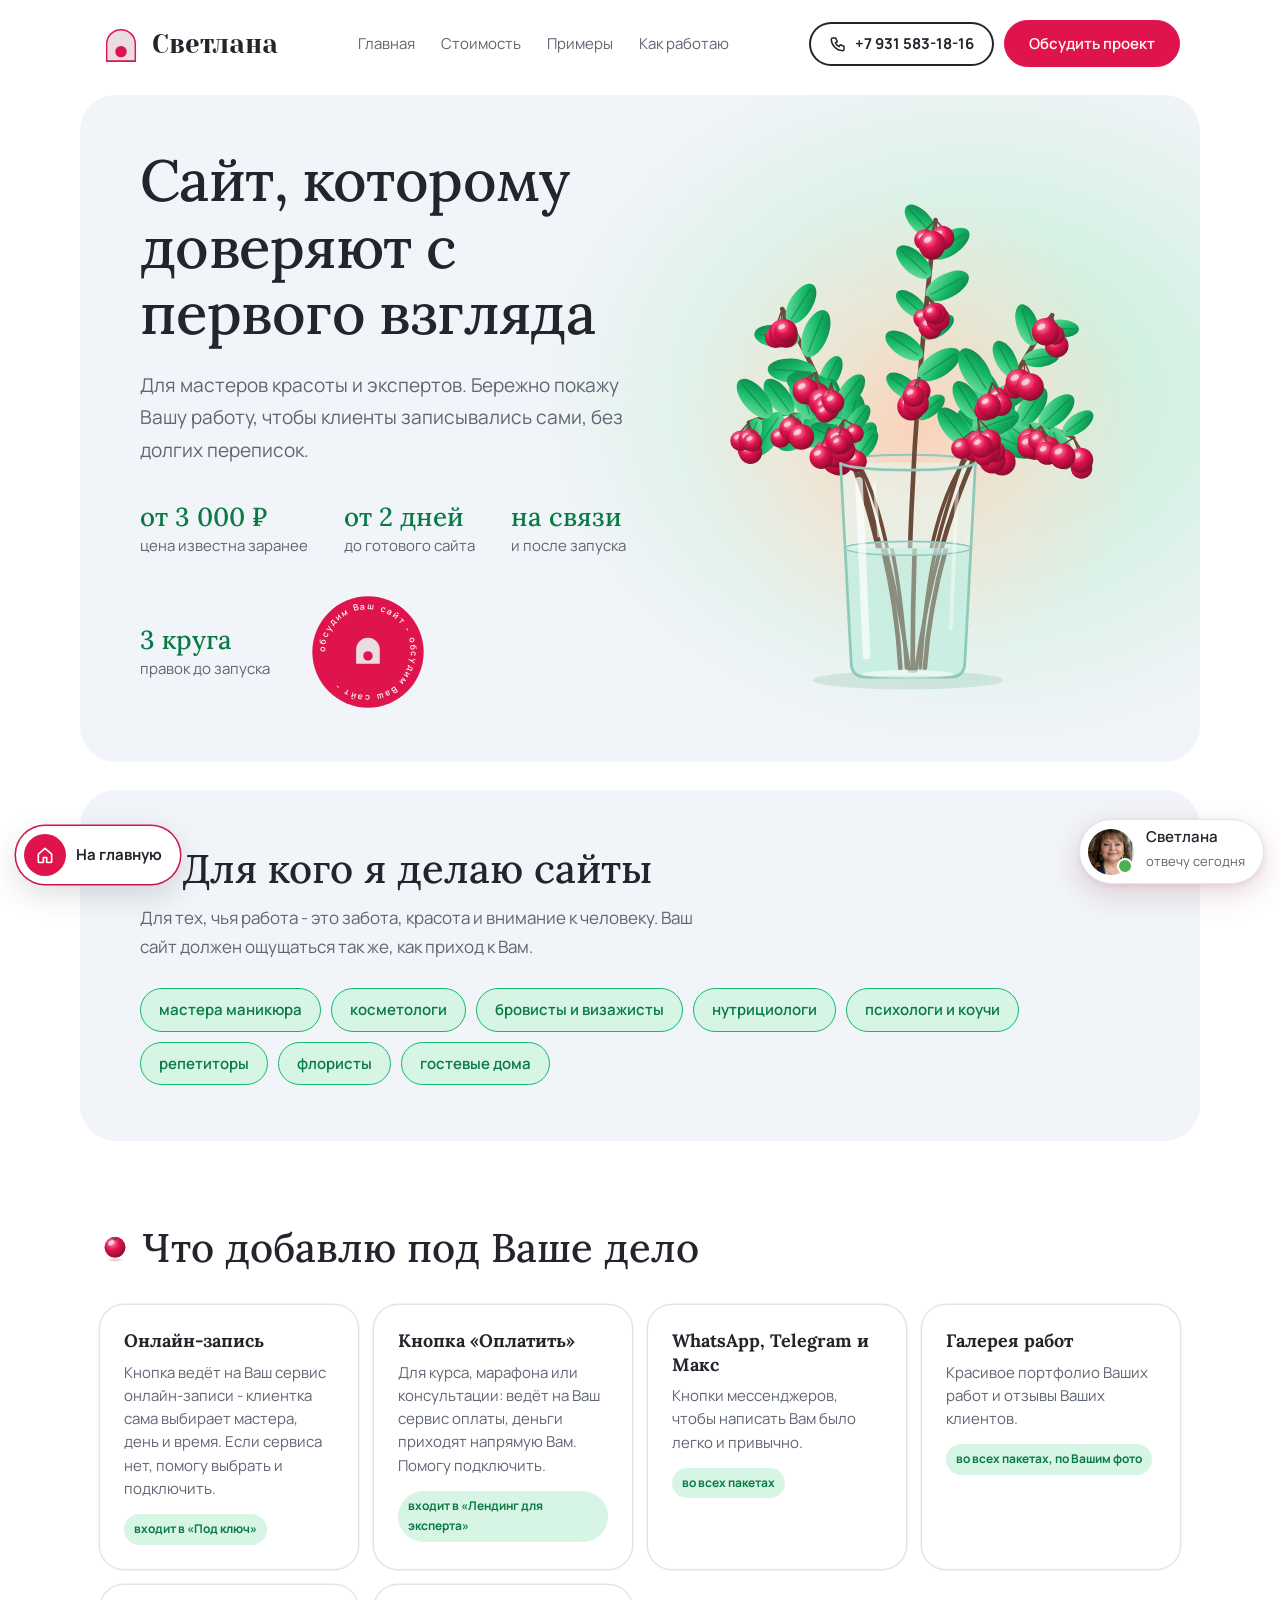
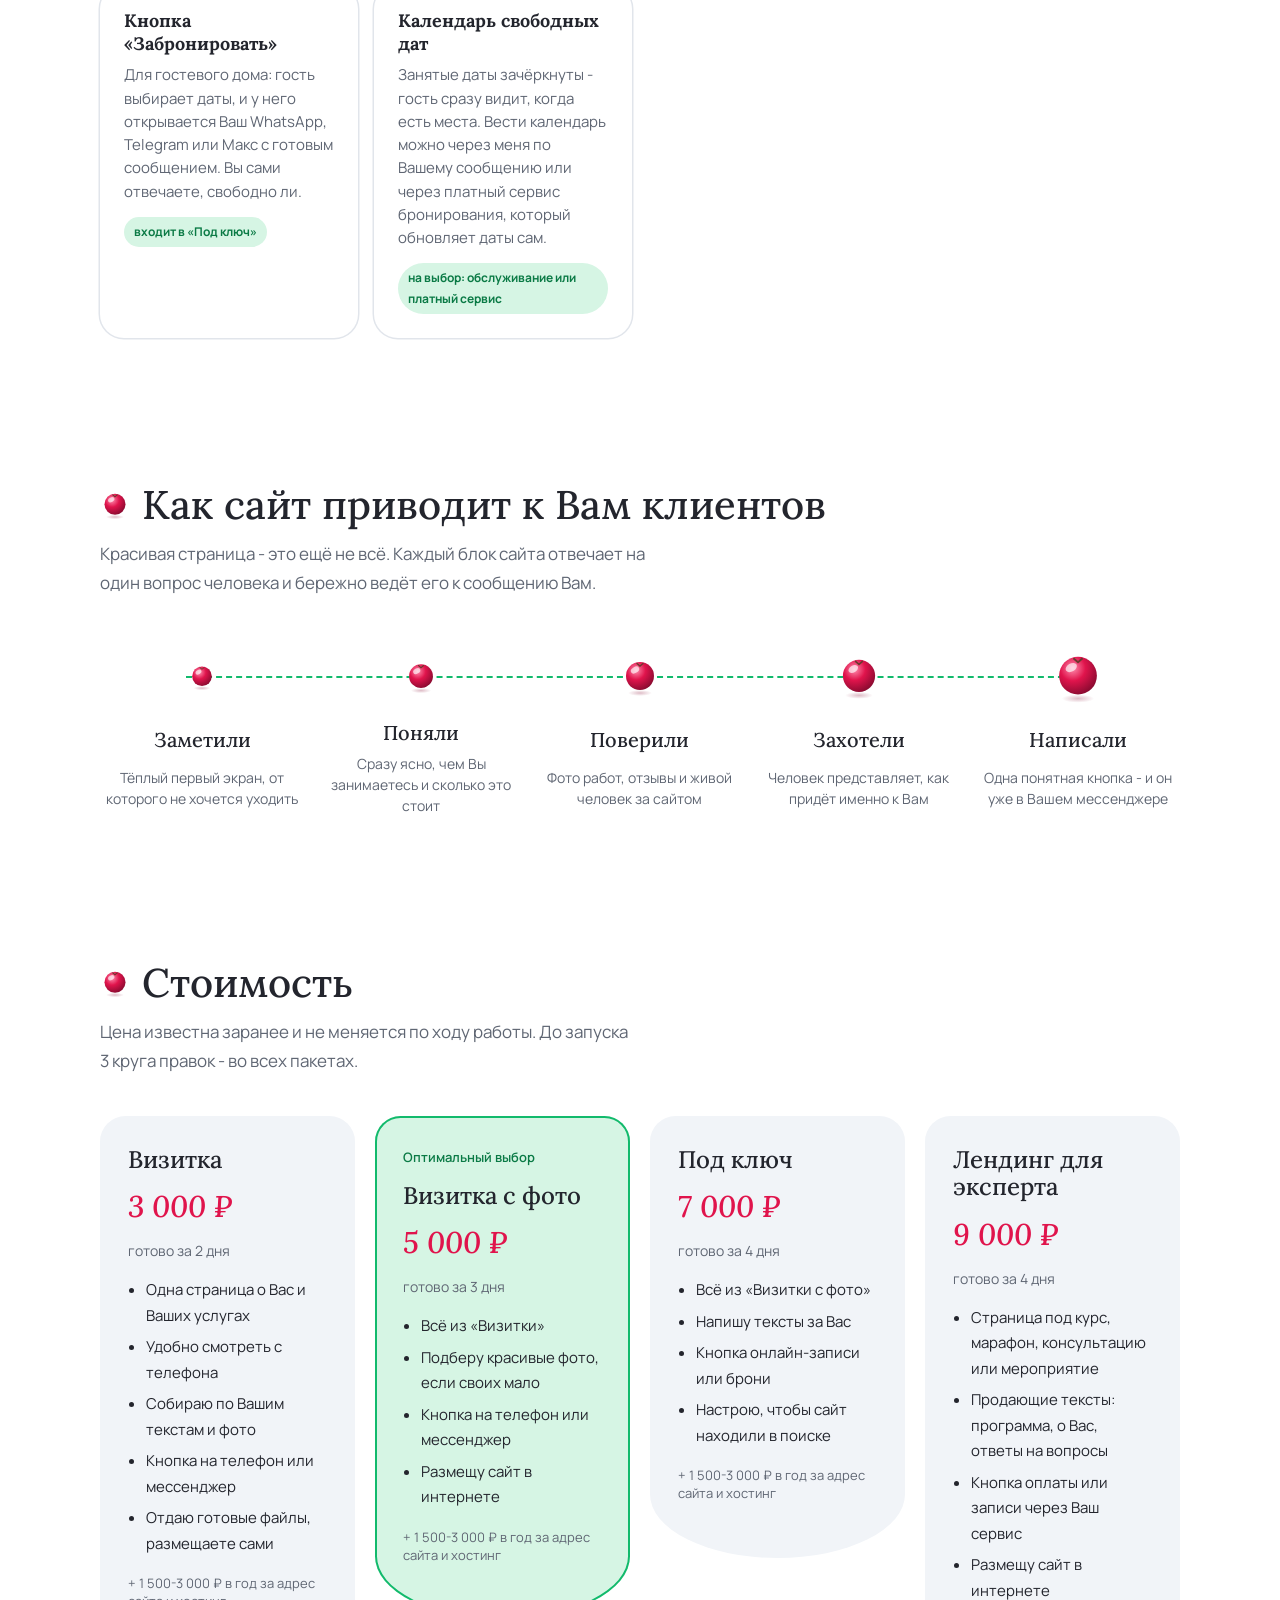
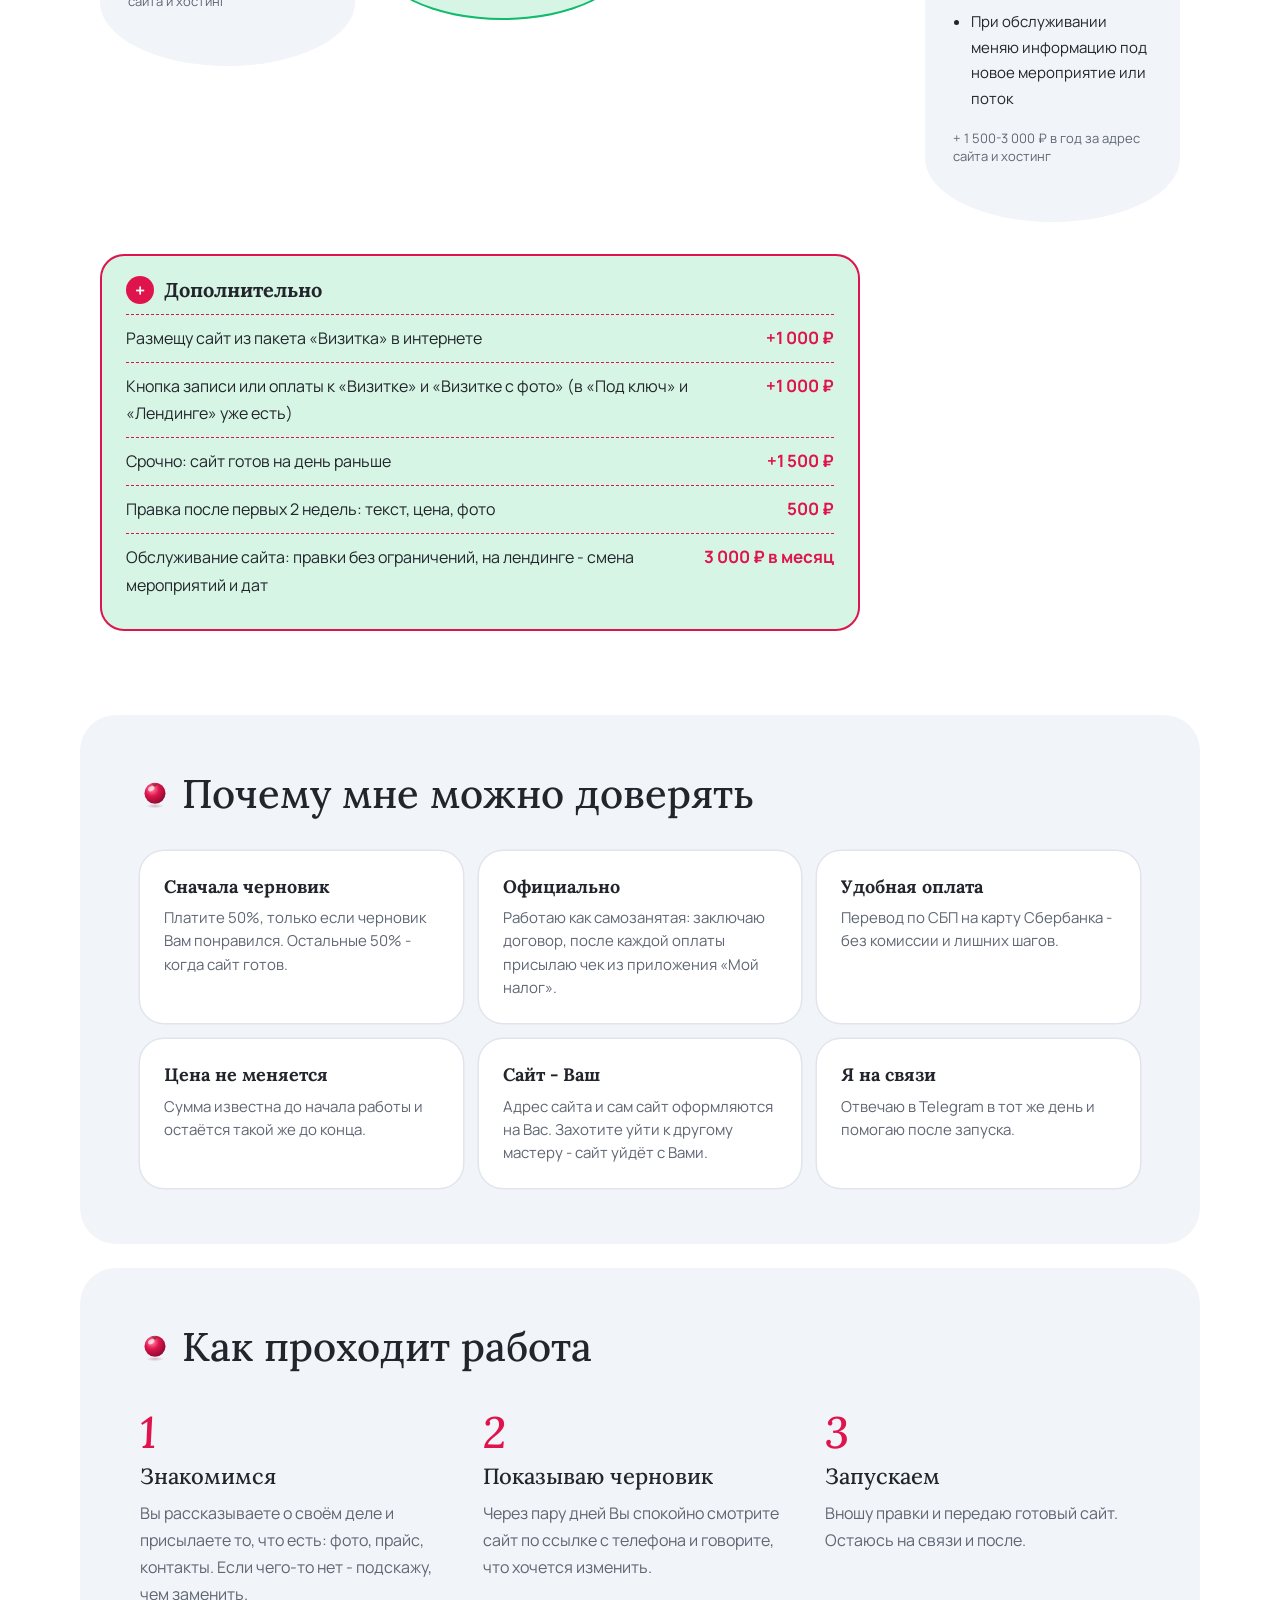
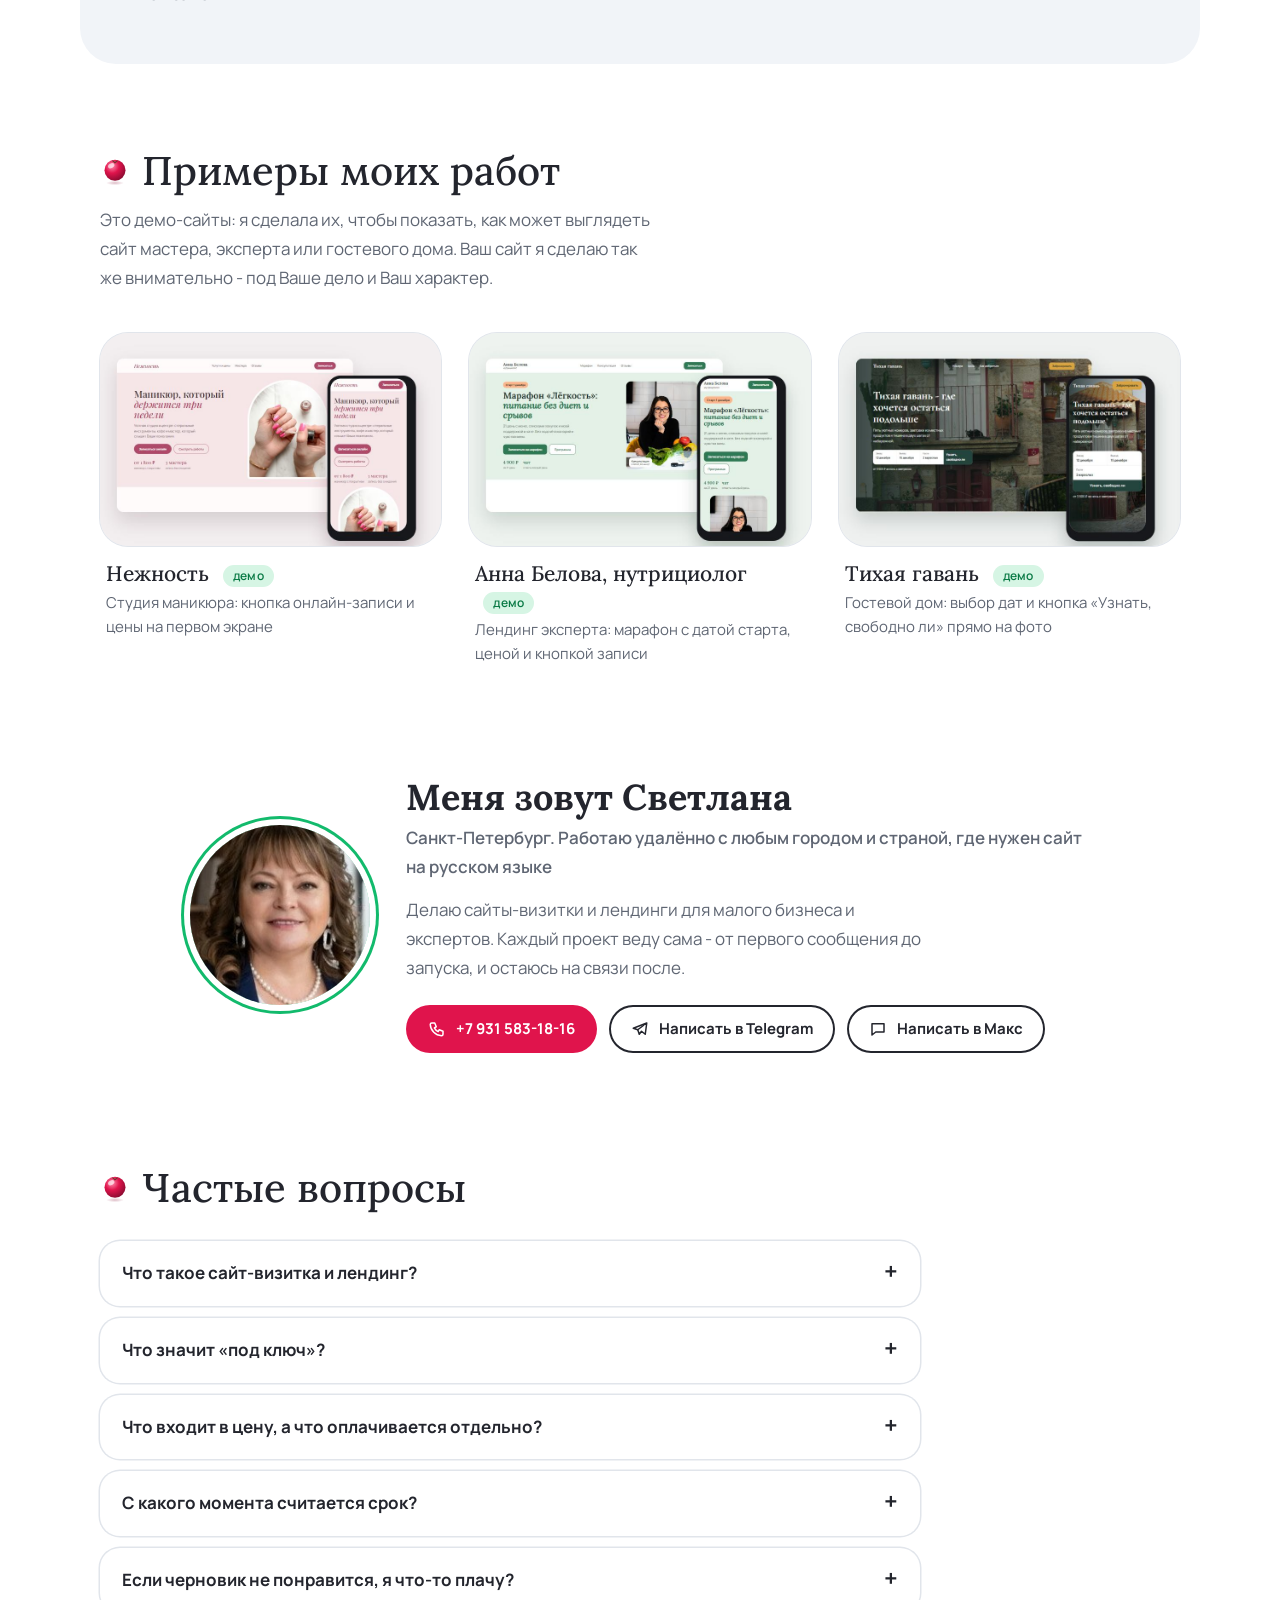
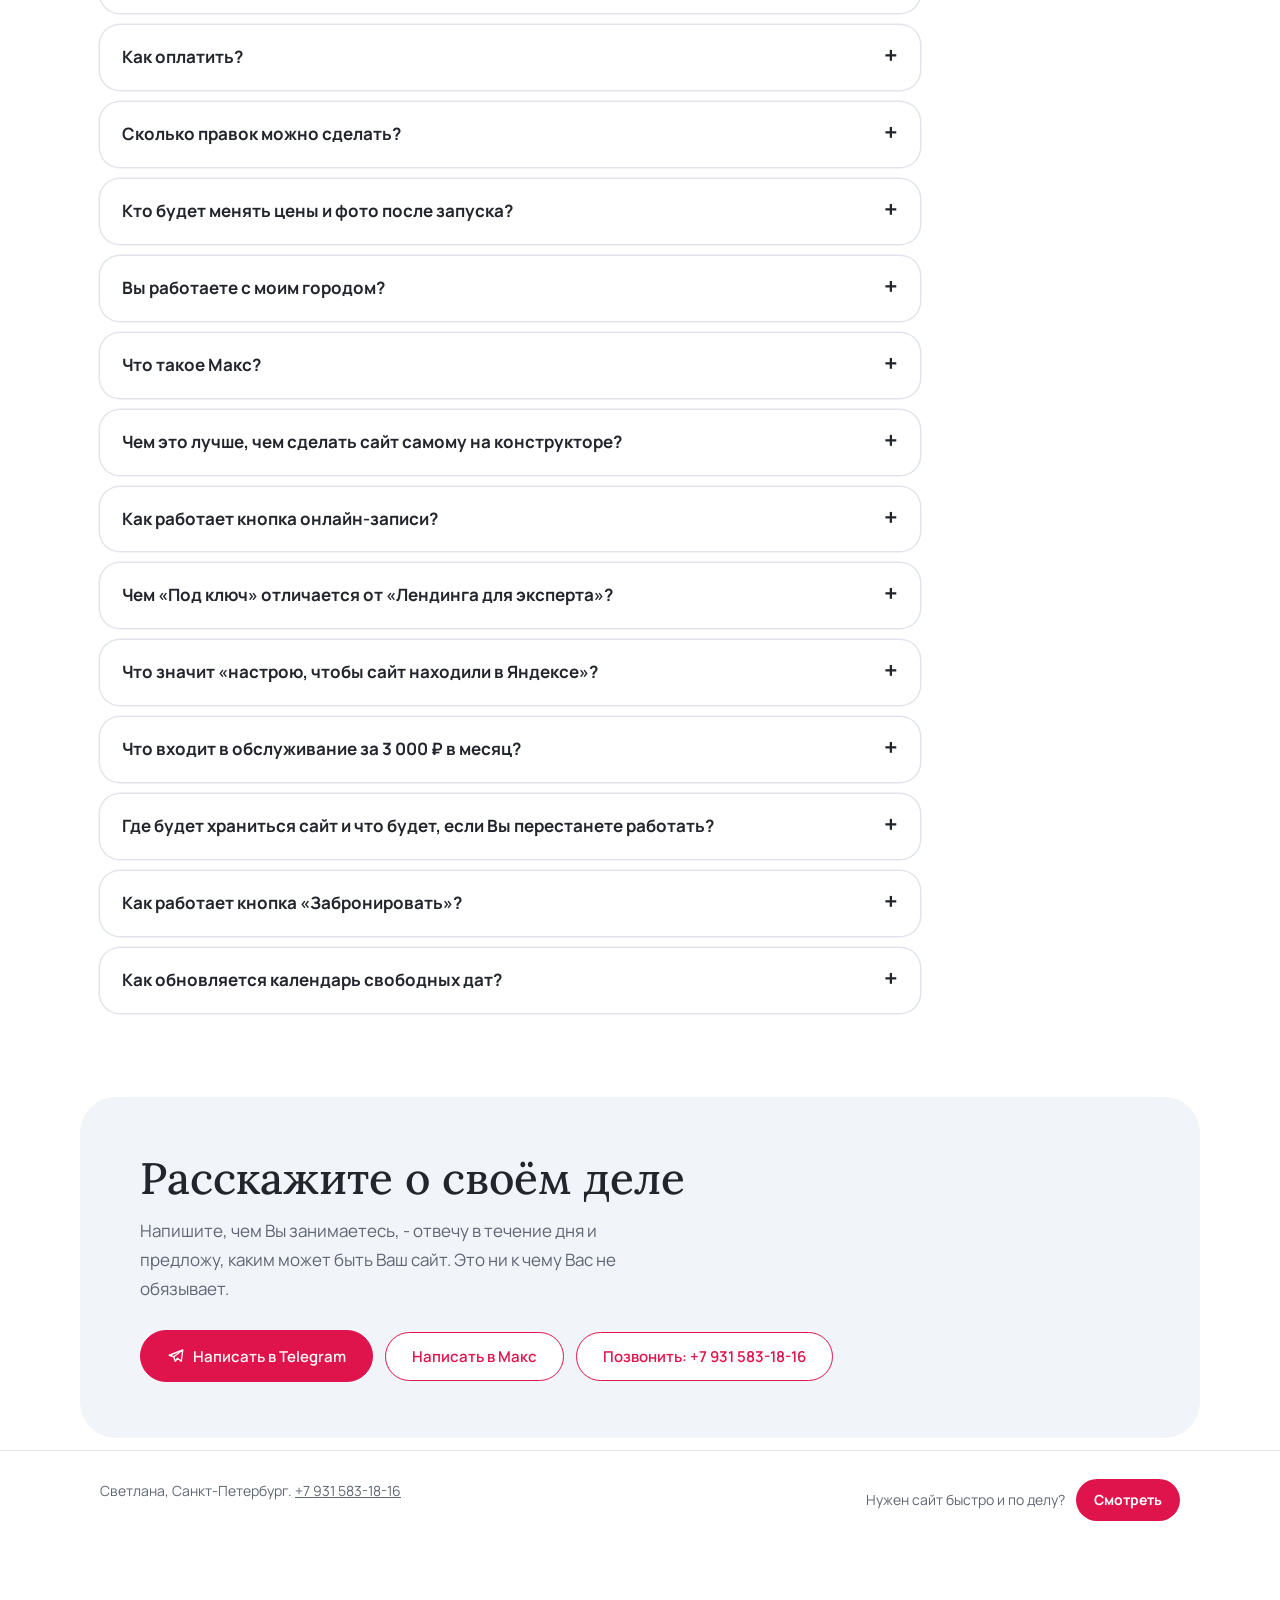
==== brusnika.html @ 9ddebfd7 "Заменить безлимитные правки на 3 круга Co-Authored-By: Claude Opus 5.5 <noreply@anthropic.com>" ====
<!doctype html>
<html lang="ru">
<meta charset="utf-8">
<meta name="viewport" content="width=device-width, initial-scale=1, viewport-fit=cover">
<title>Светлана - сайты для малого бизнеса и экспертов</title>
<meta name="claude:viewport-fit-sides" content="cover">
<link rel="preconnect" href="https://fonts.googleapis.com">
<link rel="preconnect" href="https://fonts.gstatic.com" crossorigin>
<link rel="stylesheet" href="https://fonts.googleapis.com/css2?family=Lora:ital,wght@0,400;0,500;1,400;1,500&family=Manrope:wght@400;500;600;700&family=Yeseva+One&display=swap">
<style>
/* Макет: страница для мастеров и экспертов - светлые панели, брусника с мятой, букет брусники в стакане на первом экране */
:root{
  --accent:#E0144C; --accent-dark:#B80E3D; --soft:#EBDCE2; --rose:#EBDCE2; --panel:#F1F4F8; --ink:#23252D; --muted:#5F6673; --bg:#FFFFFF; --line:#E1E5EB; --flower:#FF8FA3; --leaf:#6FAE5A; --lav:#B48CE8;
  --third:#12BA6C; --third-deep:#0A7A45; --tint:#D6F5E4; --glow:#BDEFD3;
  --f-head:"Lora", Georgia, serif; --f-text:"Manrope", "Segoe UI", system-ui, sans-serif; --f-name:"Yeseva One", Georgia, serif;
}

*{box-sizing:border-box}
body{margin:0;background:#E9E6E7;font:400 17px/1.7 var(--f-text);color:#2E2A2F}
h1,h2,h3{text-wrap:balance;margin:0;font-family:var(--f-head);font-weight:500;line-height:1.15}
p{margin:0}
a{color:inherit}
:focus-visible{outline:2px solid var(--accent);outline-offset:3px}


/* страница */
.site{background:var(--bg);color:var(--ink);transition:background .35s,color .35s}
.in{max-width:1120px;margin:0 auto;padding-left:max(20px, env(safe-area-inset-left, 0px));padding-right:max(20px, env(safe-area-inset-right, 0px))}
section{padding-block:72px}
.sec-title{font-size:clamp(28px,3.6vw,40px);margin-bottom:12px}
.sec-lead{color:var(--muted);max-width:56ch}
.soft{background:var(--soft)}

header.top{padding-block:20px}
.top .in{display:flex;align-items:center;justify-content:space-between;gap:16px;flex-wrap:wrap}
.logo{display:flex;align-items:center;gap:10px;text-decoration:none}
.logo span{font:400 26px var(--f-name);color:var(--ink)}
nav.menu{display:flex;gap:26px;font-size:15px;color:var(--muted);flex-wrap:wrap}
nav.menu a{text-decoration:none}
nav.menu a:hover{color:var(--accent)}

.btn{display:inline-flex;align-items:center;justify-content:center;gap:8px;font:600 15px/1 var(--f-text);padding:16px 26px;border-radius:999px;text-decoration:none;border:1px solid var(--accent);transition:background .2s,color .2s}
.btn.main{background:var(--accent);color:#FFF9F7}
.btn.main:hover{background:var(--accent-dark)}
.btn.ghost{background:transparent;color:var(--accent)}
.btn.ghost:hover{background:var(--soft)}
.btn svg{width:18px;height:18px}
.row{display:flex;gap:12px;flex-wrap:wrap;align-items:center}

/* первый экран */
.hero{padding-block:32px 80px;background:radial-gradient(ellipse 70% 80% at 85% 30%, var(--glow), transparent 70%)}
.soft{background:linear-gradient(180deg, var(--soft), color-mix(in srgb, var(--soft) 70%, var(--bg)))}
.hero .in{display:grid;grid-template-columns:1.05fr 1fr;gap:48px;align-items:center}
.hero h1{font-size:clamp(36px,5vw,58px);letter-spacing:-.01em}
.hero .lead{font-size:19px;color:var(--muted);max-width:44ch;margin:22px 0 30px}
.hero .facts{display:flex;gap:28px;margin-top:34px;flex-wrap:wrap;font-size:15px;color:var(--muted)}
.hero .facts b{display:block;font:500 26px var(--f-head);color:var(--ink)}

.arches{display:flex;gap:14px;align-items:flex-end;justify-content:center}
.arch{flex:1;max-width:170px;aspect-ratio:3/5;border-radius:999px 999px 14px 14px;background:var(--soft);padding:16px 12px 12px;display:flex;flex-direction:column;gap:7px;border:1px solid var(--line);overflow:hidden}
.arch:nth-child(2){aspect-ratio:3/5.8;background:var(--third)}
.arch .ph{background:var(--bg);border-radius:8px;flex:1;display:flex;flex-direction:column;gap:6px;padding:10px 8px;margin-top:24px}
.ph .img{height:38%;border-radius:6px;background:var(--flower);opacity:.75;position:relative}
.ph .img::after{content:"";position:absolute;width:30%;aspect-ratio:1;border-radius:50%;background:var(--leaf);right:12%;bottom:-12%}
.ph i{display:block;height:6px;border-radius:3px;background:var(--line)}
.ph i.s{width:60%}
.ph .b{margin-top:auto;height:16px;border-radius:999px;background:var(--accent)}
.arch-cap{font-size:13px;color:var(--muted);text-align:center;margin-top:10px}

.window{width:100%;max-width:440px;justify-self:center;display:block}

/* для кого */
.chips{display:flex;flex-wrap:wrap;gap:10px;margin-top:26px}
.chips span{border:1px solid var(--accent);color:var(--accent);border-radius:999px;padding:8px 18px;font-size:15px;background:var(--bg)}

/* пакеты */
.plans{display:grid;grid-template-columns:repeat(auto-fit,minmax(min(100%,280px),1fr));gap:20px;margin-top:40px;align-items:start}
.plan{background:var(--bg);border:1px solid var(--line);border-radius:6px 6px 140px 140px / 6px 6px 70px 70px;padding:30px 28px 56px;display:grid;gap:14px}
.plan.pick{border-color:var(--accent);box-shadow:0 0 0 1px var(--accent)}
.plan h3{font-size:24px}
.plan .price{font:italic 500 30px var(--f-head);color:var(--accent)}
.plan .when{font-size:14px;color:var(--muted)}
.plan ul{margin:0;padding-left:18px;display:grid;gap:6px;font-size:15px}
.plan .note{font-size:13px;color:var(--accent);font-weight:600}
.plans-foot{margin-top:24px;color:var(--muted);font-size:15px}

/* шаги */
.steps{display:grid;grid-template-columns:repeat(auto-fit,minmax(min(100%,250px),1fr));gap:28px;margin-top:40px;counter-reset:s}
.step{display:grid;gap:10px;align-content:start}
.step::before{counter-increment:s;content:counter(s);font:italic 500 44px/1 var(--f-head);color:var(--accent)}
.step h3{font-size:22px}
.step p{color:var(--muted);font-size:16px}

/* портфолио */
.works{display:grid;grid-template-columns:repeat(auto-fit,minmax(min(100%,220px),1fr));gap:24px;margin-top:40px}
.work{display:grid;gap:12px}
.frame{aspect-ratio:4/5;border-radius:999px 999px 10px 10px;background:var(--soft);border:1px solid var(--line);display:grid;place-items:center;text-align:center;padding:24px;color:var(--muted);font-size:14px;position:relative}
.frame::after{content:"";position:absolute;inset:10px;border-radius:999px 999px 6px 6px;border:1px solid var(--line)}
.work b{font:500 19px var(--f-head)}
.work span{color:var(--muted);font-size:14px}

/* отзыв */
.review{max-width:760px;margin:40px auto 0;text-align:center;display:grid;gap:16px;justify-items:center}
.review blockquote{margin:0;font:italic 400 clamp(22px,2.6vw,28px)/1.45 var(--f-head)}
.review span{color:var(--muted);font-size:15px}

/* финал */
.final .in{display:grid;grid-template-columns:auto 1fr;gap:48px;align-items:center}
.seal{width:200px;height:200px;display:block}
.seal .ring{transform-origin:100px 100px;animation:spin 22s linear infinite}
@keyframes spin{to{transform:rotate(360deg)}}
.final h2{font-size:clamp(30px,4vw,44px);margin-bottom:14px}
.final p{color:var(--muted);max-width:48ch;margin-bottom:26px}

footer{border-top:1px solid var(--line);padding-block:28px;font-size:14px;color:var(--muted)}
footer .in{display:flex;justify-content:space-between;gap:12px;flex-wrap:wrap}
footer .in a[href^="tel:"]{white-space:nowrap}
@media (max-width:600px){footer .in a[href^="tel:"]{display:block}}

/* изюминка: объёмная брусника */
.sprig{width:100%;max-width:460px;justify-self:center;display:block;overflow:visible}
.sprig .float{animation:float 6s ease-in-out infinite alternate;transform-origin:150px 200px}
@keyframes float{from{transform:translateY(0) rotate(0)}to{transform:translateY(-10px) rotate(-2deg)}}
.sec-title{display:flex;align-items:center;gap:12px}
.sec-title .bd{width:30px;height:30px;flex:none}

/* как сайт приводит клиента */
.path{display:grid;grid-template-columns:repeat(5,minmax(0,1fr));gap:14px;margin-top:44px;position:relative}
.path::before{content:"";position:absolute;left:8%;right:8%;top:34px;border-top:2px dashed var(--line)}
.path div{display:grid;justify-items:center;text-align:center;gap:8px;position:relative}
.path svg{display:block}
.path b{font:500 20px var(--f-head)}
.path span{color:var(--muted);font-size:14px;line-height:1.5;max-width:22ch}

/* живая плашка */
.chat{position:fixed;z-index:15;right:max(16px, calc(env(safe-area-inset-right, 0px) + 16px));bottom:max(16px, calc(env(safe-area-inset-bottom, 0px) + 16px));
  display:flex;align-items:center;gap:12px;background:#FFFFFF;color:var(--ink);text-decoration:none;border-radius:999px;padding:8px 18px 8px 8px;
  box-shadow:0 10px 30px rgba(140,40,60,.18),0 2px 6px rgba(140,40,60,.10);border:1px solid var(--line)}
.chat .av{width:46px;height:46px;border-radius:50%;background:var(--soft);display:grid;place-items:center;position:relative}
.chat .av::after{content:"";position:absolute;right:1px;bottom:1px;width:12px;height:12px;border-radius:50%;background:#4CAF50;border:2px solid #fff}
.chat b{display:block;font:600 15px/1.2 var(--f-text)}
.chat small{color:var(--muted);font-size:13px}
.chat:hover{border-color:var(--accent)}

.mark{background:#FFF3C4;color:#5A4500;font-size:12px;padding:2px 8px;border-radius:6px;font-weight:600}

/* простое оформление в духе Альтеры: белый фон, холодно-серые панели с большими скруглениями, один сочный цвет */
.site{background:var(--bg)}
.hero{padding:8px max(16px, env(safe-area-inset-right, 0px)) 16px max(16px, env(safe-area-inset-left, 0px));background:none}
.hero .in{background:radial-gradient(ellipse 55% 75% at 80% 45%, var(--glow), transparent 70%), var(--panel);border-radius:36px;padding:52px clamp(20px,5vw,60px)}
.soft{background:none;padding:12px max(16px, env(safe-area-inset-right, 0px)) 12px max(16px, env(safe-area-inset-left, 0px))}
.soft > .in{background:var(--panel);border-radius:36px;padding:56px clamp(20px,5vw,60px)}
.soft.rose > .in{background:var(--rose)}
.chips span{border-color:var(--third);color:var(--third-deep);background:var(--tint);font-weight:600}
.plan{background:var(--panel);border:0;border-radius:28px 28px 140px 140px / 28px 28px 70px 70px}
.plan.pick{background:var(--tint);box-shadow:inset 0 0 0 2px var(--third)}
.plan .note{color:var(--third-deep)}
.path::before{border-color:var(--third)}
.frame{background:var(--tint);border-color:var(--third)}
.frame::after{border-color:var(--third)}
.chat .av{background:var(--tint)}
.btn.ghost{background:#FFFFFF}
.btn.ghost:hover{background:var(--tint)}
.hero .facts b{color:var(--third-deep)}
.hero .facts{gap:36px}
.hero .lead{margin-bottom:8px}
.works-link{display:inline-block;margin-top:26px;font-size:15px;font-weight:600;color:var(--muted);text-underline-offset:5px;text-decoration-color:var(--third)}
.works-link:hover{color:var(--accent)}

/* шапка как у Альтеры: имя слева, кнопка справа */
.top-actions{display:flex;align-items:center;gap:10px}
.icon-btn{width:50px;height:50px;border-radius:50%;background:var(--panel);display:grid;place-items:center;color:var(--ink)}
.icon-btn:hover{background:var(--tint)}
.icon-btn svg{width:22px;height:22px}
.top-btn{padding:15px 24px}

/* букет и печать на первом экране */
.visual{position:relative;justify-self:center;width:100%;max-width:460px}
.sprig .sway{transform-box:view-box;animation:sway 2.8s ease-in-out infinite alternate;cursor:pointer}
@keyframes sway{from{transform:rotate(-16deg)}to{transform:rotate(16deg)}}
.visual:hover .sway,.visual:active .sway{animation:shake .7s ease-in-out infinite alternate}
@keyframes shake{from{transform:rotate(-26deg)}to{transform:rotate(26deg)}}
@media (prefers-reduced-motion:reduce){.sprig .sway{animation:none}}
.hero .facts{align-items:center}
.seal-link{border-radius:50%;display:block;flex:none;margin-left:4px;transition:transform .2s}
.seal-link:hover{transform:scale(1.05)}
.seal-link .seal{width:116px;height:116px}
.final .in{grid-template-columns:1fr}
/* мои работы: настоящие скриншоты */
.works{grid-template-columns:repeat(auto-fit,minmax(min(100%,300px),1fr));gap:28px}
.work{margin:0;display:grid;gap:14px;align-content:start}
.shot{border-radius:28px;overflow:hidden;background:var(--panel);box-shadow:0 0 0 1px var(--line)}
.shot img{display:block;width:100%;height:auto;aspect-ratio:16/10;object-fit:cover;transition:transform .5s ease}
.work:hover .shot img{transform:scale(1.04)}
.work figcaption{display:grid;gap:4px;padding-inline:6px}
.work figcaption b{font:500 21px var(--f-head)}
.work figcaption span{color:var(--muted);font-size:15px;line-height:1.55}
.work figcaption b .demo{display:inline-block;vertical-align:middle;margin-left:8px;font:600 12px/1 var(--f-text);color:var(--third-deep);background:var(--tint);padding:5px 10px;border-radius:999px;letter-spacing:.02em}
@media (prefers-reduced-motion:reduce){.shot img{transition:none}}
@media (max-width:480px){.top-btn{padding:12px 16px;font-size:14px}.icon-btn{width:44px;height:44px}.seal-link .seal{width:104px;height:104px}}
@media (max-width:820px){
  .hero .in,.final .in{grid-template-columns:1fr}
  .seal{width:160px;height:160px}
  nav.menu{display:none}
  section{padding-block:56px}
  .path{grid-template-columns:1fr;gap:22px}
  .path::before{left:34px;right:auto;top:20px;bottom:20px;border-top:0;border-left:2px dashed var(--line)}
  .path div{grid-template-columns:70px 1fr;justify-items:start;text-align:left;column-gap:14px}
  .path div svg{grid-row:span 2}
  .chat{padding-right:8px}
  .chat .txt{display:none}
}
@media (prefers-reduced-motion:reduce){.seal .ring,.sprig .float{animation:none}.site,.btn{transition:none}}
.cross{font-weight:700;color:inherit;text-decoration-thickness:2px;text-underline-offset:4px}
footer{padding-bottom:96px}
/* блоки после прожарки: что умею, доверие, частые вопросы */
.cards4{display:grid;grid-template-columns:repeat(auto-fit,minmax(min(100%,240px),1fr));gap:16px;margin-top:34px}
.card4{background:#FFFFFF;border-radius:24px;padding:24px;display:grid;gap:8px;align-content:start;box-shadow:0 0 0 1.5px var(--line, #E1E5EB)}
.card4 b{font:700 18px/1.3 var(--f-head)}
.card4 span{color:var(--muted);font-size:15px;line-height:1.55}
.faq{margin-top:30px;display:grid;gap:12px;max-width:820px}
.faq details{background:#FFFFFF;border-radius:20px;padding:18px 22px;box-shadow:0 0 0 1.5px var(--line, #E1E5EB)}
.faq summary{cursor:pointer;font-weight:700;font-size:17px;list-style:none;display:flex;justify-content:space-between;gap:16px}
.faq summary::-webkit-details-marker{display:none}
.faq summary::after{content:"+";font-size:24px;line-height:1;transition:transform .2s}
.faq details[open] summary::after{transform:rotate(45deg)}
.faq p{margin-top:10px;color:var(--muted);font-size:16px;line-height:1.6}
/* обо мне и телефон */
.me-sec{padding-block:40px}
.me{display:grid;grid-template-columns:auto 1fr;gap:36px;align-items:center;max-width:900px;margin:0 auto}
.me img{width:180px;height:180px;border-radius:50%;object-fit:cover;display:block;box-shadow:0 0 0 6px #FFFFFF,0 0 0 9px var(--me-ring, #12BA6C)}
.me h2{font:700 clamp(26px,3vw,36px)/1.15 var(--f-head);margin:0}
.me .city{margin-top:6px;font-weight:600;color:var(--muted)}
.me .txt{margin-top:14px;max-width:52ch;color:var(--muted)}
.me-actions{display:flex;flex-wrap:wrap;gap:12px;margin-top:22px}
.call-btn,.tg-btn{display:inline-flex;align-items:center;gap:10px;font:700 15px/1 var(--f-text);padding:15px 22px;border-radius:999px;text-decoration:none}
.call-btn{background:var(--me-call, var(--accent));color:#FFFFFF}
.tg-btn{background:#FFFFFF;color:inherit;box-shadow:inset 0 0 0 2px currentColor}
.call-btn svg,.tg-btn svg{width:18px;height:18px}
.chat .av img{width:100%;height:100%;border-radius:50%;object-fit:cover}
@media (max-width:640px){.me{grid-template-columns:1fr;justify-items:center;text-align:center}.me-actions{justify-content:center}.me img{width:150px;height:150px}}
.plans{grid-template-columns:repeat(auto-fit,minmax(min(100%,235px),1fr))}
.nw{white-space:nowrap}
.plans-foot + .plans-foot{margin-top:6px}
.extras{--ex-bg:var(--tint);--ex-line:var(--accent);--ex-price:var(--accent);margin-top:32px;max-width:760px;border-radius:24px;padding:22px 26px;background:var(--ex-bg);box-shadow:inset 0 0 0 2px var(--ex-line)}
.extras-t{font:700 20px/1.2 var(--f-head);margin:0 0 10px;display:flex;align-items:center;gap:10px}
.extras-t::before{content:"+";display:grid;place-items:center;width:28px;height:28px;border-radius:50%;background:var(--ex-line);color:#FFFFFF;font:700 18px/1 var(--f-text)}
.ex{display:flex;justify-content:space-between;align-items:baseline;gap:18px;padding:10px 0;border-top:1px dashed var(--ex-line)}
.ex span{color:var(--ink);font-size:16px}
.ex b{font:700 17px var(--f-text);color:var(--ex-price);text-align:right}
@media (max-width:560px){.ex{flex-direction:column;gap:2px}.ex b{text-align:left}}
/* переход на соседнюю страницу и кнопка «На главную» */
.cross-btn,.home-btn{--home-bg:var(--accent);--home-fg:#FFFFFF}
.cross-btn{display:inline-flex;align-items:center;margin-left:8px;padding:9px 18px;border-radius:999px;background:var(--home-bg);color:var(--home-fg);font-weight:700;text-decoration:none}
.cross-btn:hover{filter:brightness(1.08)}
.home-btn{position:fixed;z-index:15;left:max(16px, calc(env(safe-area-inset-left, 0px) + 16px));bottom:max(16px, calc(env(safe-area-inset-bottom, 0px) + 16px));
  display:flex;align-items:center;gap:10px;background:#FFFFFF;color:var(--ink);text-decoration:none;border-radius:999px;padding:8px 18px 8px 8px;font-weight:700;font-size:15px;
  box-shadow:0 10px 30px rgba(27,42,65,.16),0 0 0 1.5px var(--home-bg)}
.home-btn i{width:42px;height:42px;border-radius:50%;background:var(--home-bg);display:grid;place-items:center}
.home-btn svg{width:20px;height:20px;color:var(--home-fg)}
@media (max-width:820px){.home-btn{padding-right:8px}.home-btn span{display:none}}
.phone-top{display:inline-flex;align-items:center;gap:8px;font-weight:700;font-size:15px;line-height:1;text-decoration:none;white-space:nowrap;color:inherit;padding:13px 20px;border-radius:999px;box-shadow:inset 0 0 0 2px currentColor;background:#FFFFFF}
.phone-top svg{width:18px;height:18px;flex:none}
.phone-top:hover{background:#F1F4F8}
@media (max-width:700px){.phone-top span{display:none}.phone-top{padding:12px}}
@media (max-width:480px){header .in{flex-wrap:nowrap;gap:10px}.logo span{font-size:21px}.logo svg{width:34px;height:34px}.top-actions{gap:8px}.top-actions .top-btn{padding:11px 13px;font-size:13px}.phone-top{padding:11px}}
.card4 .inc{--inc-bg:var(--tint);--inc-fg:var(--third-deep);justify-self:start;margin-top:6px;font-style:normal;font-size:12px;font-weight:700;padding:5px 10px;border-radius:999px;background:var(--inc-bg);color:var(--inc-fg)}
.plan .host{margin:4px 0 0;font-size:13px;line-height:1.4;color:var(--muted)}
</style>


<svg width="0" height="0" style="position:absolute" aria-hidden="true">
  <defs>
    <radialGradient id="gBerry" cx="36%" cy="30%" r="75%"><stop offset="0" stop-color="#FF8DAE"/><stop offset=".45" stop-color="#E0144C"/><stop offset="1" stop-color="#860A2F"/></radialGradient>
    <radialGradient id="gBerryB" cx="36%" cy="30%" r="75%"><stop offset="0" stop-color="#FFB3C2"/><stop offset=".5" stop-color="#E8607F"/><stop offset="1" stop-color="#A3304F"/></radialGradient>
    <linearGradient id="gLeaf" x1="0" y1="0" x2="1" y2="1"><stop offset="0" stop-color="#7EE6AE"/><stop offset=".55" stop-color="#16B866"/><stop offset="1" stop-color="#0B7A45"/></linearGradient>
    <radialGradient id="gGlow" cx="50%" cy="50%" r="50%"><stop offset="0" stop-color="#FFD0B8" stop-opacity=".95"/><stop offset=".6" stop-color="#FFE1D2" stop-opacity=".5"/><stop offset="1" stop-color="#FFE1D2" stop-opacity="0"/></radialGradient>
    <radialGradient id="gShadow" cx="50%" cy="50%" r="50%"><stop offset="0" stop-color="#8A1236" stop-opacity=".28"/><stop offset="1" stop-color="#8A1236" stop-opacity="0"/></radialGradient>
  </defs>
  <symbol id="berry3d" viewBox="0 0 40 40"><ellipse cx="20" cy="36" rx="12" ry="3" fill="url(#gShadow)"/><circle cx="20" cy="19" r="14" fill="url(#gBerry)"/><ellipse cx="15" cy="13" rx="4.5" ry="3" fill="#FFFFFF" opacity=".65" transform="rotate(-30 15 13)"/><path d="M17 6.5l3 2.5 3-2.5" fill="none" stroke="#6B3A2E" stroke-width="1.4" stroke-linecap="round"/></symbol>
  <symbol id="arch" viewBox="0 0 44 44"><path d="M7 40V22a15 15 0 0 1 30 0v18z" fill="var(--soft)" stroke="var(--accent)" stroke-width="1.5"/><circle cx="22" cy="30" r="6" fill="var(--accent)"/><path d="M7 40h30" stroke="var(--accent)" stroke-width="1.5"/></symbol>
  <symbol id="tg" viewBox="0 0 24 24"><path d="M21 4 3 11l6 2 2 6 3-4 5 4z" fill="none" stroke="currentColor" stroke-width="1.8" stroke-linejoin="round"/><path d="m9 13 8-6" stroke="currentColor" stroke-width="1.8" stroke-linecap="round"/></symbol>
  <symbol id="chat" viewBox="0 0 24 24"><path d="M4 19l1.3-3.9A8 8 0 1 1 8.6 18z" fill="none" stroke="currentColor" stroke-width="1.8" stroke-linejoin="round"/></symbol>
</svg>

<main class="site" id="site" data-v="a">

  <header class="top">
    <div class="in">
      <a class="logo" href="index.html"><svg width="42" height="42" aria-hidden="true"><use href="#arch"/></svg><span>Светлана</span></a>
      <nav class="menu" aria-label="Разделы">
        <a href="index.html">Главная</a><a href="#plans">Стоимость</a><a href="#works">Примеры</a><a href="#steps">Как работаю</a>
      </nav>
      <div class="top-actions">
        <a class="phone-top" href="tel:+79315831816" aria-label="Позвонить: +7 931 583-18-16"><svg viewBox="0 0 24 24" aria-hidden="true"><path d="M5 4h4l2 5-2.5 1.5a11 11 0 0 0 5 5L15 13l5 2v4a2 2 0 0 1-2 2A16 16 0 0 1 3 6a2 2 0 0 1 2-2" fill="none" stroke="currentColor" stroke-width="2" stroke-linejoin="round"/></svg><span>+7 931 583-18-16</span></a>
        <a class="btn main top-btn" href="https://t.me/Website_bystro" target="_blank" rel="noopener">Обсудить проект</a>
      </div>
    </div>
  </header>

  <section class="hero">
    <div class="in">
      <div>
        <h1>Сайт, которому доверяют с первого взгляда</h1>
        <p class="lead">Для мастеров красоты и экспертов. Бережно покажу Вашу работу, чтобы клиенты записывались сами, без долгих переписок.</p>
        <div class="facts">
          <div><b>от 3&nbsp;000&nbsp;₽</b>цена известна заранее</div>
          <div><b>от 2 дней</b>до готового сайта</div>
          <div><b>на связи</b>и после запуска</div>
          <div><b>3&nbsp;круга</b>правок до запуска</div>
      <a class="seal-link" href="https://t.me/Website_bystro" target="_blank" rel="noopener" aria-label="Обсудить Ваш сайт в Telegram">
      <svg class="seal" viewBox="0 0 200 200" aria-hidden="true">
        <defs><path id="circ" d="M100 100m-74 0a74 74 0 1 1 148 0a74 74 0 1 1-148 0"/></defs>
        <circle cx="100" cy="100" r="96" fill="var(--accent)"/>
        <g class="ring"><text font-family="Manrope, sans-serif" font-size="15" font-weight="600" letter-spacing="3.2" fill="#FFF9F7"><textPath href="#circ">обсудим Ваш сайт - обсудим Ваш сайт -</textPath></text></g>
        <g transform="translate(70 66) scale(1.36)"><path d="M7 40V22a15 15 0 0 1 30 0v18z" fill="var(--soft)"/><circle cx="22" cy="30" r="6" fill="var(--accent)"/></g>
      </svg>
      </a>
        </div>
      </div>

      <div class="visual">
      <svg class="sprig" viewBox="0 0 300 340" role="img" aria-label="Пышный букетик брусники в стакане с водой">
        <defs><clipPath id="cAbove"><rect x="0" y="0" width="300" height="248"/></clipPath><clipPath id="cBelow"><path d="M109 248L113 324Q114 331 122 331H178Q186 331 187 324L191 248Z"/></clipPath></defs>
        <circle cx="155" cy="170" r="155" fill="url(#gGlow)"/>
        <ellipse cx="150" cy="334" rx="62" ry="6" fill="#0B7A45" opacity=".12"/>
        <path d="M106 192L113 324Q114 332 122 332H178Q186 332 187 324L194 192Z" fill="#EAF8F3" fill-opacity=".55"/>
        <path d="M106 192A44 5 0 0 1 194 192" fill="none" stroke="#8FC9BA" stroke-width="1.4"/>
        <path d="M109 248L113 324Q114 331 122 331H178Q186 331 187 324L191 248Z" fill="#BFEBDD" fill-opacity=".45"/>
        <g clip-path="url(#cAbove)"><path d="M142 326Q136 214 68 92" fill="none" stroke="#6B4A3A" stroke-width="3" stroke-linecap="round"/><path d="M150 328Q150 180 168 34" fill="none" stroke="#6B4A3A" stroke-width="3" stroke-linecap="round"/><path d="M158 326Q166 214 244 96" fill="none" stroke="#6B4A3A" stroke-width="3" stroke-linecap="round"/><path d="M146 326Q134 130 46 166" fill="none" stroke="#6B4A3A" stroke-width="2.4" stroke-linecap="round"/><path d="M155 326Q168 130 258 176" fill="none" stroke="#6B4A3A" stroke-width="2.4" stroke-linecap="round"/><path d="M152 328Q166 232 205 140" fill="none" stroke="#6B4A3A" stroke-width="2.4" stroke-linecap="round"/><path d="M148 328Q134 236 100 140" fill="none" stroke="#6B4A3A" stroke-width="2.4" stroke-linecap="round"/></g>
        <g clip-path="url(#cBelow)"><g transform="translate(3 0)" opacity=".75"><path d="M142 326Q136 214 68 92" fill="none" stroke="#6B4A3A" stroke-width="3" stroke-linecap="round"/><path d="M150 328Q150 180 168 34" fill="none" stroke="#6B4A3A" stroke-width="3" stroke-linecap="round"/><path d="M158 326Q166 214 244 96" fill="none" stroke="#6B4A3A" stroke-width="3" stroke-linecap="round"/><path d="M146 326Q134 130 46 166" fill="none" stroke="#6B4A3A" stroke-width="2.4" stroke-linecap="round"/><path d="M155 326Q168 130 258 176" fill="none" stroke="#6B4A3A" stroke-width="2.4" stroke-linecap="round"/><path d="M152 328Q166 232 205 140" fill="none" stroke="#6B4A3A" stroke-width="2.4" stroke-linecap="round"/><path d="M148 328Q134 236 100 140" fill="none" stroke="#6B4A3A" stroke-width="2.4" stroke-linecap="round"/></g></g>
        <g transform="translate(119.9 177.0) rotate(-51.2)"><ellipse rx="13.3" ry="6.6" fill="url(#gLeaf)"/><path d="M-10.6 0H10.6" stroke="#0B7A45" stroke-width=".9" opacity=".55"/></g><g transform="translate(97.8 172.7) rotate(-161.4)"><ellipse rx="11.3" ry="5.7" fill="url(#gLeaf)"/><path d="M-9.1 0H9.1" stroke="#0B7A45" stroke-width=".9" opacity=".55"/></g><g transform="translate(109.2 154.1) rotate(-64.3)"><ellipse rx="13.3" ry="6.7" fill="url(#gLeaf)"/><path d="M-10.7 0H10.7" stroke="#0B7A45" stroke-width=".9" opacity=".55"/></g><g transform="translate(88.4 151.5) rotate(-163.2)"><ellipse rx="11.8" ry="5.9" fill="url(#gLeaf)"/><path d="M-9.4 0H9.4" stroke="#0B7A45" stroke-width=".9" opacity=".55"/></g><g transform="translate(99.6 133.8) rotate(-62.8)"><ellipse rx="12.1" ry="6.1" fill="url(#gLeaf)"/><path d="M-9.7 0H9.7" stroke="#0B7A45" stroke-width=".9" opacity=".55"/></g><g transform="translate(74.3 132.2) rotate(-176.1)"><ellipse rx="15.8" ry="7.9" fill="url(#gLeaf)"/><path d="M-12.7 0H12.7" stroke="#0B7A45" stroke-width=".9" opacity=".55"/></g><g transform="translate(89.8 108.0) rotate(-68.0)"><ellipse rx="16.2" ry="8.1" fill="url(#gLeaf)"/><path d="M-13.0 0H13.0" stroke="#0B7A45" stroke-width=".9" opacity=".55"/></g><g transform="translate(64.5 109.8) rotate(-173.2)"><ellipse rx="14.8" ry="7.4" fill="url(#gLeaf)"/><path d="M-11.9 0H11.9" stroke="#0B7A45" stroke-width=".9" opacity=".55"/></g><g transform="translate(80.2 88.6) rotate(-57.9)"><ellipse rx="14.8" ry="7.4" fill="url(#gLeaf)"/><path d="M-11.9 0H11.9" stroke="#0B7A45" stroke-width=".9" opacity=".55"/></g><g transform="translate(164.3 156.1) rotate(-38.0)"><ellipse rx="11.5" ry="5.8" fill="url(#gLeaf)"/><path d="M-9.2 0H9.2" stroke="#0B7A45" stroke-width=".9" opacity=".55"/></g><g transform="translate(146.8 142.5) rotate(-143.9)"><ellipse rx="12.7" ry="6.4" fill="url(#gLeaf)"/><path d="M-10.2 0H10.2" stroke="#0B7A45" stroke-width=".9" opacity=".55"/></g><g transform="translate(170.2 128.2) rotate(-33.2)"><ellipse rx="15.9" ry="7.9" fill="url(#gLeaf)"/><path d="M-12.7 0H12.7" stroke="#0B7A45" stroke-width=".9" opacity=".55"/></g><g transform="translate(147.6 115.8) rotate(-146.1)"><ellipse rx="14.1" ry="7.1" fill="url(#gLeaf)"/><path d="M-11.3 0H11.3" stroke="#0B7A45" stroke-width=".9" opacity=".55"/></g><g transform="translate(169.4 103.7) rotate(-33.9)"><ellipse rx="12.1" ry="6.0" fill="url(#gLeaf)"/><path d="M-9.7 0H9.7" stroke="#0B7A45" stroke-width=".9" opacity=".55"/></g><g transform="translate(152.3 89.0) rotate(-138.3)"><ellipse rx="12.4" ry="6.2" fill="url(#gLeaf)"/><path d="M-9.9 0H9.9" stroke="#0B7A45" stroke-width=".9" opacity=".55"/></g><g transform="translate(175.5 76.9) rotate(-27.7)"><ellipse rx="15.5" ry="7.8" fill="url(#gLeaf)"/><path d="M-12.4 0H12.4" stroke="#0B7A45" stroke-width=".9" opacity=".55"/></g><g transform="translate(153.8 61.4) rotate(-137.3)"><ellipse rx="14.2" ry="7.1" fill="url(#gLeaf)"/><path d="M-11.4 0H11.4" stroke="#0B7A45" stroke-width=".9" opacity=".55"/></g><g transform="translate(177.0 49.4) rotate(-34.2)"><ellipse rx="15.0" ry="7.5" fill="url(#gLeaf)"/><path d="M-12.0 0H12.0" stroke="#0B7A45" stroke-width=".9" opacity=".55"/></g><g transform="translate(158.2 34.8) rotate(-132.3)"><ellipse rx="13.4" ry="6.7" fill="url(#gLeaf)"/><path d="M-10.7 0H10.7" stroke="#0B7A45" stroke-width=".9" opacity=".55"/></g><g transform="translate(206.3 184.3) rotate(-17.1)"><ellipse rx="14.4" ry="7.2" fill="url(#gLeaf)"/><path d="M-11.5 0H11.5" stroke="#0B7A45" stroke-width=".9" opacity=".55"/></g><g transform="translate(191.1 168.1) rotate(-125.2)"><ellipse rx="12.6" ry="6.3" fill="url(#gLeaf)"/><path d="M-10.0 0H10.0" stroke="#0B7A45" stroke-width=".9" opacity=".55"/></g><g transform="translate(216.4 166.3) rotate(-4.9)"><ellipse rx="14.2" ry="7.1" fill="url(#gLeaf)"/><path d="M-11.4 0H11.4" stroke="#0B7A45" stroke-width=".9" opacity=".55"/></g><g transform="translate(201.1 144.0) rotate(-118.7)"><ellipse rx="15.5" ry="7.8" fill="url(#gLeaf)"/><path d="M-12.4 0H12.4" stroke="#0B7A45" stroke-width=".9" opacity=".55"/></g><g transform="translate(225.4 144.4) rotate(-9.9)"><ellipse rx="12.5" ry="6.3" fill="url(#gLeaf)"/><path d="M-10.0 0H10.0" stroke="#0B7A45" stroke-width=".9" opacity=".55"/></g><g transform="translate(213.7 124.8) rotate(-117.7)"><ellipse rx="13.2" ry="6.6" fill="url(#gLeaf)"/><path d="M-10.6 0H10.6" stroke="#0B7A45" stroke-width=".9" opacity=".55"/></g><g transform="translate(236.8 123.7) rotate(-8.6)"><ellipse rx="11.9" ry="6.0" fill="url(#gLeaf)"/><path d="M-9.5 0H9.5" stroke="#0B7A45" stroke-width=".9" opacity=".55"/></g><g transform="translate(227.8 102.3) rotate(-108.3)"><ellipse rx="13.9" ry="6.9" fill="url(#gLeaf)"/><path d="M-11.1 0H11.1" stroke="#0B7A45" stroke-width=".9" opacity=".55"/></g><g transform="translate(249.8 104.7) rotate(2.4)"><ellipse rx="11.7" ry="5.9" fill="url(#gLeaf)"/><path d="M-9.4 0H9.4" stroke="#0B7A45" stroke-width=".9" opacity=".55"/></g><g transform="translate(112.8 163.7) rotate(-75.3)"><ellipse rx="16.9" ry="8.5" fill="url(#gLeaf)"/><path d="M-13.5 0H13.5" stroke="#0B7A45" stroke-width=".9" opacity=".55"/></g><g transform="translate(89.8 174.9) rotate(-184.7)"><ellipse rx="14.7" ry="7.3" fill="url(#gLeaf)"/><path d="M-11.8 0H11.8" stroke="#0B7A45" stroke-width=".9" opacity=".55"/></g><g transform="translate(98.7 153.6) rotate(-88.4)"><ellipse rx="16.5" ry="8.2" fill="url(#gLeaf)"/><path d="M-13.2 0H13.2" stroke="#0B7A45" stroke-width=".9" opacity=".55"/></g><g transform="translate(79.4 173.7) rotate(-211.6)"><ellipse rx="16.3" ry="8.1" fill="url(#gLeaf)"/><path d="M-13.0 0H13.0" stroke="#0B7A45" stroke-width=".9" opacity=".55"/></g><g transform="translate(81.8 148.0) rotate(-108.0)"><ellipse rx="16.6" ry="8.3" fill="url(#gLeaf)"/><path d="M-13.2 0H13.2" stroke="#0B7A45" stroke-width=".9" opacity=".55"/></g><g transform="translate(72.2 171.1) rotate(-230.3)"><ellipse rx="13.4" ry="6.7" fill="url(#gLeaf)"/><path d="M-10.8 0H10.8" stroke="#0B7A45" stroke-width=".9" opacity=".55"/></g><g transform="translate(65.9 149.6) rotate(-125.9)"><ellipse rx="14.1" ry="7.1" fill="url(#gLeaf)"/><path d="M-11.3 0H11.3" stroke="#0B7A45" stroke-width=".9" opacity=".55"/></g><g transform="translate(58.1 173.6) rotate(123.8)"><ellipse rx="16.5" ry="8.2" fill="url(#gLeaf)"/><path d="M-13.2 0H13.2" stroke="#0B7A45" stroke-width=".9" opacity=".55"/></g><g transform="translate(50.0 150.4) rotate(229.8)"><ellipse rx="15.6" ry="7.8" fill="url(#gLeaf)"/><path d="M-12.5 0H12.5" stroke="#0B7A45" stroke-width=".9" opacity=".55"/></g><g transform="translate(48.2 173.7) rotate(111.4)"><ellipse rx="11.3" ry="5.6" fill="url(#gLeaf)"/><path d="M-9.0 0H9.0" stroke="#0B7A45" stroke-width=".9" opacity=".55"/></g><g transform="translate(204.1 185.1) rotate(14.6)"><ellipse rx="11.3" ry="5.6" fill="url(#gLeaf)"/><path d="M-9.0 0H9.0" stroke="#0B7A45" stroke-width=".9" opacity=".55"/></g><g transform="translate(198.9 164.5) rotate(-90.0)"><ellipse rx="13.6" ry="6.8" fill="url(#gLeaf)"/><path d="M-10.9 0H10.9" stroke="#0B7A45" stroke-width=".9" opacity=".55"/></g><g transform="translate(218.9 179.6) rotate(23.0)"><ellipse rx="16.6" ry="8.3" fill="url(#gLeaf)"/><path d="M-13.3 0H13.3" stroke="#0B7A45" stroke-width=".9" opacity=".55"/></g><g transform="translate(212.8 158.3) rotate(-78.2)"><ellipse rx="13.1" ry="6.5" fill="url(#gLeaf)"/><path d="M-10.5 0H10.5" stroke="#0B7A45" stroke-width=".9" opacity=".55"/></g><g transform="translate(227.5 176.8) rotate(36.9)"><ellipse rx="14.6" ry="7.3" fill="url(#gLeaf)"/><path d="M-11.7 0H11.7" stroke="#0B7A45" stroke-width=".9" opacity=".55"/></g><g transform="translate(230.7 155.7) rotate(-56.1)"><ellipse rx="14.8" ry="7.4" fill="url(#gLeaf)"/><path d="M-11.9 0H11.9" stroke="#0B7A45" stroke-width=".9" opacity=".55"/></g><g transform="translate(238.6 178.7) rotate(51.6)"><ellipse rx="15.3" ry="7.6" fill="url(#gLeaf)"/><path d="M-12.2 0H12.2" stroke="#0B7A45" stroke-width=".9" opacity=".55"/></g><g transform="translate(246.8 158.8) rotate(-43.2)"><ellipse rx="14.6" ry="7.3" fill="url(#gLeaf)"/><path d="M-11.7 0H11.7" stroke="#0B7A45" stroke-width=".9" opacity=".55"/></g><g transform="translate(249.0 182.9) rotate(68.8)"><ellipse rx="14.4" ry="7.2" fill="url(#gLeaf)"/><path d="M-11.5 0H11.5" stroke="#0B7A45" stroke-width=".9" opacity=".55"/></g><g transform="translate(260.8 166.4) rotate(-36.5)"><ellipse rx="11.8" ry="5.9" fill="url(#gLeaf)"/><path d="M-9.4 0H9.4" stroke="#0B7A45" stroke-width=".9" opacity=".55"/></g><g transform="translate(197.2 183.7) rotate(-22.2)"><ellipse rx="12.3" ry="6.1" fill="url(#gLeaf)"/><path d="M-9.8 0H9.8" stroke="#0B7A45" stroke-width=".9" opacity=".55"/></g><g transform="translate(180.3 168.7) rotate(-129.5)"><ellipse rx="15.0" ry="7.5" fill="url(#gLeaf)"/><path d="M-12.0 0H12.0" stroke="#0B7A45" stroke-width=".9" opacity=".55"/></g><g transform="translate(206.9 166.2) rotate(-19.8)"><ellipse rx="16.2" ry="8.1" fill="url(#gLeaf)"/><path d="M-13.0 0H13.0" stroke="#0B7A45" stroke-width=".9" opacity=".55"/></g><g transform="translate(188.6 151.6) rotate(-121.8)"><ellipse rx="14.2" ry="7.1" fill="url(#gLeaf)"/><path d="M-11.3 0H11.3" stroke="#0B7A45" stroke-width=".9" opacity=".55"/></g><g transform="translate(212.8 149.9) rotate(-19.0)"><ellipse rx="15.5" ry="7.7" fill="url(#gLeaf)"/><path d="M-12.4 0H12.4" stroke="#0B7A45" stroke-width=".9" opacity=".55"/></g><g transform="translate(194.0 132.7) rotate(-121.3)"><ellipse rx="16.9" ry="8.5" fill="url(#gLeaf)"/><path d="M-13.5 0H13.5" stroke="#0B7A45" stroke-width=".9" opacity=".55"/></g><g transform="translate(122.5 180.7) rotate(-55.2)"><ellipse rx="11.5" ry="5.7" fill="url(#gLeaf)"/><path d="M-9.2 0H9.2" stroke="#0B7A45" stroke-width=".9" opacity=".55"/></g><g transform="translate(100.3 175.1) rotate(-155.9)"><ellipse rx="15.4" ry="7.7" fill="url(#gLeaf)"/><path d="M-12.4 0H12.4" stroke="#0B7A45" stroke-width=".9" opacity=".55"/></g><g transform="translate(117.4 164.0) rotate(-53.0)"><ellipse rx="11.2" ry="5.6" fill="url(#gLeaf)"/><path d="M-9.0 0H9.0" stroke="#0B7A45" stroke-width=".9" opacity=".55"/></g><g transform="translate(98.1 161.0) rotate(-164.0)"><ellipse rx="11.1" ry="5.5" fill="url(#gLeaf)"/><path d="M-8.9 0H8.9" stroke="#0B7A45" stroke-width=".9" opacity=".55"/></g><g transform="translate(112.7 145.5) rotate(-53.1)"><ellipse rx="12.9" ry="6.5" fill="url(#gLeaf)"/><path d="M-10.3 0H10.3" stroke="#0B7A45" stroke-width=".9" opacity=".55"/></g><g transform="translate(87.1 142.2) rotate(-163.4)"><ellipse rx="16.7" ry="8.4" fill="url(#gLeaf)"/><path d="M-13.4 0H13.4" stroke="#0B7A45" stroke-width=".9" opacity=".55"/></g>
        <g class="sway" style="transform-origin:108.0px 176.2px;animation-delay:-2.4s"><path d="M108.0 176.2L105.3 184.4" stroke="#6B4A3A" stroke-width="1"/><circle cx="105.3" cy="192.0" r="8.6" fill="url(#gBerry)"/><ellipse cx="102.6" cy="188.9" rx="2.8" ry="1.7" fill="#fff" opacity=".6" transform="rotate(-30 102.6 188.9)"/><path d="M108.0 176.2L103.3 183.7" stroke="#6B4A3A" stroke-width="1"/><circle cx="103.3" cy="191.0" r="8.3" fill="url(#gBerry)"/><ellipse cx="100.6" cy="188.0" rx="2.7" ry="1.7" fill="#fff" opacity=".6" transform="rotate(-30 100.6 188.0)"/><path d="M108.0 176.2L103.2 182.6" stroke="#6B4A3A" stroke-width="1"/><circle cx="103.2" cy="190.7" r="9.1" fill="url(#gBerry)"/><ellipse cx="100.3" cy="187.4" rx="2.9" ry="1.8" fill="#fff" opacity=".6" transform="rotate(-30 100.3 187.4)"/><path d="M108.0 176.2L102.2 180.7" stroke="#6B4A3A" stroke-width="1"/><circle cx="102.2" cy="187.6" r="7.9" fill="url(#gBerry)"/><ellipse cx="99.6" cy="184.8" rx="2.5" ry="1.6" fill="#fff" opacity=".6" transform="rotate(-30 99.6 184.8)"/></g><g class="sway" style="transform-origin:89.3px 133.2px;animation-delay:-0.2s"><path d="M89.3 133.2L90.4 140.7" stroke="#6B4A3A" stroke-width="1"/><circle cx="90.4" cy="148.3" r="8.6" fill="url(#gBerry)"/><ellipse cx="87.6" cy="145.2" rx="2.8" ry="1.7" fill="#fff" opacity=".6" transform="rotate(-30 87.6 145.2)"/><path d="M89.3 133.2L85.5 138.8" stroke="#6B4A3A" stroke-width="1"/><circle cx="85.5" cy="143.9" r="6.1" fill="url(#gBerry)"/><ellipse cx="83.5" cy="141.7" rx="1.9" ry="1.2" fill="#fff" opacity=".6" transform="rotate(-30 83.5 141.7)"/><path d="M89.3 133.2L83.3 137.9" stroke="#6B4A3A" stroke-width="1"/><circle cx="83.3" cy="145.5" r="8.6" fill="url(#gBerry)"/><ellipse cx="80.6" cy="142.4" rx="2.7" ry="1.7" fill="#fff" opacity=".6" transform="rotate(-30 80.6 142.4)"/><path d="M89.3 133.2L94.2 144.6" stroke="#6B4A3A" stroke-width="1"/><circle cx="94.2" cy="152.7" r="9.1" fill="url(#gBerry)"/><ellipse cx="91.3" cy="149.4" rx="2.9" ry="1.8" fill="#fff" opacity=".6" transform="rotate(-30 91.3 149.4)"/></g><g class="sway" style="transform-origin:68.0px 92.0px;animation-delay:-2.3s"><path d="M68.0 92.0L70.8 104.0" stroke="#6B4A3A" stroke-width="1"/><circle cx="70.8" cy="110.1" r="7.2" fill="url(#gBerry)"/><ellipse cx="68.5" cy="107.6" rx="2.3" ry="1.4" fill="#fff" opacity=".6" transform="rotate(-30 68.5 107.6)"/><path d="M68.0 92.0L63.5 104.8" stroke="#6B4A3A" stroke-width="1"/><circle cx="63.5" cy="110.6" r="6.8" fill="url(#gBerry)"/><ellipse cx="61.3" cy="108.2" rx="2.2" ry="1.4" fill="#fff" opacity=".6" transform="rotate(-30 61.3 108.2)"/><path d="M68.0 92.0L67.3 100.7" stroke="#6B4A3A" stroke-width="1"/><circle cx="67.3" cy="108.0" r="8.3" fill="url(#gBerry)"/><ellipse cx="64.6" cy="105.0" rx="2.7" ry="1.7" fill="#fff" opacity=".6" transform="rotate(-30 64.6 105.0)"/><path d="M68.0 92.0L68.9 99.4" stroke="#6B4A3A" stroke-width="1"/><circle cx="68.9" cy="107.5" r="9.1" fill="url(#gBerry)"/><ellipse cx="66.0" cy="104.2" rx="2.9" ry="1.8" fill="#fff" opacity=".6" transform="rotate(-30 66.0 104.2)"/><path d="M68.0 92.0L70.0 99.8" stroke="#6B4A3A" stroke-width="1"/><circle cx="70.0" cy="106.3" r="7.4" fill="url(#gBerry)"/><ellipse cx="67.6" cy="103.6" rx="2.4" ry="1.5" fill="#fff" opacity=".6" transform="rotate(-30 67.6 103.6)"/></g><g class="sway" style="transform-origin:157.6px 136.4px;animation-delay:-0.2s"><path d="M157.6 136.4L154.8 145.1" stroke="#6B4A3A" stroke-width="1"/><circle cx="154.8" cy="152.4" r="8.3" fill="url(#gBerry)"/><ellipse cx="152.2" cy="149.4" rx="2.7" ry="1.7" fill="#fff" opacity=".6" transform="rotate(-30 152.2 149.4)"/><path d="M157.6 136.4L156.6 138.4" stroke="#6B4A3A" stroke-width="1"/><circle cx="156.6" cy="145.5" r="8.1" fill="url(#gBerry)"/><ellipse cx="154.1" cy="142.6" rx="2.6" ry="1.6" fill="#fff" opacity=".6" transform="rotate(-30 154.1 142.6)"/><path d="M157.6 136.4L152.2 147.3" stroke="#6B4A3A" stroke-width="1"/><circle cx="152.2" cy="155.5" r="9.2" fill="url(#gBerry)"/><ellipse cx="149.2" cy="152.2" rx="2.9" ry="1.8" fill="#fff" opacity=".6" transform="rotate(-30 149.2 152.2)"/><path d="M157.6 136.4L155.5 146.9" stroke="#6B4A3A" stroke-width="1"/><circle cx="155.5" cy="153.9" r="8.1" fill="url(#gBerry)"/><ellipse cx="152.9" cy="151.0" rx="2.6" ry="1.6" fill="#fff" opacity=".6" transform="rotate(-30 152.9 151.0)"/><path d="M157.6 136.4L153.6 142.7" stroke="#6B4A3A" stroke-width="1"/><circle cx="153.6" cy="148.8" r="7.1" fill="url(#gBerry)"/><ellipse cx="151.4" cy="146.2" rx="2.3" ry="1.4" fill="#fff" opacity=".6" transform="rotate(-30 151.4 146.2)"/></g><g class="sway" style="transform-origin:162.4px 83.7px;animation-delay:-1.9s"><path d="M162.4 83.7L160.1 92.6" stroke="#6B4A3A" stroke-width="1"/><circle cx="160.1" cy="98.2" r="6.6" fill="url(#gBerry)"/><ellipse cx="158.0" cy="95.8" rx="2.1" ry="1.3" fill="#fff" opacity=".6" transform="rotate(-30 158.0 95.8)"/><path d="M162.4 83.7L164.7 96.6" stroke="#6B4A3A" stroke-width="1"/><circle cx="164.7" cy="103.6" r="7.9" fill="url(#gBerry)"/><ellipse cx="162.2" cy="100.7" rx="2.5" ry="1.6" fill="#fff" opacity=".6" transform="rotate(-30 162.2 100.7)"/><path d="M162.4 83.7L169.5 91.7" stroke="#6B4A3A" stroke-width="1"/><circle cx="169.5" cy="98.5" r="7.8" fill="url(#gBerry)"/><ellipse cx="167.0" cy="95.7" rx="2.5" ry="1.6" fill="#fff" opacity=".6" transform="rotate(-30 167.0 95.7)"/><path d="M162.4 83.7L168.0 88.9" stroke="#6B4A3A" stroke-width="1"/><circle cx="168.0" cy="95.1" r="7.2" fill="url(#gBerry)"/><ellipse cx="165.7" cy="92.5" rx="2.3" ry="1.4" fill="#fff" opacity=".6" transform="rotate(-30 165.7 92.5)"/><path d="M162.4 83.7L166.0 89.8" stroke="#6B4A3A" stroke-width="1"/><circle cx="166.0" cy="95.0" r="6.2" fill="url(#gBerry)"/><ellipse cx="164.1" cy="92.8" rx="2.0" ry="1.2" fill="#fff" opacity=".6" transform="rotate(-30 164.1 92.8)"/></g><g class="sway" style="transform-origin:168.0px 34.0px;animation-delay:-2.3s"><path d="M168.0 34.0L160.8 41.1" stroke="#6B4A3A" stroke-width="1"/><circle cx="160.8" cy="46.9" r="6.8" fill="url(#gBerry)"/><ellipse cx="158.7" cy="44.5" rx="2.2" ry="1.4" fill="#fff" opacity=".6" transform="rotate(-30 158.7 44.5)"/><path d="M168.0 34.0L165.7 45.2" stroke="#6B4A3A" stroke-width="1"/><circle cx="165.7" cy="52.0" r="7.8" fill="url(#gBerry)"/><ellipse cx="163.2" cy="49.2" rx="2.5" ry="1.6" fill="#fff" opacity=".6" transform="rotate(-30 163.2 49.2)"/><path d="M168.0 34.0L172.4 38.7" stroke="#6B4A3A" stroke-width="1"/><circle cx="172.4" cy="45.5" r="7.8" fill="url(#gBerry)"/><ellipse cx="169.9" cy="42.7" rx="2.5" ry="1.6" fill="#fff" opacity=".6" transform="rotate(-30 169.9 42.7)"/><path d="M168.0 34.0L165.7 42.1" stroke="#6B4A3A" stroke-width="1"/><circle cx="165.7" cy="49.9" r="8.9" fill="url(#gBerry)"/><ellipse cx="162.9" cy="46.7" rx="2.8" ry="1.8" fill="#fff" opacity=".6" transform="rotate(-30 162.9 46.7)"/></g><g class="sway" style="transform-origin:225.6px 125.4px;animation-delay:-2.1s"><path d="M225.6 125.4L226.2 134.8" stroke="#6B4A3A" stroke-width="1"/><circle cx="226.2" cy="141.8" r="8.0" fill="url(#gBerry)"/><ellipse cx="223.7" cy="138.9" rx="2.6" ry="1.6" fill="#fff" opacity=".6" transform="rotate(-30 223.7 138.9)"/><path d="M225.6 125.4L218.9 138.7" stroke="#6B4A3A" stroke-width="1"/><circle cx="218.9" cy="144.1" r="6.4" fill="url(#gBerry)"/><ellipse cx="216.9" cy="141.8" rx="2.0" ry="1.3" fill="#fff" opacity=".6" transform="rotate(-30 216.9 141.8)"/><path d="M225.6 125.4L222.5 131.9" stroke="#6B4A3A" stroke-width="1"/><circle cx="222.5" cy="139.9" r="8.9" fill="url(#gBerry)"/><ellipse cx="219.6" cy="136.7" rx="2.9" ry="1.8" fill="#fff" opacity=".6" transform="rotate(-30 219.6 136.7)"/><path d="M225.6 125.4L229.6 134.8" stroke="#6B4A3A" stroke-width="1"/><circle cx="229.6" cy="142.9" r="9.0" fill="url(#gBerry)"/><ellipse cx="226.7" cy="139.6" rx="2.9" ry="1.8" fill="#fff" opacity=".6" transform="rotate(-30 226.7 139.6)"/></g><g class="sway" style="transform-origin:244.0px 96.0px;animation-delay:-2.0s"><path d="M244.0 96.0L247.0 109.2" stroke="#6B4A3A" stroke-width="1"/><circle cx="247.0" cy="115.9" r="7.7" fill="url(#gBerry)"/><ellipse cx="244.6" cy="113.2" rx="2.5" ry="1.5" fill="#fff" opacity=".6" transform="rotate(-30 244.6 113.2)"/><path d="M244.0 96.0L245.8 103.7" stroke="#6B4A3A" stroke-width="1"/><circle cx="245.8" cy="109.1" r="6.4" fill="url(#gBerry)"/><ellipse cx="243.8" cy="106.8" rx="2.1" ry="1.3" fill="#fff" opacity=".6" transform="rotate(-30 243.8 106.8)"/><path d="M244.0 96.0L239.8 98.8" stroke="#6B4A3A" stroke-width="1"/><circle cx="239.8" cy="106.8" r="9.0" fill="url(#gBerry)"/><ellipse cx="236.9" cy="103.6" rx="2.9" ry="1.8" fill="#fff" opacity=".6" transform="rotate(-30 236.9 103.6)"/></g><g class="sway" style="transform-origin:98.3px 169.2px;animation-delay:-0.4s"><path d="M98.3 169.2L103.4 172.4" stroke="#6B4A3A" stroke-width="1"/><circle cx="103.4" cy="179.1" r="7.6" fill="url(#gBerry)"/><ellipse cx="100.9" cy="176.3" rx="2.4" ry="1.5" fill="#fff" opacity=".6" transform="rotate(-30 100.9 176.3)"/><path d="M98.3 169.2L96.7 178.6" stroke="#6B4A3A" stroke-width="1"/><circle cx="96.7" cy="186.0" r="8.5" fill="url(#gBerry)"/><ellipse cx="94.0" cy="183.0" rx="2.7" ry="1.7" fill="#fff" opacity=".6" transform="rotate(-30 94.0 183.0)"/><path d="M98.3 169.2L103.0 181.1" stroke="#6B4A3A" stroke-width="1"/><circle cx="103.0" cy="187.3" r="7.2" fill="url(#gBerry)"/><ellipse cx="100.7" cy="184.7" rx="2.3" ry="1.4" fill="#fff" opacity=".6" transform="rotate(-30 100.7 184.7)"/><path d="M98.3 169.2L93.5 181.9" stroke="#6B4A3A" stroke-width="1"/><circle cx="93.5" cy="188.6" r="7.7" fill="url(#gBerry)"/><ellipse cx="91.0" cy="185.8" rx="2.5" ry="1.5" fill="#fff" opacity=".6" transform="rotate(-30 91.0 185.8)"/></g><g class="sway" style="transform-origin:73.7px 160.5px;animation-delay:-1.8s"><path d="M73.7 160.5L73.1 167.8" stroke="#6B4A3A" stroke-width="1"/><circle cx="73.1" cy="173.2" r="6.4" fill="url(#gBerry)"/><ellipse cx="71.1" cy="170.9" rx="2.0" ry="1.3" fill="#fff" opacity=".6" transform="rotate(-30 71.1 170.9)"/><path d="M73.7 160.5L66.7 170.5" stroke="#6B4A3A" stroke-width="1"/><circle cx="66.7" cy="176.0" r="6.5" fill="url(#gBerry)"/><ellipse cx="64.6" cy="173.7" rx="2.1" ry="1.3" fill="#fff" opacity=".6" transform="rotate(-30 64.6 173.7)"/><path d="M73.7 160.5L73.9 163.1" stroke="#6B4A3A" stroke-width="1"/><circle cx="73.9" cy="170.0" r="7.8" fill="url(#gBerry)"/><ellipse cx="71.4" cy="167.1" rx="2.5" ry="1.6" fill="#fff" opacity=".6" transform="rotate(-30 71.4 167.1)"/><path d="M73.7 160.5L80.5 168.1" stroke="#6B4A3A" stroke-width="1"/><circle cx="80.5" cy="175.4" r="8.3" fill="url(#gBerry)"/><ellipse cx="77.9" cy="172.4" rx="2.7" ry="1.7" fill="#fff" opacity=".6" transform="rotate(-30 77.9 172.4)"/></g><g class="sway" style="transform-origin:46.0px 166.0px;animation-delay:-1.9s"><path d="M46.0 166.0L45.0 178.8" stroke="#6B4A3A" stroke-width="1"/><circle cx="45.0" cy="183.9" r="6.1" fill="url(#gBerry)"/><ellipse cx="43.1" cy="181.7" rx="2.0" ry="1.2" fill="#fff" opacity=".6" transform="rotate(-30 43.1 181.7)"/><path d="M46.0 166.0L47.3 178.8" stroke="#6B4A3A" stroke-width="1"/><circle cx="47.3" cy="185.4" r="7.6" fill="url(#gBerry)"/><ellipse cx="44.8" cy="182.6" rx="2.4" ry="1.5" fill="#fff" opacity=".6" transform="rotate(-30 44.8 182.6)"/><path d="M46.0 166.0L40.7 172.3" stroke="#6B4A3A" stroke-width="1"/><circle cx="40.7" cy="177.9" r="6.6" fill="url(#gBerry)"/><ellipse cx="38.6" cy="175.5" rx="2.1" ry="1.3" fill="#fff" opacity=".6" transform="rotate(-30 38.6 175.5)"/><path d="M46.0 166.0L46.5 171.1" stroke="#6B4A3A" stroke-width="1"/><circle cx="46.5" cy="177.2" r="7.1" fill="url(#gBerry)"/><ellipse cx="44.2" cy="174.6" rx="2.3" ry="1.4" fill="#fff" opacity=".6" transform="rotate(-30 44.2 174.6)"/><path d="M46.0 166.0L48.7 173.5" stroke="#6B4A3A" stroke-width="1"/><circle cx="48.7" cy="178.8" r="6.3" fill="url(#gBerry)"/><ellipse cx="46.7" cy="176.5" rx="2.0" ry="1.3" fill="#fff" opacity=".6" transform="rotate(-30 46.7 176.5)"/></g><g class="sway" style="transform-origin:204.4px 173.4px;animation-delay:-0.9s"><path d="M204.4 173.4L211.4 183.9" stroke="#6B4A3A" stroke-width="1"/><circle cx="211.4" cy="191.7" r="8.8" fill="url(#gBerry)"/><ellipse cx="208.6" cy="188.6" rx="2.8" ry="1.8" fill="#fff" opacity=".6" transform="rotate(-30 208.6 188.6)"/><path d="M204.4 173.4L205.0 182.8" stroke="#6B4A3A" stroke-width="1"/><circle cx="205.0" cy="190.5" r="8.7" fill="url(#gBerry)"/><ellipse cx="202.2" cy="187.4" rx="2.8" ry="1.7" fill="#fff" opacity=".6" transform="rotate(-30 202.2 187.4)"/><path d="M204.4 173.4L206.5 179.0" stroke="#6B4A3A" stroke-width="1"/><circle cx="206.5" cy="185.0" r="7.0" fill="url(#gBerry)"/><ellipse cx="204.3" cy="182.5" rx="2.2" ry="1.4" fill="#fff" opacity=".6" transform="rotate(-30 204.3 182.5)"/><path d="M204.4 173.4L202.0 176.0" stroke="#6B4A3A" stroke-width="1"/><circle cx="202.0" cy="183.5" r="8.4" fill="url(#gBerry)"/><ellipse cx="199.3" cy="180.4" rx="2.7" ry="1.7" fill="#fff" opacity=".6" transform="rotate(-30 199.3 180.4)"/></g><g class="sway" style="transform-origin:229.6px 167.4px;animation-delay:-2.4s"><path d="M229.6 167.4L228.4 174.5" stroke="#6B4A3A" stroke-width="1"/><circle cx="228.4" cy="181.0" r="7.4" fill="url(#gBerry)"/><ellipse cx="226.1" cy="178.3" rx="2.4" ry="1.5" fill="#fff" opacity=".6" transform="rotate(-30 226.1 178.3)"/><path d="M229.6 167.4L236.8 178.7" stroke="#6B4A3A" stroke-width="1"/><circle cx="236.8" cy="184.2" r="6.5" fill="url(#gBerry)"/><ellipse cx="234.7" cy="181.8" rx="2.1" ry="1.3" fill="#fff" opacity=".6" transform="rotate(-30 234.7 181.8)"/><path d="M229.6 167.4L228.8 175.6" stroke="#6B4A3A" stroke-width="1"/><circle cx="228.8" cy="182.0" r="7.4" fill="url(#gBerry)"/><ellipse cx="226.4" cy="179.3" rx="2.4" ry="1.5" fill="#fff" opacity=".6" transform="rotate(-30 226.4 179.3)"/><path d="M229.6 167.4L229.5 170.9" stroke="#6B4A3A" stroke-width="1"/><circle cx="229.5" cy="177.8" r="7.9" fill="url(#gBerry)"/><ellipse cx="227.0" cy="175.0" rx="2.5" ry="1.6" fill="#fff" opacity=".6" transform="rotate(-30 227.0 175.0)"/><path d="M229.6 167.4L232.3 177.8" stroke="#6B4A3A" stroke-width="1"/><circle cx="232.3" cy="183.6" r="6.8" fill="url(#gBerry)"/><ellipse cx="230.2" cy="181.1" rx="2.2" ry="1.4" fill="#fff" opacity=".6" transform="rotate(-30 230.2 181.1)"/></g><g class="sway" style="transform-origin:236.7px 168.3px;animation-delay:-3.2s"><path d="M236.7 168.3L229.2 174.4" stroke="#6B4A3A" stroke-width="1"/><circle cx="229.2" cy="181.4" r="7.9" fill="url(#gBerry)"/><ellipse cx="226.7" cy="178.5" rx="2.5" ry="1.6" fill="#fff" opacity=".6" transform="rotate(-30 226.7 178.5)"/><path d="M236.7 168.3L235.3 172.1" stroke="#6B4A3A" stroke-width="1"/><circle cx="235.3" cy="177.9" r="6.9" fill="url(#gBerry)"/><ellipse cx="233.1" cy="175.5" rx="2.2" ry="1.4" fill="#fff" opacity=".6" transform="rotate(-30 233.1 175.5)"/><path d="M236.7 168.3L241.3 175.8" stroke="#6B4A3A" stroke-width="1"/><circle cx="241.3" cy="182.8" r="7.9" fill="url(#gBerry)"/><ellipse cx="238.8" cy="179.9" rx="2.5" ry="1.6" fill="#fff" opacity=".6" transform="rotate(-30 238.8 179.9)"/><path d="M236.7 168.3L240.9 179.4" stroke="#6B4A3A" stroke-width="1"/><circle cx="240.9" cy="186.0" r="7.6" fill="url(#gBerry)"/><ellipse cx="238.4" cy="183.2" rx="2.4" ry="1.5" fill="#fff" opacity=".6" transform="rotate(-30 238.4 183.2)"/><path d="M236.7 168.3L240.4 179.4" stroke="#6B4A3A" stroke-width="1"/><circle cx="240.4" cy="185.7" r="7.4" fill="url(#gBerry)"/><ellipse cx="238.1" cy="183.1" rx="2.4" ry="1.5" fill="#fff" opacity=".6" transform="rotate(-30 238.1 183.1)"/></g><g class="sway" style="transform-origin:258.0px 176.0px;animation-delay:-0.1s"><path d="M258.0 176.0L263.2 189.6" stroke="#6B4A3A" stroke-width="1"/><circle cx="263.2" cy="195.6" r="7.0" fill="url(#gBerry)"/><ellipse cx="261.0" cy="193.1" rx="2.2" ry="1.4" fill="#fff" opacity=".6" transform="rotate(-30 261.0 193.1)"/><path d="M258.0 176.0L262.1 185.3" stroke="#6B4A3A" stroke-width="1"/><circle cx="262.1" cy="191.5" r="7.2" fill="url(#gBerry)"/><ellipse cx="259.8" cy="188.9" rx="2.3" ry="1.4" fill="#fff" opacity=".6" transform="rotate(-30 259.8 188.9)"/><path d="M258.0 176.0L262.7 183.4" stroke="#6B4A3A" stroke-width="1"/><circle cx="262.7" cy="190.5" r="8.1" fill="url(#gBerry)"/><ellipse cx="260.1" cy="187.6" rx="2.6" ry="1.6" fill="#fff" opacity=".6" transform="rotate(-30 260.1 187.6)"/><path d="M258.0 176.0L250.8 180.6" stroke="#6B4A3A" stroke-width="1"/><circle cx="250.8" cy="188.0" r="8.4" fill="url(#gBerry)"/><ellipse cx="248.1" cy="184.9" rx="2.7" ry="1.7" fill="#fff" opacity=".6" transform="rotate(-30 248.1 184.9)"/></g><g class="sway" style="transform-origin:192.5px 171.4px;animation-delay:-0.8s"><path d="M192.5 171.4L193.0 175.3" stroke="#6B4A3A" stroke-width="1"/><circle cx="193.0" cy="182.8" r="8.4" fill="url(#gBerry)"/><ellipse cx="190.3" cy="179.7" rx="2.7" ry="1.7" fill="#fff" opacity=".6" transform="rotate(-30 190.3 179.7)"/><path d="M192.5 171.4L199.3 181.9" stroke="#6B4A3A" stroke-width="1"/><circle cx="199.3" cy="187.5" r="6.6" fill="url(#gBerry)"/><ellipse cx="197.2" cy="185.1" rx="2.1" ry="1.3" fill="#fff" opacity=".6" transform="rotate(-30 197.2 185.1)"/><path d="M192.5 171.4L185.1 177.1" stroke="#6B4A3A" stroke-width="1"/><circle cx="185.1" cy="183.0" r="6.9" fill="url(#gBerry)"/><ellipse cx="182.9" cy="180.5" rx="2.2" ry="1.4" fill="#fff" opacity=".6" transform="rotate(-30 182.9 180.5)"/></g><g class="sway" style="transform-origin:195.6px 163.1px;animation-delay:-2.9s"><path d="M195.6 163.1L196.3 172.2" stroke="#6B4A3A" stroke-width="1"/><circle cx="196.3" cy="179.5" r="8.3" fill="url(#gBerry)"/><ellipse cx="193.7" cy="176.5" rx="2.7" ry="1.7" fill="#fff" opacity=".6" transform="rotate(-30 193.7 176.5)"/><path d="M195.6 163.1L203.1 171.5" stroke="#6B4A3A" stroke-width="1"/><circle cx="203.1" cy="178.0" r="7.5" fill="url(#gBerry)"/><ellipse cx="200.7" cy="175.3" rx="2.4" ry="1.5" fill="#fff" opacity=".6" transform="rotate(-30 200.7 175.3)"/><path d="M195.6 163.1L197.6 174.9" stroke="#6B4A3A" stroke-width="1"/><circle cx="197.6" cy="181.5" r="7.6" fill="url(#gBerry)"/><ellipse cx="195.2" cy="178.8" rx="2.4" ry="1.5" fill="#fff" opacity=".6" transform="rotate(-30 195.2 178.8)"/></g><g class="sway" style="transform-origin:205.0px 140.0px;animation-delay:-2.8s"><path d="M205.0 140.0L202.7 148.4" stroke="#6B4A3A" stroke-width="1"/><circle cx="202.7" cy="155.7" r="8.3" fill="url(#gBerry)"/><ellipse cx="200.0" cy="152.7" rx="2.7" ry="1.7" fill="#fff" opacity=".6" transform="rotate(-30 200.0 152.7)"/><path d="M205.0 140.0L208.5 144.2" stroke="#6B4A3A" stroke-width="1"/><circle cx="208.5" cy="149.6" r="6.4" fill="url(#gBerry)"/><ellipse cx="206.5" cy="147.3" rx="2.1" ry="1.3" fill="#fff" opacity=".6" transform="rotate(-30 206.5 147.3)"/><path d="M205.0 140.0L210.4 148.0" stroke="#6B4A3A" stroke-width="1"/><circle cx="210.4" cy="154.4" r="7.4" fill="url(#gBerry)"/><ellipse cx="208.1" cy="151.7" rx="2.4" ry="1.5" fill="#fff" opacity=".6" transform="rotate(-30 208.1 151.7)"/><path d="M205.0 140.0L200.2 152.1" stroke="#6B4A3A" stroke-width="1"/><circle cx="200.2" cy="158.0" r="6.9" fill="url(#gBerry)"/><ellipse cx="198.0" cy="155.5" rx="2.2" ry="1.4" fill="#fff" opacity=".6" transform="rotate(-30 198.0 155.5)"/><path d="M205.0 140.0L202.8 148.2" stroke="#6B4A3A" stroke-width="1"/><circle cx="202.8" cy="155.0" r="7.8" fill="url(#gBerry)"/><ellipse cx="200.3" cy="152.2" rx="2.5" ry="1.6" fill="#fff" opacity=".6" transform="rotate(-30 200.3 152.2)"/></g><g class="sway" style="transform-origin:111.0px 172.5px;animation-delay:-2.5s"><path d="M111.0 172.5L110.8 183.5" stroke="#6B4A3A" stroke-width="1"/><circle cx="110.8" cy="188.6" r="6.1" fill="url(#gBerry)"/><ellipse cx="108.9" cy="186.4" rx="1.9" ry="1.2" fill="#fff" opacity=".6" transform="rotate(-30 108.9 186.4)"/><path d="M111.0 172.5L112.9 183.4" stroke="#6B4A3A" stroke-width="1"/><circle cx="112.9" cy="189.1" r="6.7" fill="url(#gBerry)"/><ellipse cx="110.8" cy="186.7" rx="2.2" ry="1.3" fill="#fff" opacity=".6" transform="rotate(-30 110.8 186.7)"/><path d="M111.0 172.5L116.3 185.4" stroke="#6B4A3A" stroke-width="1"/><circle cx="116.3" cy="191.3" r="6.9" fill="url(#gBerry)"/><ellipse cx="114.1" cy="188.8" rx="2.2" ry="1.4" fill="#fff" opacity=".6" transform="rotate(-30 114.1 188.8)"/><path d="M111.0 172.5L107.5 177.0" stroke="#6B4A3A" stroke-width="1"/><circle cx="107.5" cy="184.0" r="8.0" fill="url(#gBerry)"/><ellipse cx="105.0" cy="181.1" rx="2.5" ry="1.6" fill="#fff" opacity=".6" transform="rotate(-30 105.0 181.1)"/></g><g class="sway" style="transform-origin:108.2px 163.9px;animation-delay:-3.5s"><path d="M108.2 163.9L115.1 168.1" stroke="#6B4A3A" stroke-width="1"/><circle cx="115.1" cy="173.2" r="6.1" fill="url(#gBerry)"/><ellipse cx="113.1" cy="171.0" rx="1.9" ry="1.2" fill="#fff" opacity=".6" transform="rotate(-30 113.1 171.0)"/><path d="M108.2 163.9L102.5 172.8" stroke="#6B4A3A" stroke-width="1"/><circle cx="102.5" cy="178.0" r="6.1" fill="url(#gBerry)"/><ellipse cx="100.5" cy="175.8" rx="2.0" ry="1.2" fill="#fff" opacity=".6" transform="rotate(-30 100.5 175.8)"/><path d="M108.2 163.9L107.6 172.1" stroke="#6B4A3A" stroke-width="1"/><circle cx="107.6" cy="178.1" r="7.0" fill="url(#gBerry)"/><ellipse cx="105.3" cy="175.6" rx="2.2" ry="1.4" fill="#fff" opacity=".6" transform="rotate(-30 105.3 175.6)"/><path d="M108.2 163.9L105.2 170.0" stroke="#6B4A3A" stroke-width="1"/><circle cx="105.2" cy="177.9" r="9.0" fill="url(#gBerry)"/><ellipse cx="102.3" cy="174.7" rx="2.9" ry="1.8" fill="#fff" opacity=".6" transform="rotate(-30 102.3 174.7)"/><path d="M108.2 163.9L105.1 175.0" stroke="#6B4A3A" stroke-width="1"/><circle cx="105.1" cy="180.2" r="6.2" fill="url(#gBerry)"/><ellipse cx="103.1" cy="178.0" rx="2.0" ry="1.2" fill="#fff" opacity=".6" transform="rotate(-30 103.1 178.0)"/></g><g class="sway" style="transform-origin:100.0px 140.0px;animation-delay:-3.6s"><path d="M100.0 140.0L96.7 148.9" stroke="#6B4A3A" stroke-width="1"/><circle cx="96.7" cy="156.5" r="8.6" fill="url(#gBerry)"/><ellipse cx="93.9" cy="153.4" rx="2.8" ry="1.7" fill="#fff" opacity=".6" transform="rotate(-30 93.9 153.4)"/><path d="M100.0 140.0L99.7 145.4" stroke="#6B4A3A" stroke-width="1"/><circle cx="99.7" cy="150.7" r="6.4" fill="url(#gBerry)"/><ellipse cx="97.6" cy="148.4" rx="2.0" ry="1.3" fill="#fff" opacity=".6" transform="rotate(-30 97.6 148.4)"/><path d="M100.0 140.0L95.8 154.7" stroke="#6B4A3A" stroke-width="1"/><circle cx="95.8" cy="159.9" r="6.2" fill="url(#gBerry)"/><ellipse cx="93.8" cy="157.7" rx="2.0" ry="1.2" fill="#fff" opacity=".6" transform="rotate(-30 93.8 157.7)"/><path d="M100.0 140.0L101.5 146.7" stroke="#6B4A3A" stroke-width="1"/><circle cx="101.5" cy="152.8" r="7.0" fill="url(#gBerry)"/><ellipse cx="99.2" cy="150.2" rx="2.3" ry="1.4" fill="#fff" opacity=".6" transform="rotate(-30 99.2 150.2)"/></g>
        <path d="M109 248L113 324Q114 331 122 331H178Q186 331 187 324L191 248Z" fill="#9EE3CF" fill-opacity=".22"/>
        <ellipse cx="150" cy="248" rx="41" ry="4.5" fill="#D6F5EB" fill-opacity=".55" stroke="#8FC9BA" stroke-width="1"/>
        <path d="M106 192L113 324Q114 332 122 332H178Q186 332 187 324L194 192" fill="none" stroke="#8FC9BA" stroke-width="1.8"/>
        <path d="M106 192A44 5 0 0 0 194 192" fill="none" stroke="#8FC9BA" stroke-width="1.8"/>
        <path d="M118 204L123 318" stroke="#FFFFFF" stroke-width="5" stroke-linecap="round" opacity=".7"/>
        <path d="M128 206L131 240" stroke="#FFFFFF" stroke-width="2" stroke-linecap="round" opacity=".6"/>
        <path d="M182 210L178 300" stroke="#FFFFFF" stroke-width="2.5" stroke-linecap="round" opacity=".45"/>
        <ellipse cx="150" cy="330" rx="30" ry="2.5" fill="#FFFFFF" opacity=".6"/>
      </svg>
      </div>

    </div>
  </section>

  <section class="soft">
    <div class="in">
      <h2 class="sec-title"><svg class="bd" aria-hidden="true"><use href="#berry3d"/></svg>Для кого я делаю сайты</h2>
      <p class="sec-lead">Для тех, чья работа - это забота, красота и внимание к человеку. Ваш сайт должен ощущаться так же, как приход к Вам.</p>
      <div class="chips"><span>мастера маникюра</span><span>косметологи</span><span>бровисты и визажисты</span><span>нутрициологи</span><span>психологи и коучи</span><span>репетиторы</span><span>флористы</span><span>гостевые дома</span></div>
    </div>
  </section>

  <section>
    <div class="in">
      <h2 class="sec-title"><svg class="bd" aria-hidden="true"><use href="#berry3d"/></svg>Что добавлю под Ваше дело</h2>
      <div class="cards4">
        <div class="card4"><b>Онлайн-запись</b><span>Кнопка ведёт на Ваш сервис онлайн-записи - клиентка сама выбирает мастера, день и время. Если сервиса нет, помогу выбрать и подключить.</span><em class="inc">входит в «Под ключ»</em></div>
        <div class="card4"><b>Кнопка «Оплатить»</b><span>Для курса, марафона или консультации: ведёт на Ваш сервис оплаты, деньги приходят напрямую Вам. Помогу подключить.</span><em class="inc">входит в «Лендинг для эксперта»</em></div>
        <div class="card4"><b>WhatsApp, Telegram и Макс</b><span>Кнопки мессенджеров, чтобы написать Вам было легко и привычно.</span><em class="inc">во всех пакетах</em></div>
        <div class="card4"><b>Галерея работ</b><span>Красивое портфолио Ваших работ и отзывы Ваших клиентов.</span><em class="inc">во всех пакетах, по Вашим фото</em></div>
        <div class="card4"><b>Кнопка «Забронировать»</b><span>Для гостевого дома: гость выбирает даты, и у него открывается Ваш WhatsApp, Telegram или Макс с готовым сообщением. Вы сами отвечаете, свободно ли.</span><em class="inc">входит в «Под ключ»</em></div>
        <div class="card4"><b>Календарь свободных дат</b><span>Занятые даты зачёркнуты - гость сразу видит, когда есть места. Вести календарь можно через меня по Вашему сообщению или через платный сервис бронирования, который обновляет даты сам.</span><em class="inc">на выбор: обслуживание или платный сервис</em></div>
      </div>
    </div>
  </section>

  <section>
    <div class="in">
      <h2 class="sec-title"><svg class="bd" aria-hidden="true"><use href="#berry3d"/></svg>Как сайт приводит к Вам клиентов</h2>
      <p class="sec-lead">Красивая страница - это ещё не всё. Каждый блок сайта отвечает на один вопрос человека и бережно ведёт его к сообщению Вам.</p>
      <div class="path">
        <div><svg width="70" height="70" aria-hidden="true"><use href="#berry3d" x="21" y="21" width="28" height="28"/></svg><b>Заметили</b><span>Тёплый первый экран, от которого не хочется уходить</span></div>
        <div><svg width="70" height="70" aria-hidden="true"><use href="#berry3d" x="18" y="18" width="34" height="34"/></svg><b>Поняли</b><span>Сразу ясно, чем Вы занимаетесь и сколько это стоит</span></div>
        <div><svg width="70" height="70" aria-hidden="true"><use href="#berry3d" x="15" y="15" width="40" height="40"/></svg><b>Поверили</b><span>Фото работ, отзывы и живой человек за сайтом</span></div>
        <div><svg width="70" height="70" aria-hidden="true"><use href="#berry3d" x="12" y="12" width="46" height="46"/></svg><b>Захотели</b><span>Человек представляет, как придёт именно к Вам</span></div>
        <div><svg width="70" height="70" aria-hidden="true"><use href="#berry3d" x="8" y="8" width="54" height="54"/></svg><b>Написали</b><span>Одна понятная кнопка - и он уже в Вашем мессенджере</span></div>
      </div>
    </div>
  </section>

  <section id="plans">
    <div class="in">
      <h2 class="sec-title"><svg class="bd" aria-hidden="true"><use href="#berry3d"/></svg>Стоимость</h2>
      <p class="sec-lead">Цена известна заранее и не меняется по ходу работы. До запуска 3&nbsp;круга правок - во всех пакетах.</p>
      <div class="plans">
        <div class="plan">
          <h3>Визитка</h3>
          <span class="price">3&nbsp;000&nbsp;₽</span>
          <span class="when">готово за 2 дня</span>
          <ul><li>Одна страница о Вас и Ваших услугах</li><li>Удобно смотреть с телефона</li><li>Собираю по Вашим текстам и фото</li><li>Кнопка на телефон или мессенджер</li><li>Отдаю готовые файлы, размещаете сами</li></ul>
          <p class="host">+ 1&nbsp;500-3&nbsp;000&nbsp;₽ в год за адрес сайта и хостинг</p>
        </div>
        <div class="plan pick">
          <span class="note">Оптимальный выбор</span>
          <h3>Визитка с фото</h3>
          <span class="price">5&nbsp;000&nbsp;₽</span>
          <span class="when">готово за 3 дня</span>
          <ul><li>Всё из «Визитки»</li><li>Подберу красивые фото, если своих мало</li><li>Кнопка на телефон или мессенджер</li><li>Размещу сайт в интернете</li></ul>
          <p class="host">+ 1&nbsp;500-3&nbsp;000&nbsp;₽ в год за адрес сайта и хостинг</p>
        </div>
        <div class="plan">
          <h3>Под ключ</h3>
          <span class="price">7&nbsp;000&nbsp;₽</span>
          <span class="when">готово за 4 дня</span>
          <ul><li>Всё из «Визитки с фото»</li><li>Напишу тексты за Вас</li><li>Кнопка онлайн-записи или брони</li><li>Настрою, чтобы сайт находили в поиске</li></ul>
          <p class="host">+ 1&nbsp;500-3&nbsp;000&nbsp;₽ в год за адрес сайта и хостинг</p>
        </div>
        <div class="plan">
          <h3>Лендинг для эксперта</h3>
          <span class="price">9&nbsp;000&nbsp;₽</span>
          <span class="when">готово за 4 дня</span>
          <ul><li>Страница под курс, марафон, консультацию или мероприятие</li><li>Продающие тексты: программа, о Вас, ответы на вопросы</li><li>Кнопка оплаты или записи через Ваш сервис</li><li>Размещу сайт в интернете</li><li>При обслуживании меняю информацию под новое мероприятие или поток</li></ul>
          <p class="host">+ 1&nbsp;500-3&nbsp;000&nbsp;₽ в год за адрес сайта и хостинг</p>
        </div>
      </div>
      <div class="extras">
        <h3 class="extras-t">Дополнительно</h3>
        <div class="ex"><span>Размещу сайт из пакета «Визитка» в интернете</span><b class="nw">+1&nbsp;000&nbsp;₽</b></div>
        <div class="ex"><span>Кнопка записи или оплаты к «Визитке» и «Визитке с фото» (в «Под ключ» и «Лендинге» уже есть)</span><b class="nw">+1&nbsp;000&nbsp;₽</b></div>
        <div class="ex"><span>Срочно: сайт готов на день раньше</span><b class="nw">+1&nbsp;500&nbsp;₽</b></div>
        <div class="ex"><span>Правка после первых 2 недель: текст, цена, фото</span><b class="nw">500&nbsp;₽</b></div>
        <div class="ex"><span>Обслуживание сайта: правки без ограничений, на лендинге - смена мероприятий и дат</span><b class="nw">3&nbsp;000&nbsp;₽ в месяц</b></div>
      </div>
    </div>
  </section>

  <section class="soft">
    <div class="in">
      <h2 class="sec-title"><svg class="bd" aria-hidden="true"><use href="#berry3d"/></svg>Почему мне можно доверять</h2>
      <div class="cards4">
        <div class="card4"><b>Сначала черновик</b><span>Платите 50%, только если черновик Вам понравился. Остальные 50% - когда сайт готов.</span></div>
        <div class="card4"><b>Официально</b><span>Работаю как самозанятая: заключаю договор, после каждой оплаты присылаю чек из приложения «Мой налог».</span></div>
        <div class="card4"><b>Удобная оплата</b><span>Перевод по СБП на карту Сбербанка - без комиссии и лишних шагов.</span></div>
        <div class="card4"><b>Цена не меняется</b><span>Сумма известна до начала работы и остаётся такой же до конца.</span></div>
        <div class="card4"><b>Сайт - Ваш</b><span>Адрес сайта и сам сайт оформляются на Вас. Захотите уйти к другому мастеру - сайт уйдёт с Вами.</span></div>
        <div class="card4"><b>Я на связи</b><span>Отвечаю в Telegram в тот же день и помогаю после запуска.</span></div>
      </div>
    </div>
  </section>

  <section id="steps" class="soft">
    <div class="in">
      <h2 class="sec-title"><svg class="bd" aria-hidden="true"><use href="#berry3d"/></svg>Как проходит работа</h2>
      <div class="steps">
        <div class="step"><h3>Знакомимся</h3><p>Вы рассказываете о своём деле и присылаете то, что есть: фото, прайс, контакты. Если чего-то нет - подскажу, чем заменить.</p></div>
        <div class="step"><h3>Показываю черновик</h3><p>Через пару дней Вы спокойно смотрите сайт по ссылке с телефона и говорите, что хочется изменить.</p></div>
        <div class="step"><h3>Запускаем</h3><p>Вношу правки и передаю готовый сайт. Остаюсь на связи и после.</p></div>
      </div>
    </div>
  </section>

  <section id="works">
    <div class="in">
      <h2 class="sec-title"><svg class="bd" aria-hidden="true"><use href="#berry3d"/></svg>Примеры моих работ</h2>
      <p class="sec-lead">Это демо-сайты: я сделала их, чтобы показать, как может выглядеть сайт мастера, эксперта или гостевого дома. Ваш сайт я сделаю так же внимательно - под Ваше дело и Ваш характер.</p>
      <div class="works">
        <figure class="work"><div class="shot"><img src="[data-uri]" alt="Демо-сайт студии маникюра Нежность на компьютере и телефоне" loading="lazy" width="800" height="500"></div><figcaption><b>Нежность <span class="demo">демо</span></b><span>Студия маникюра: кнопка онлайн-записи и цены на первом экране</span></figcaption></figure>
        <figure class="work"><div class="shot"><img src="[data-uri]" alt="Демо-лендинг нутрициолога с марафоном Лёгкость на компьютере и телефоне" loading="lazy" width="800" height="500"></div><figcaption><b>Анна Белова, нутрициолог <span class="demo">демо</span></b><span>Лендинг эксперта: марафон с датой старта, ценой и кнопкой записи</span></figcaption></figure>
        <figure class="work"><div class="shot"><img src="[data-uri]" alt="Демо-сайт гостевого дома Тихая гавань на компьютере и телефоне" loading="lazy" width="800" height="500"></div><figcaption><b>Тихая гавань <span class="demo">демо</span></b><span>Гостевой дом: выбор дат и кнопка «Узнать, свободно ли» прямо на фото</span></figcaption></figure>
      </div>
    </div>
  </section>

  <section class="me-sec">
    <div class="in">
      <div class="me">
        <img src="img/svetlana.jpg" alt="Светлана" width="180" height="180">
        <div>
          <h2>Меня зовут Светлана</h2>
          <p class="city">Санкт-Петербург. Работаю удалённо с любым городом и страной, где нужен сайт на русском языке</p>
          <p class="txt">Делаю сайты-визитки и лендинги для малого бизнеса и экспертов. Каждый проект веду сама - от первого сообщения до запуска, и остаюсь на связи после.</p>
          <div class="me-actions">
            <a class="call-btn" href="tel:+79315831816"><svg viewBox="0 0 24 24" aria-hidden="true"><path d="M5 4h4l2 5-2.5 1.5a11 11 0 0 0 5 5L15 13l5 2v4a2 2 0 0 1-2 2A16 16 0 0 1 3 6a2 2 0 0 1 2-2" fill="none" stroke="currentColor" stroke-width="2" stroke-linejoin="round"/></svg>+7 931 583-18-16</a>
            <a class="tg-btn" href="https://t.me/Website_bystro" target="_blank" rel="noopener"><svg viewBox="0 0 24 24" aria-hidden="true"><path d="M21 4 3 11l6 2 2 6 3-4 5 4z" fill="none" stroke="currentColor" stroke-width="2" stroke-linejoin="round"/><path d="m9 13 8-6" stroke="currentColor" stroke-width="2" stroke-linecap="round"/></svg>Написать в Telegram</a>
            <a class="tg-btn" href="https://max.ru/u/f9LHodD0cOKmZTJR2Hq6jo_UnEer7Ip-8JwHayHEPmbGhq7Ukyw1NXHAREg" target="_blank" rel="noopener"><svg viewBox="0 0 24 24" aria-hidden="true"><path d="M4 5h16v11H9l-5 4z" fill="none" stroke="currentColor" stroke-width="2" stroke-linejoin="round"/></svg>Написать в Макс</a>
          </div>
        </div>
      </div>
    </div>
  </section>

  <section id="faq">
    <div class="in">
      <h2 class="sec-title"><svg class="bd" aria-hidden="true"><use href="#berry3d"/></svg>Частые вопросы</h2>
      <div class="faq">
        <details><summary>Что такое сайт-визитка и лендинг?</summary><p>Сайт-визитка - одна страница о Вас: услуги, цены, фото работ и контакты. Лендинг - тоже одна страница, но под одну услугу, курс или мероприятие, чтобы человек сразу оставил заявку.</p></details>
        <details><summary>Что значит «под ключ»?</summary><p>Вам ничего не нужно делать самостоятельно: я пишу тексты, подбираю фото, собираю сайт и размещаю его в интернете.</p></details>
        <details><summary>Что входит в цену, а что оплачивается отдельно?</summary><p>В цену входит вся работа над сайтом. Отдельно, раз в год, оплачиваются адрес сайта (домен, например vash-salon.ru) и хостинг - место в интернете, где сайт хранится. Обычно это 1&nbsp;500-3&nbsp;000&nbsp;₽ в год. Помогу купить их у российских компаний и оформить на Вас, Вы платите напрямую, без моей наценки. В пакете «Визитка» я отдаю готовые файлы сайта, и Вы размещаете их сами, в остальных пакетах размещаю сама.</p></details>
        <details><summary>С какого момента считается срок?</summary><p>С момента заказа. Чем быстрее Вы пришлёте фото, цены и контакты, тем быстрее будет готов сайт.</p></details>
        <details><summary>Если черновик не понравится, я что-то плачу?</summary><p>Нет. Вы смотрите черновик по ссылке и платите 50% только если он Вам понравился. Остальные 50% - когда сайт готов.</p></details>
        <details><summary>Как оплатить?</summary><p>Переводом по СБП (быстрый перевод по номеру телефона) на мою карту Сбербанка. Я работаю как самозанятая: заключаю договор и после каждой оплаты присылаю чек. Договор и чек - электронные, поэтому это удобно из любого города.</p></details>
        <details><summary>Сколько правок можно сделать?</summary><p>До запуска в стоимость входят 3&nbsp;круга правок: Вы присылаете все замечания одним списком, и я исправляю всё сразу. Дополнительные правки обсудим отдельно. После запуска первые 2 недели мелкие правки (текст, цена, фото) бесплатно. Дальше - 500 ₽ за правку или обслуживание за 3&nbsp;000&nbsp;₽ в месяц с правками без ограничений.</p></details>
        <details><summary>Кто будет менять цены и фото после запуска?</summary><p>Я. Пишете мне, что поменять, - и я вношу правку. Если меняете часто, выгоднее обслуживание за 3&nbsp;000&nbsp;₽ в месяц.</p></details>
        <details><summary>Вы работаете с моим городом?</summary><p>Да, с любым городом и страной, где нужен сайт на русском языке. Всё обсуждаем в переписке или по телефону, черновик Вы смотрите по ссылке.</p></details>
        <details><summary>Что такое Макс?</summary><p>Это российский мессенджер, похожий на Telegram и WhatsApp. На сайте можно поставить кнопку на любой из них - туда, где Вам удобнее общаться с клиентами.</p></details>
        <details><summary>Чем это лучше, чем сделать сайт самому на конструкторе?</summary><p>Не нужно разбираться самому и платить подписку каждый месяц. Я делаю всё за Вас - от текстов до размещения, а сайт остаётся Вашим.</p></details>
        <details><summary>Как работает кнопка онлайн-записи?</summary><p>Если Вы уже записываете клиентов через сервис онлайн-записи, кнопка ведёт прямо в него: клиентка сама выбирает мастера, день и время. Если такого сервиса нет, кнопка открывает Ваш мессенджер с готовым сообщением о записи.</p></details>
        <details><summary>Чем «Под ключ» отличается от «Лендинга для эксперта»?</summary><p>«Под ключ» - сайт-визитка о Вас и Ваших услугах с кнопкой записи. «Лендинг для эксперта» - страница под одно предложение: курс, марафон или мероприятие, с продающими текстами, программой и кнопкой оплаты или записи.</p></details>
        <details><summary>Что значит «настрою, чтобы сайт находили в Яндексе»?</summary><p>Прописываю для Яндекса заголовок и описание сайта под Ваши услуги и город, добавляю сайт в Яндекс Вебмастер (бесплатный сервис Яндекса, который помогает ему найти сайт) и помогаю добавить ссылку на сайт в Ваши карточки на Яндекс Картах и 2ГИС. Новому сайту обычно нужно несколько недель, чтобы появиться в поиске. Обещать конкретное место в поиске или число заявок честно нельзя - это зависит от конкурентов и Вашей ниши.</p></details>
        <details><summary>Что входит в обслуживание за 3&nbsp;000&nbsp;₽ в месяц?</summary><p>Любые правки без ограничений: цены, фото, тексты, акции и новые услуги, смена дат и мероприятий, отметки занятых дат в календаре. Обслуживание - по желанию: без него каждая правка стоит 500 ₽.</p></details>
        <details><summary>Где будет храниться сайт и что будет, если Вы перестанете работать?</summary><p>Сайт размещается на российском хостинге, все данные хранятся на серверах в России. Адрес сайта оформляется на Вас, доступы я передаю Вам. Даже если я перестану работать, сайт останется Вашим, и его сможет вести любой другой мастер.</p></details>
        <details><summary>Как работает кнопка «Забронировать»?</summary><p>Гость выбирает даты и нажимает кнопку - у него открывается Ваш WhatsApp, Telegram или Макс с готовым сообщением: даты и количество гостей. Вы отвечаете сами, без посредников и комиссий.</p></details>
        <details><summary>Как обновляется календарь свободных дат?</summary><p>Есть два способа, выбираете Вы. Первый - Вы присылаете мне новые брони, и я отмечаю занятые даты: это входит в обслуживание сайта за 3&nbsp;000&nbsp;₽ в месяц. Второй - подключаем платный сервис онлайн-бронирования: гость бронирует сам, а календарь обновляется автоматически, без Вашего участия. Такие сервисы работают по подписке, её Вы оплачиваете сервису напрямую.</p></details>
      </div>
    </div>
  </section>

  <section class="final soft" id="contact">
    <div class="in">
      <div>
        <h2>Расскажите о своём деле</h2>
        <p>Напишите, чем Вы занимаетесь, - отвечу в течение дня и предложу, каким может быть Ваш сайт. Это ни к чему Вас не обязывает.</p>
        <div class="row">
          <a class="btn main" href="https://t.me/Website_bystro" target="_blank" rel="noopener"><svg aria-hidden="true"><use href="#tg"/></svg>Написать в Telegram</a>
        <a class="btn ghost" href="https://max.ru/u/f9LHodD0cOKmZTJR2Hq6jo_UnEer7Ip-8JwHayHEPmbGhq7Ukyw1NXHAREg" target="_blank" rel="noopener">Написать в Макс</a>
        <a class="btn ghost" href="tel:+79315831816">Позвонить: +7 931 583-18-16</a>
        </div>
      </div>
    </div>
  </section>

  <footer>
    <div class="in"><span>Светлана, Санкт-Петербург. <a href="tel:+79315831816">+7 931 583-18-16</a></span><span>Нужен сайт быстро и по делу? <a class="cross-btn" href="solnechnoe.html">Смотреть</a></span></div>
  </footer>

  <a class="home-btn" href="index.html" aria-label="На главную"><i><svg viewBox="0 0 24 24" aria-hidden="true"><path d="M4 11l8-7 8 7v9a1 1 0 0 1-1 1h-5v-6h-4v6H5a1 1 0 0 1-1-1z" fill="none" stroke="currentColor" stroke-width="2" stroke-linejoin="round"/></svg></i><span>На главную</span></a>
  <a class="chat" href="https://t.me/Website_bystro" target="_blank" rel="noopener" aria-label="Написать Светлане в Telegram">
    <span class="av"><img src="img/svetlana.jpg" alt="" width="46" height="46"></span>
    <span class="txt"><b>Светлана</b><small>отвечу сегодня</small></span>
  </a>
</main>
<script src="pomoshnik.js" defer></script>
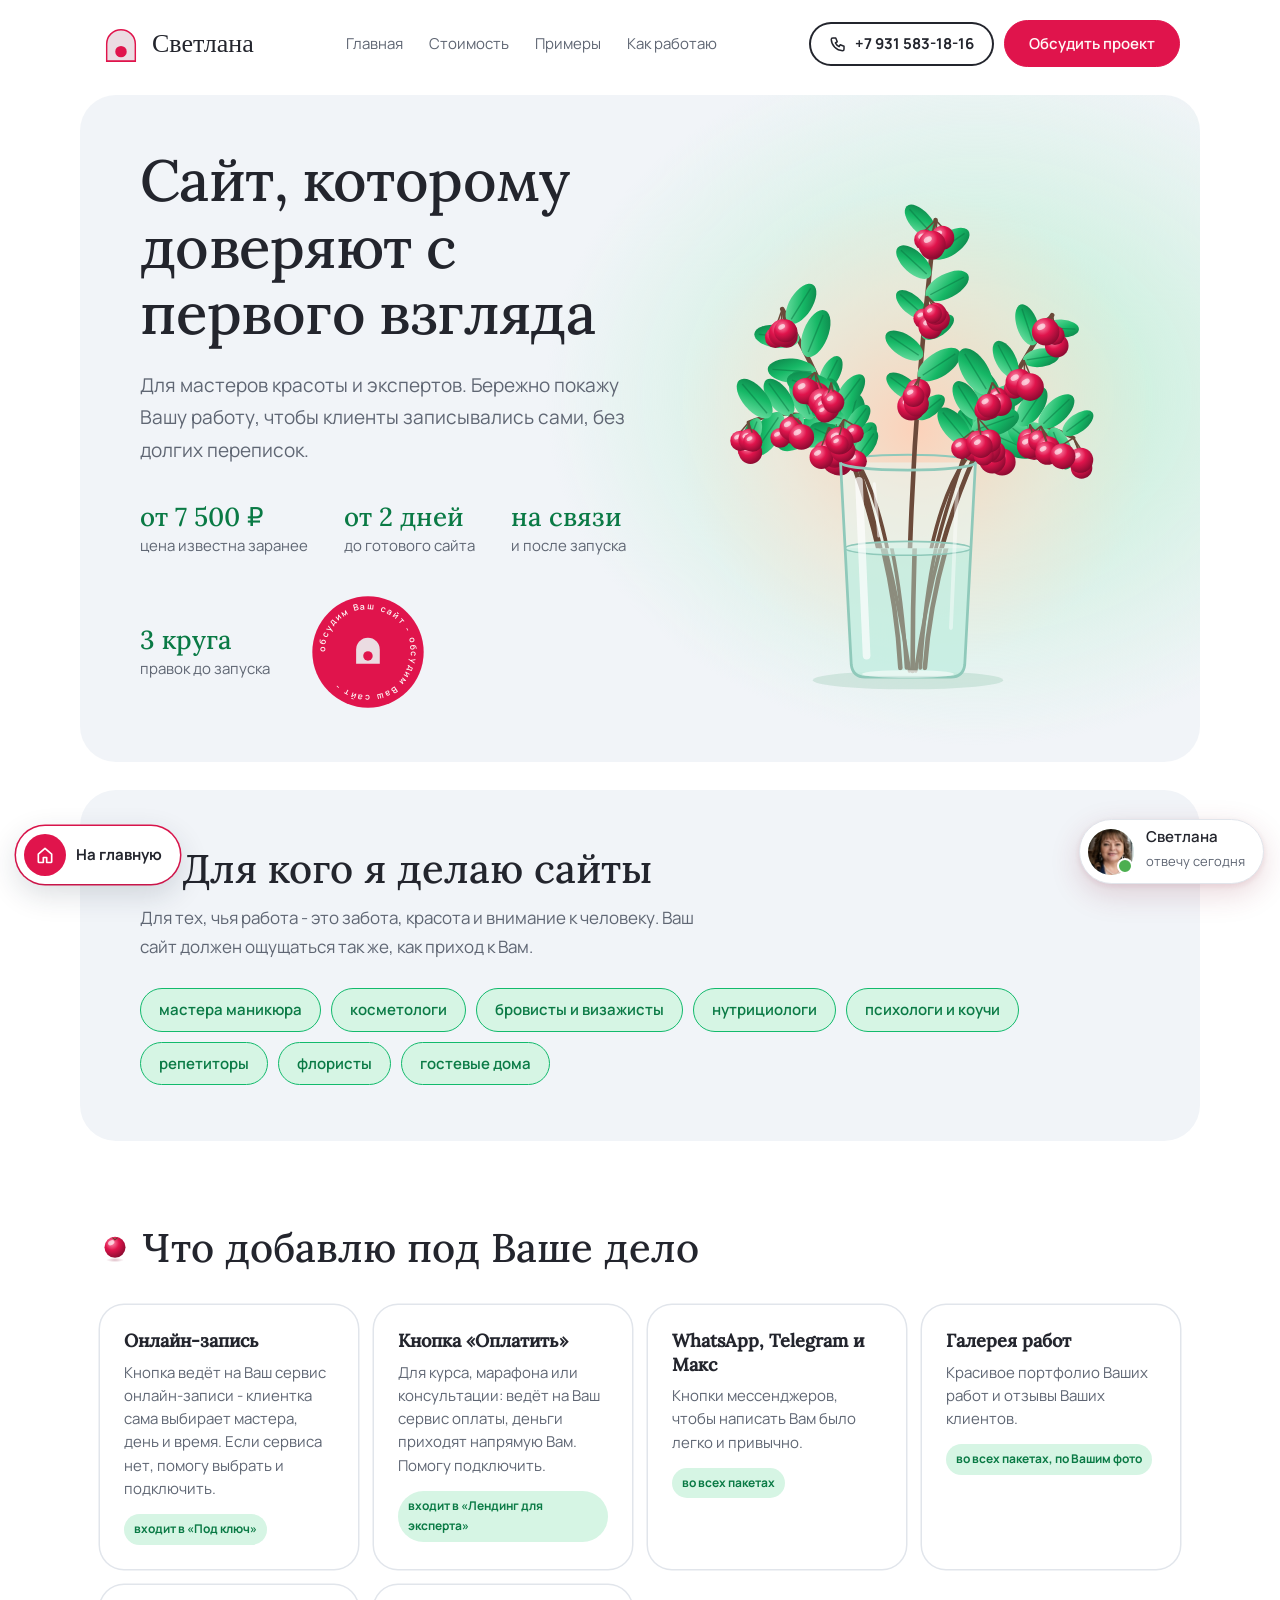
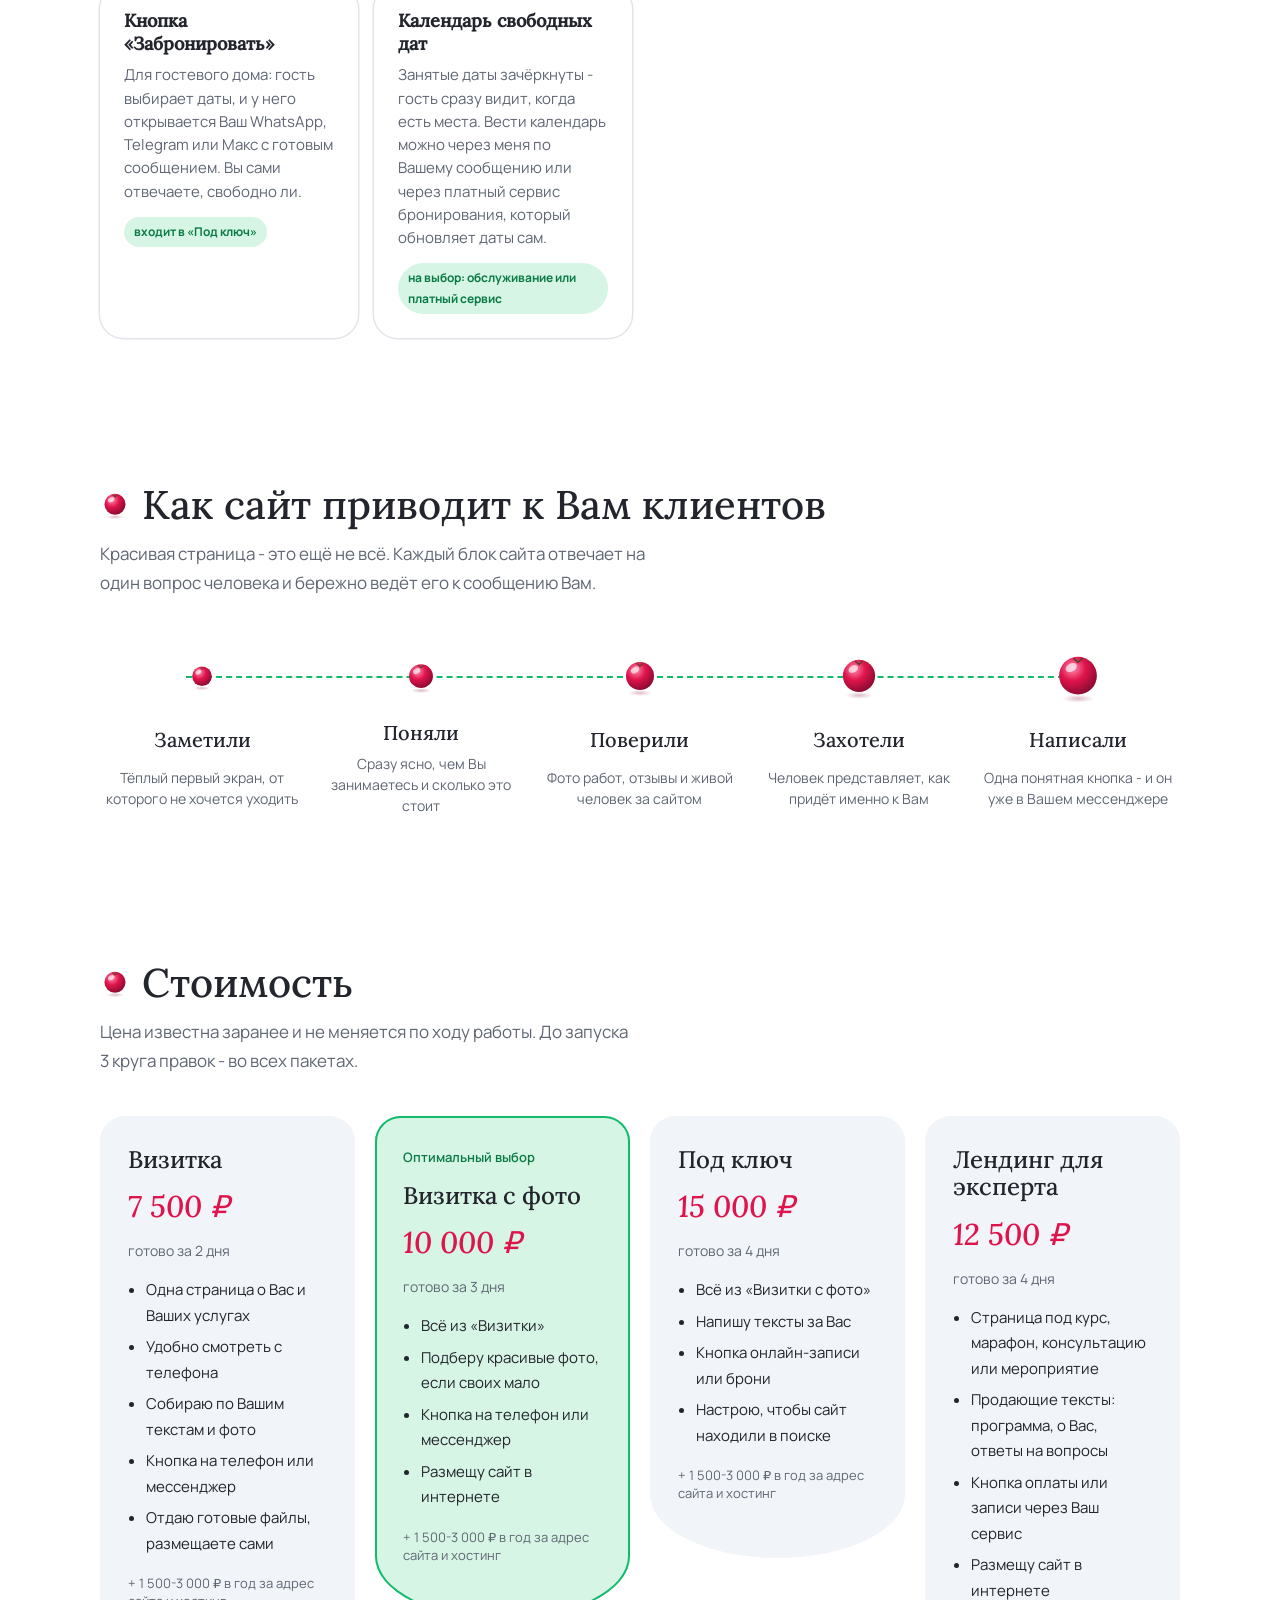
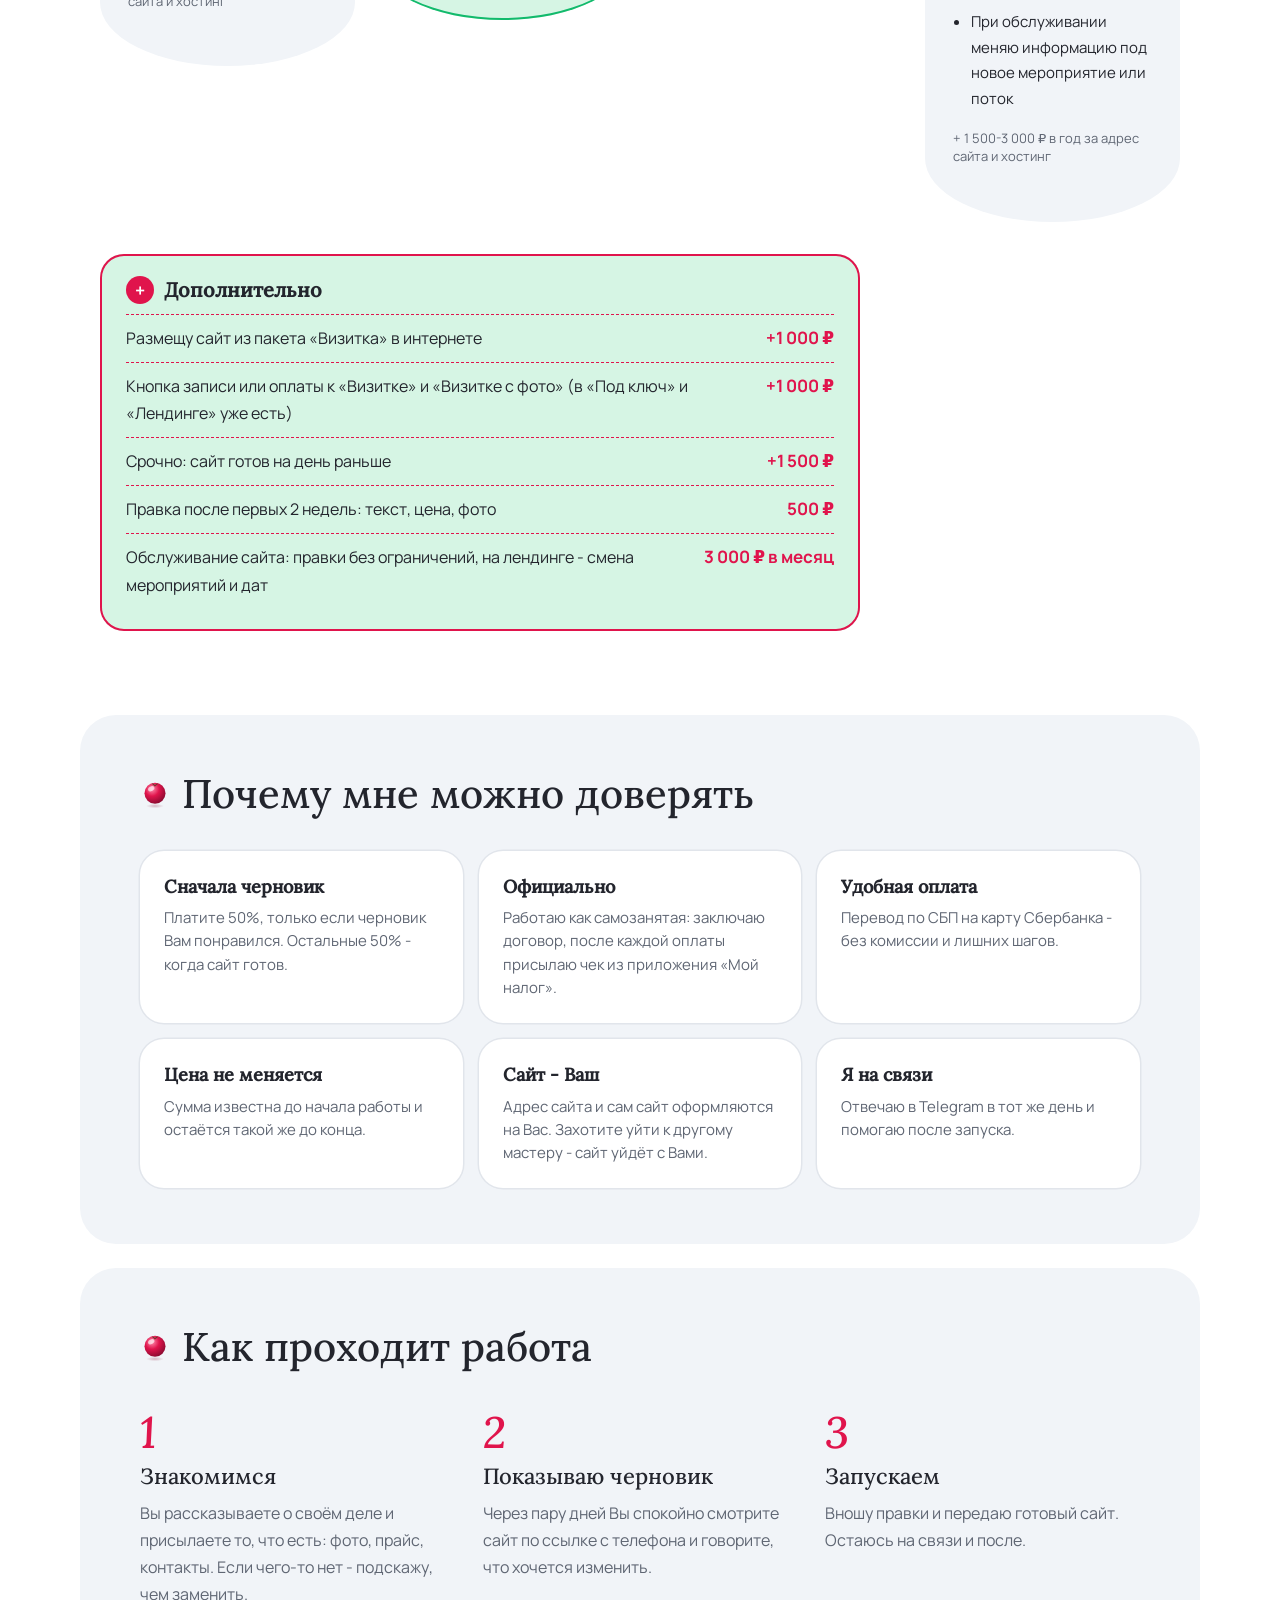
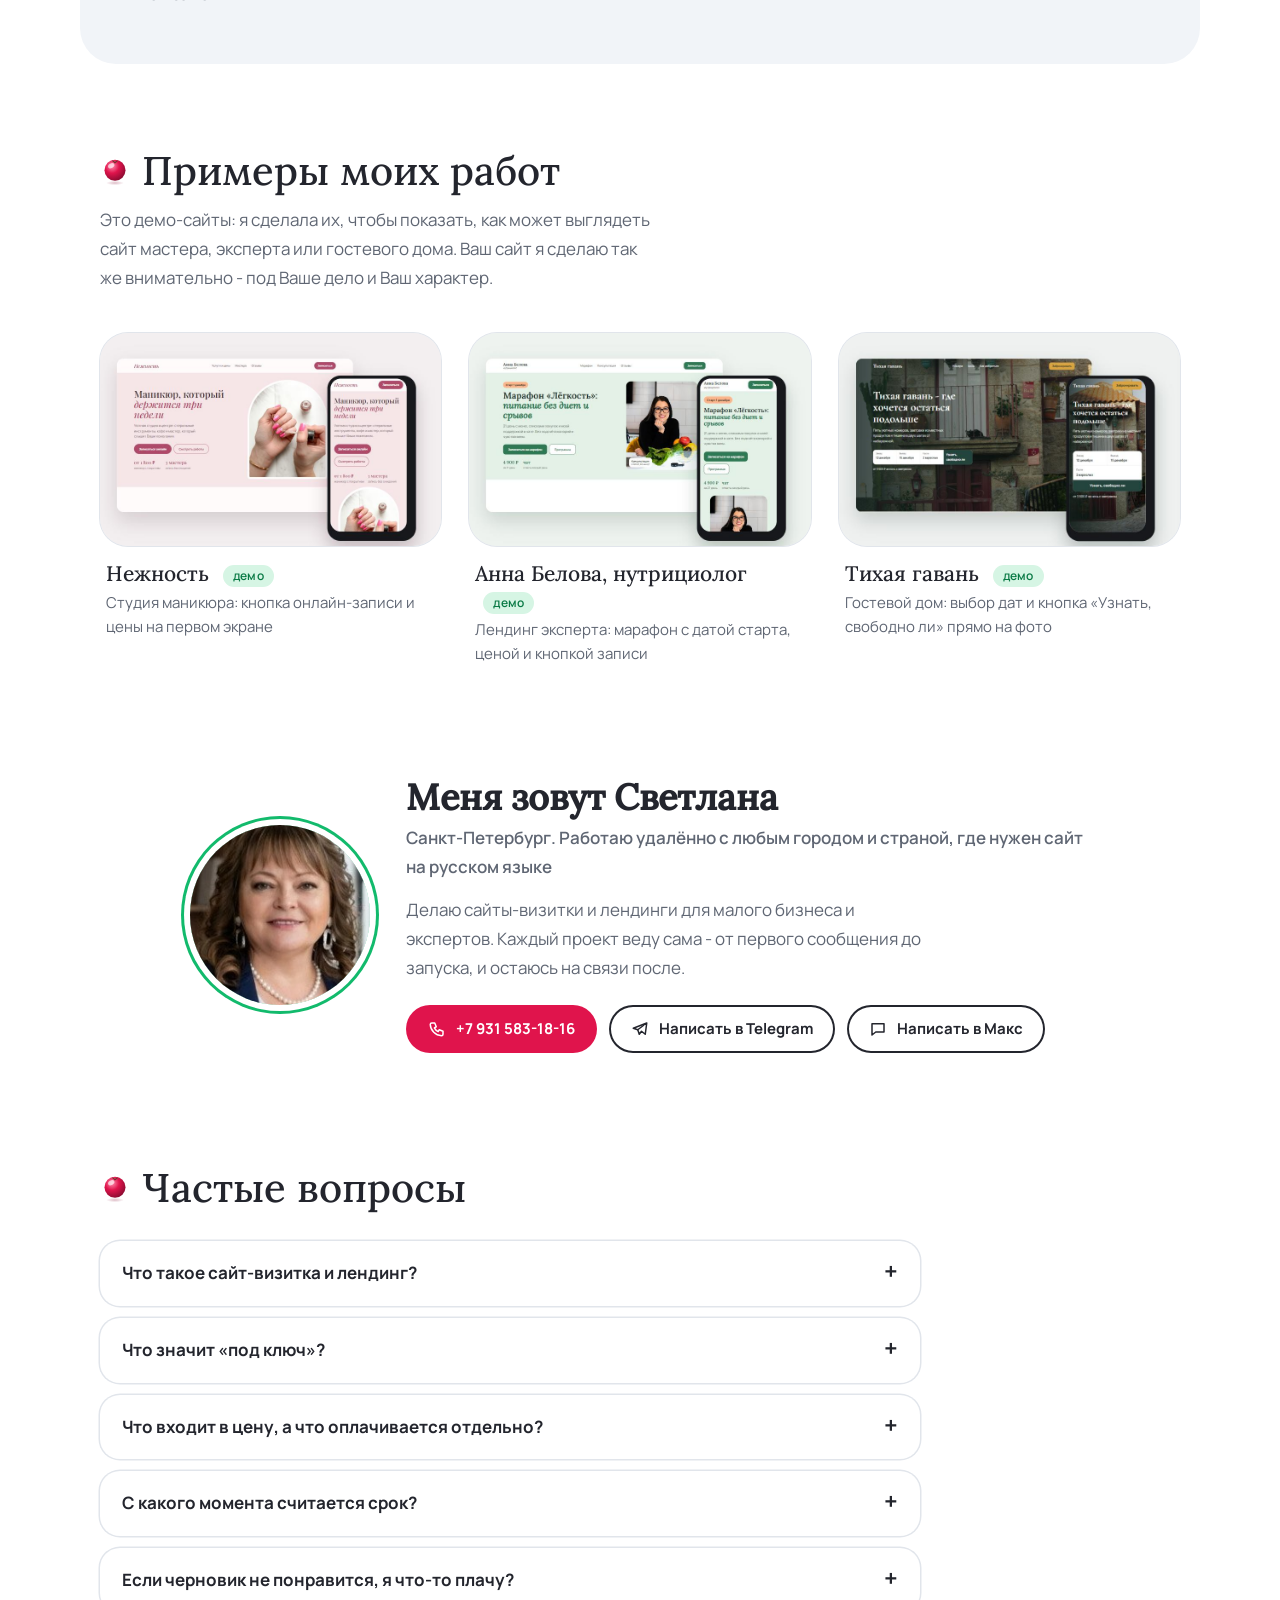
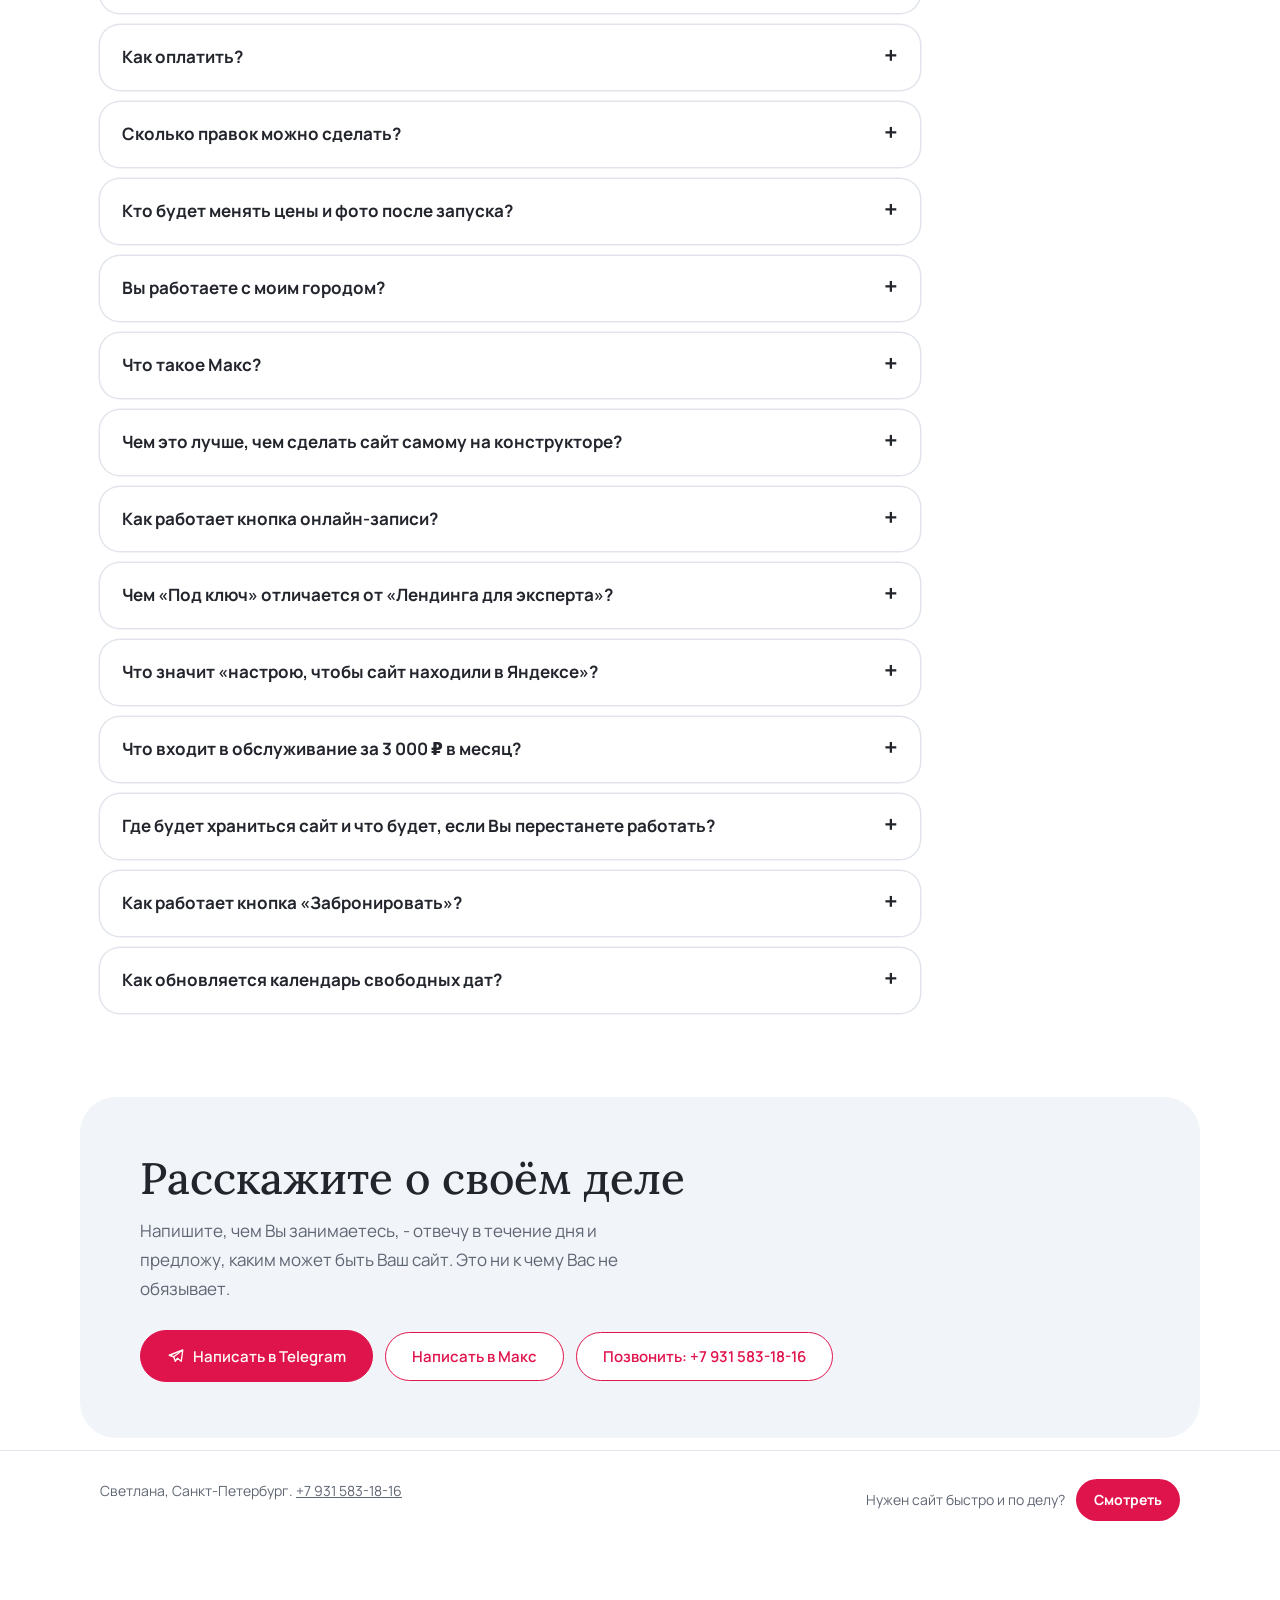
==== commit f027bd17: "Новые цены (7500/10000/12500/15000), страница палитры с тюбиками, локальные шрифты вместо Google Fon" ====
--- a/brusnika.html
+++ b/brusnika.html
@@ -4,9 +4,7 @@
 <meta name="viewport" content="width=device-width, initial-scale=1, viewport-fit=cover">
 <title>Светлана - сайты для малого бизнеса и экспертов</title>
 <meta name="claude:viewport-fit-sides" content="cover">
-<link rel="preconnect" href="https://fonts.googleapis.com">
-<link rel="preconnect" href="https://fonts.gstatic.com" crossorigin>
-<link rel="stylesheet" href="https://fonts.googleapis.com/css2?family=Lora:ital,wght@0,400;0,500;1,400;1,500&family=Manrope:wght@400;500;600;700&family=Yeseva+One&display=swap">
+<link rel="stylesheet" href="fonts-brusnika.css">
 <style>
 /* Макет: страница для мастеров и экспертов - светлые панели, брусника с мятой, букет брусники в стакане на первом экране */
 :root{
@@ -304,7 +302,7 @@
         <h1>Сайт, которому доверяют с первого взгляда</h1>
         <p class="lead">Для мастеров красоты и экспертов. Бережно покажу Вашу работу, чтобы клиенты записывались сами, без долгих переписок.</p>
         <div class="facts">
-          <div><b>от 3&nbsp;000&nbsp;₽</b>цена известна заранее</div>
+          <div><b>от 7&nbsp;500&nbsp;₽</b>цена известна заранее</div>
           <div><b>от 2 дней</b>до готового сайта</div>
           <div><b>на связи</b>и после запуска</div>
           <div><b>3&nbsp;круга</b>правок до запуска</div>
@@ -388,7 +386,7 @@
       <div class="plans">
         <div class="plan">
           <h3>Визитка</h3>
-          <span class="price">3&nbsp;000&nbsp;₽</span>
+          <span class="price">7&nbsp;500&nbsp;₽</span>
           <span class="when">готово за 2 дня</span>
           <ul><li>Одна страница о Вас и Ваших услугах</li><li>Удобно смотреть с телефона</li><li>Собираю по Вашим текстам и фото</li><li>Кнопка на телефон или мессенджер</li><li>Отдаю готовые файлы, размещаете сами</li></ul>
           <p class="host">+ 1&nbsp;500-3&nbsp;000&nbsp;₽ в год за адрес сайта и хостинг</p>
@@ -396,21 +394,21 @@
         <div class="plan pick">
           <span class="note">Оптимальный выбор</span>
           <h3>Визитка с фото</h3>
-          <span class="price">5&nbsp;000&nbsp;₽</span>
+          <span class="price">10&nbsp;000&nbsp;₽</span>
           <span class="when">готово за 3 дня</span>
           <ul><li>Всё из «Визитки»</li><li>Подберу красивые фото, если своих мало</li><li>Кнопка на телефон или мессенджер</li><li>Размещу сайт в интернете</li></ul>
           <p class="host">+ 1&nbsp;500-3&nbsp;000&nbsp;₽ в год за адрес сайта и хостинг</p>
         </div>
         <div class="plan">
           <h3>Под ключ</h3>
-          <span class="price">7&nbsp;000&nbsp;₽</span>
+          <span class="price">15&nbsp;000&nbsp;₽</span>
           <span class="when">готово за 4 дня</span>
           <ul><li>Всё из «Визитки с фото»</li><li>Напишу тексты за Вас</li><li>Кнопка онлайн-записи или брони</li><li>Настрою, чтобы сайт находили в поиске</li></ul>
           <p class="host">+ 1&nbsp;500-3&nbsp;000&nbsp;₽ в год за адрес сайта и хостинг</p>
         </div>
         <div class="plan">
           <h3>Лендинг для эксперта</h3>
-          <span class="price">9&nbsp;000&nbsp;₽</span>
+          <span class="price">12&nbsp;500&nbsp;₽</span>
           <span class="when">готово за 4 дня</span>
           <ul><li>Страница под курс, марафон, консультацию или мероприятие</li><li>Продающие тексты: программа, о Вас, ответы на вопросы</li><li>Кнопка оплаты или записи через Ваш сервис</li><li>Размещу сайт в интернете</li><li>При обслуживании меняю информацию под новое мероприятие или поток</li></ul>
           <p class="host">+ 1&nbsp;500-3&nbsp;000&nbsp;₽ в год за адрес сайта и хостинг</p>
--- a/fonts-brusnika.css
+++ b/fonts-brusnika.css
@@ -0,0 +1,128 @@
+@font-face {
+  font-family: 'Lora';
+  font-style: italic;
+  font-weight: 400;
+  font-display: swap;
+  src:url(assets/fonts/b01-Lora-400-italic-cyrillic.woff2) format('woff2');
+  unicode-range: U+0301, U+0400-045F, U+0490-0491, U+04B0-04B1, U+2116;
+}
+@font-face {
+  font-family: 'Lora';
+  font-style: italic;
+  font-weight: 400;
+  font-display: swap;
+  src:url(assets/fonts/b02-Lora-400-italic-latin.woff2) format('woff2');
+  unicode-range: U+0000-00FF, U+0131, U+0152-0153, U+02BB-02BC, U+02C6, U+02DA, U+02DC, U+0304, U+0308, U+0329, U+2000-206F, U+20AC, U+2122, U+2191, U+2193, U+2212, U+2215, U+FEFF, U+FFFD;
+}
+@font-face {
+  font-family: 'Lora';
+  font-style: italic;
+  font-weight: 500;
+  font-display: swap;
+  src:url(assets/fonts/b03-Lora-500-italic-cyrillic.woff2) format('woff2');
+  unicode-range: U+0301, U+0400-045F, U+0490-0491, U+04B0-04B1, U+2116;
+}
+@font-face {
+  font-family: 'Lora';
+  font-style: italic;
+  font-weight: 500;
+  font-display: swap;
+  src:url(assets/fonts/b04-Lora-500-italic-latin.woff2) format('woff2');
+  unicode-range: U+0000-00FF, U+0131, U+0152-0153, U+02BB-02BC, U+02C6, U+02DA, U+02DC, U+0304, U+0308, U+0329, U+2000-206F, U+20AC, U+2122, U+2191, U+2193, U+2212, U+2215, U+FEFF, U+FFFD;
+}
+@font-face {
+  font-family: 'Lora';
+  font-style: normal;
+  font-weight: 400;
+  font-display: swap;
+  src:url(assets/fonts/b05-Lora-400-cyrillic.woff2) format('woff2');
+  unicode-range: U+0301, U+0400-045F, U+0490-0491, U+04B0-04B1, U+2116;
+}
+@font-face {
+  font-family: 'Lora';
+  font-style: normal;
+  font-weight: 400;
+  font-display: swap;
+  src:url(assets/fonts/b06-Lora-400-latin.woff2) format('woff2');
+  unicode-range: U+0000-00FF, U+0131, U+0152-0153, U+02BB-02BC, U+02C6, U+02DA, U+02DC, U+0304, U+0308, U+0329, U+2000-206F, U+20AC, U+2122, U+2191, U+2193, U+2212, U+2215, U+FEFF, U+FFFD;
+}
+@font-face {
+  font-family: 'Lora';
+  font-style: normal;
+  font-weight: 500;
+  font-display: swap;
+  src:url(assets/fonts/b07-Lora-500-cyrillic.woff2) format('woff2');
+  unicode-range: U+0301, U+0400-045F, U+0490-0491, U+04B0-04B1, U+2116;
+}
+@font-face {
+  font-family: 'Lora';
+  font-style: normal;
+  font-weight: 500;
+  font-display: swap;
+  src:url(assets/fonts/b08-Lora-500-latin.woff2) format('woff2');
+  unicode-range: U+0000-00FF, U+0131, U+0152-0153, U+02BB-02BC, U+02C6, U+02DA, U+02DC, U+0304, U+0308, U+0329, U+2000-206F, U+20AC, U+2122, U+2191, U+2193, U+2212, U+2215, U+FEFF, U+FFFD;
+}
+@font-face {
+  font-family: 'Manrope';
+  font-style: normal;
+  font-weight: 400;
+  font-display: swap;
+  src:url(assets/fonts/b09-Manrope-400-cyrillic.woff2) format('woff2');
+  unicode-range: U+0301, U+0400-045F, U+0490-0491, U+04B0-04B1, U+2116;
+}
+@font-face {
+  font-family: 'Manrope';
+  font-style: normal;
+  font-weight: 400;
+  font-display: swap;
+  src:url(assets/fonts/b10-Manrope-400-latin.woff2) format('woff2');
+  unicode-range: U+0000-00FF, U+0131, U+0152-0153, U+02BB-02BC, U+02C6, U+02DA, U+02DC, U+0304, U+0308, U+0329, U+2000-206F, U+20AC, U+2122, U+2191, U+2193, U+2212, U+2215, U+FEFF, U+FFFD;
+}
+@font-face {
+  font-family: 'Manrope';
+  font-style: normal;
+  font-weight: 500;
+  font-display: swap;
+  src:url(assets/fonts/b11-Manrope-500-cyrillic.woff2) format('woff2');
+  unicode-range: U+0301, U+0400-045F, U+0490-0491, U+04B0-04B1, U+2116;
+}
+@font-face {
+  font-family: 'Manrope';
+  font-style: normal;
+  font-weight: 500;
+  font-display: swap;
+  src:url(assets/fonts/b12-Manrope-500-latin.woff2) format('woff2');
+  unicode-range: U+0000-00FF, U+0131, U+0152-0153, U+02BB-02BC, U+02C6, U+02DA, U+02DC, U+0304, U+0308, U+0329, U+2000-206F, U+20AC, U+2122, U+2191, U+2193, U+2212, U+2215, U+FEFF, U+FFFD;
+}
+@font-face {
+  font-family: 'Manrope';
+  font-style: normal;
+  font-weight: 600;
+  font-display: swap;
+  src:url(assets/fonts/b13-Manrope-600-cyrillic.woff2) format('woff2');
+  unicode-range: U+0301, U+0400-045F, U+0490-0491, U+04B0-04B1, U+2116;
+}
+@font-face {
+  font-family: 'Manrope';
+  font-style: normal;
+  font-weight: 600;
+  font-display: swap;
+  src:url(assets/fonts/b14-Manrope-600-latin.woff2) format('woff2');
+  unicode-range: U+0000-00FF, U+0131, U+0152-0153, U+02BB-02BC, U+02C6, U+02DA, U+02DC, U+0304, U+0308, U+0329, U+2000-206F, U+20AC, U+2122, U+2191, U+2193, U+2212, U+2215, U+FEFF, U+FFFD;
+}
+@font-face {
+  font-family: 'Manrope';
+  font-style: normal;
+  font-weight: 700;
+  font-display: swap;
+  src:url(assets/fonts/b15-Manrope-700-cyrillic.woff2) format('woff2');
+  unicode-range: U+0301, U+0400-045F, U+0490-0491, U+04B0-04B1, U+2116;
+}
+@font-face {
+  font-family: 'Manrope';
+  font-style: normal;
+  font-weight: 700;
+  font-display: swap;
+  src:url(assets/fonts/b16-Manrope-700-latin.woff2) format('woff2');
+  unicode-range: U+0000-00FF, U+0131, U+0152-0153, U+02BB-02BC, U+02C6, U+02DA, U+02DC, U+0304, U+0308, U+0329, U+2000-206F, U+20AC, U+2122, U+2191, U+2193, U+2212, U+2215, U+FEFF, U+FFFD;
+}
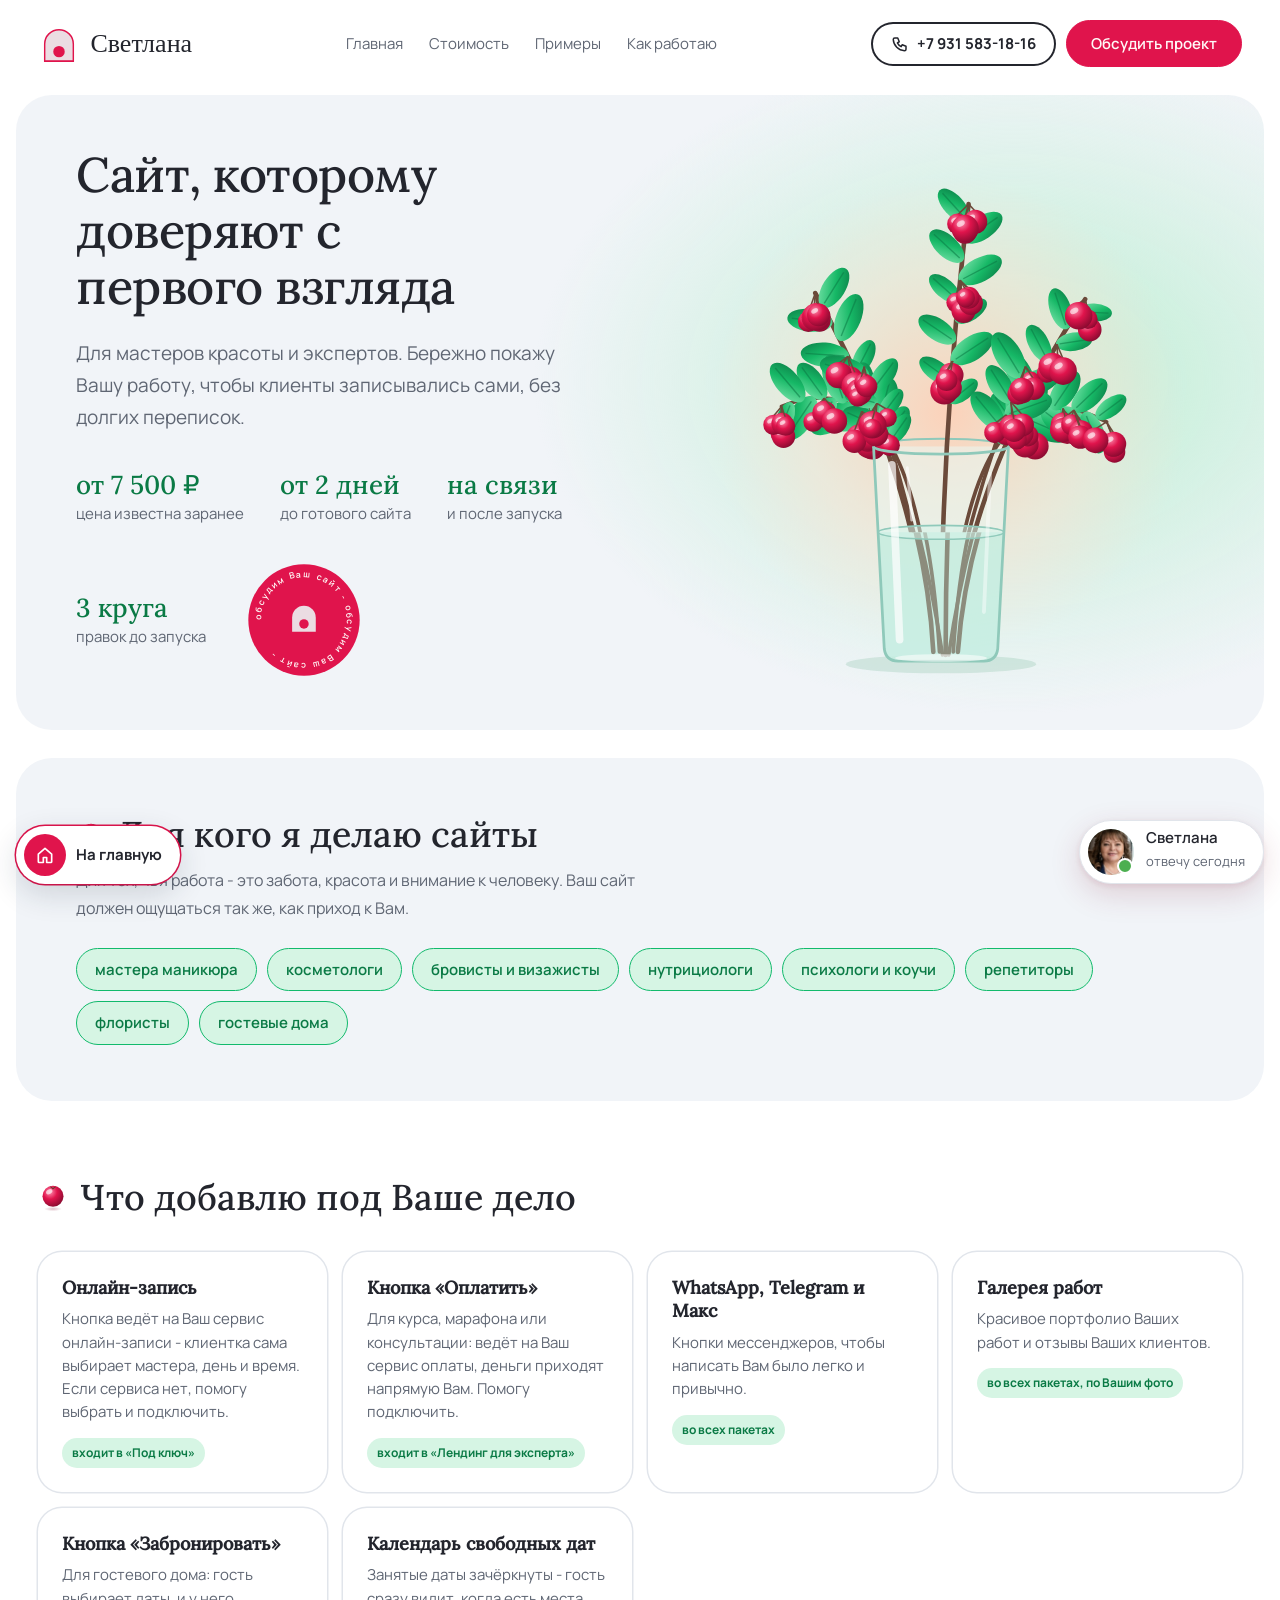
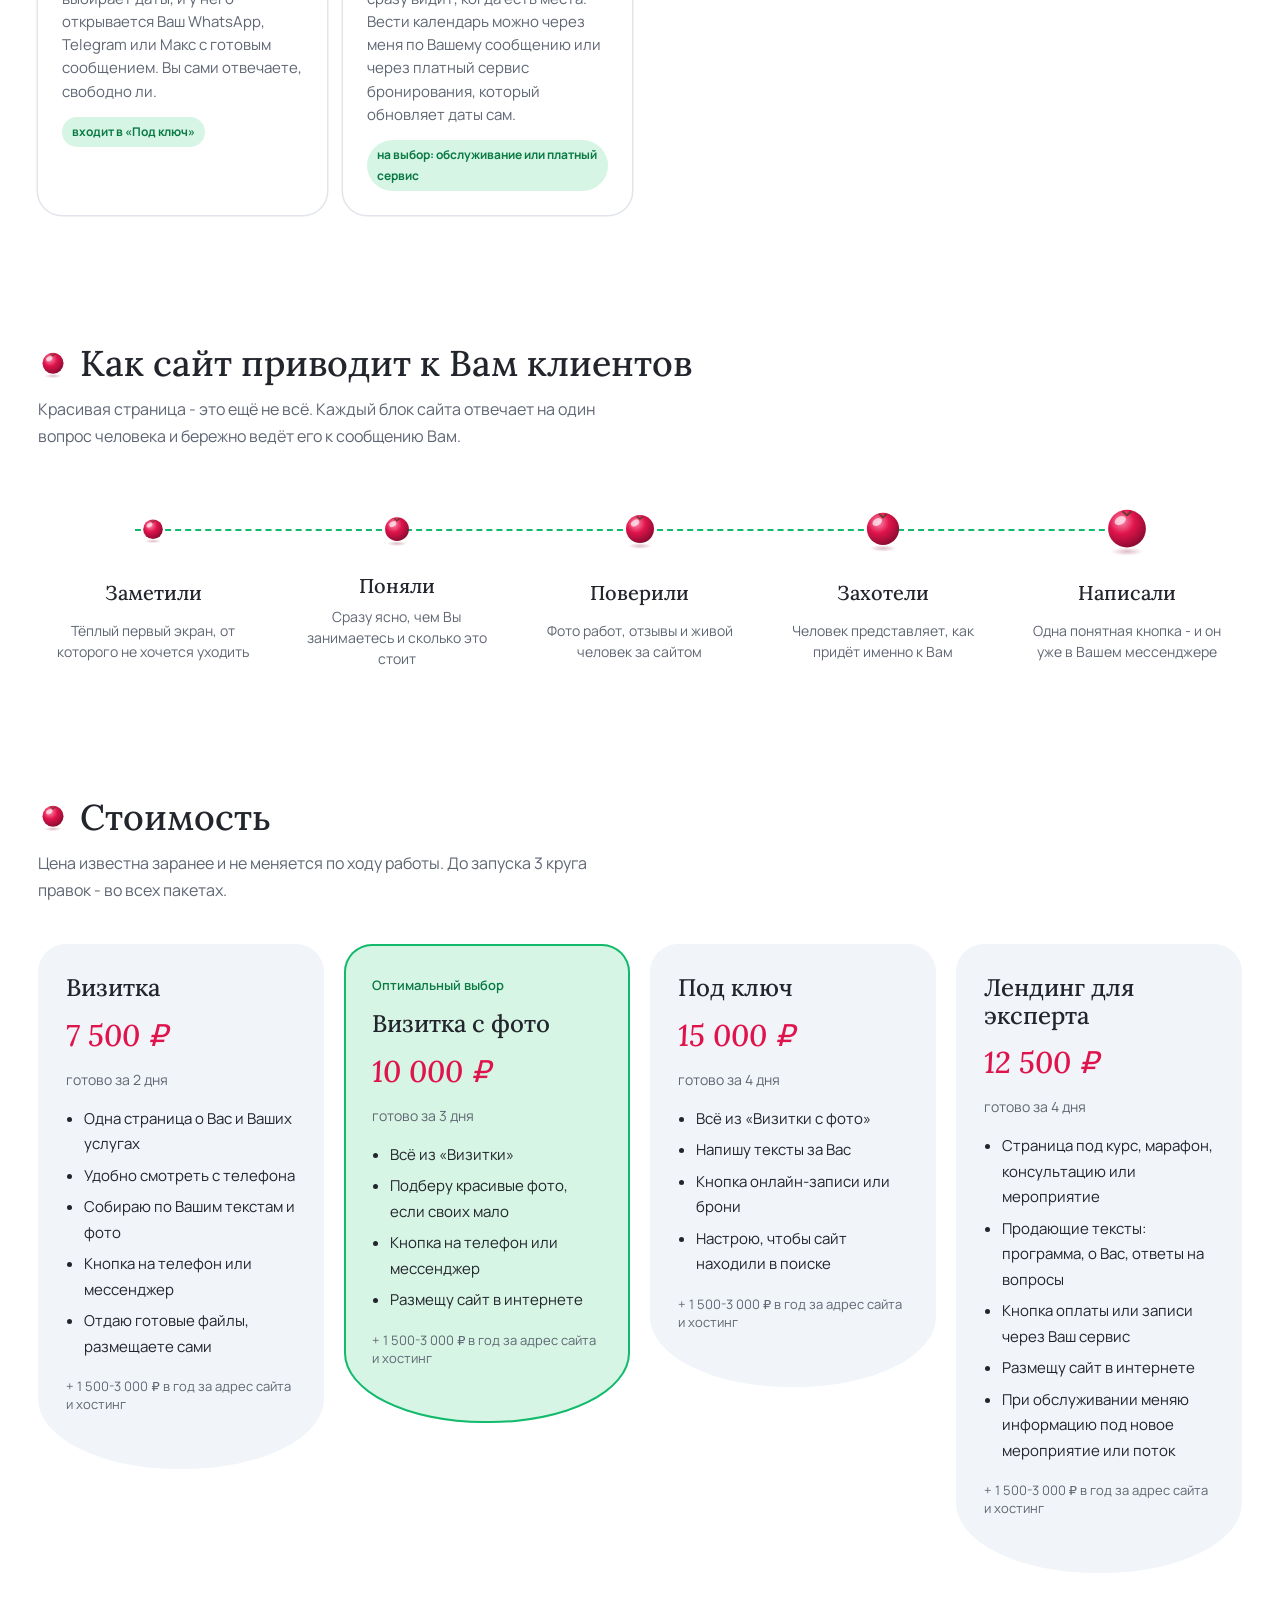
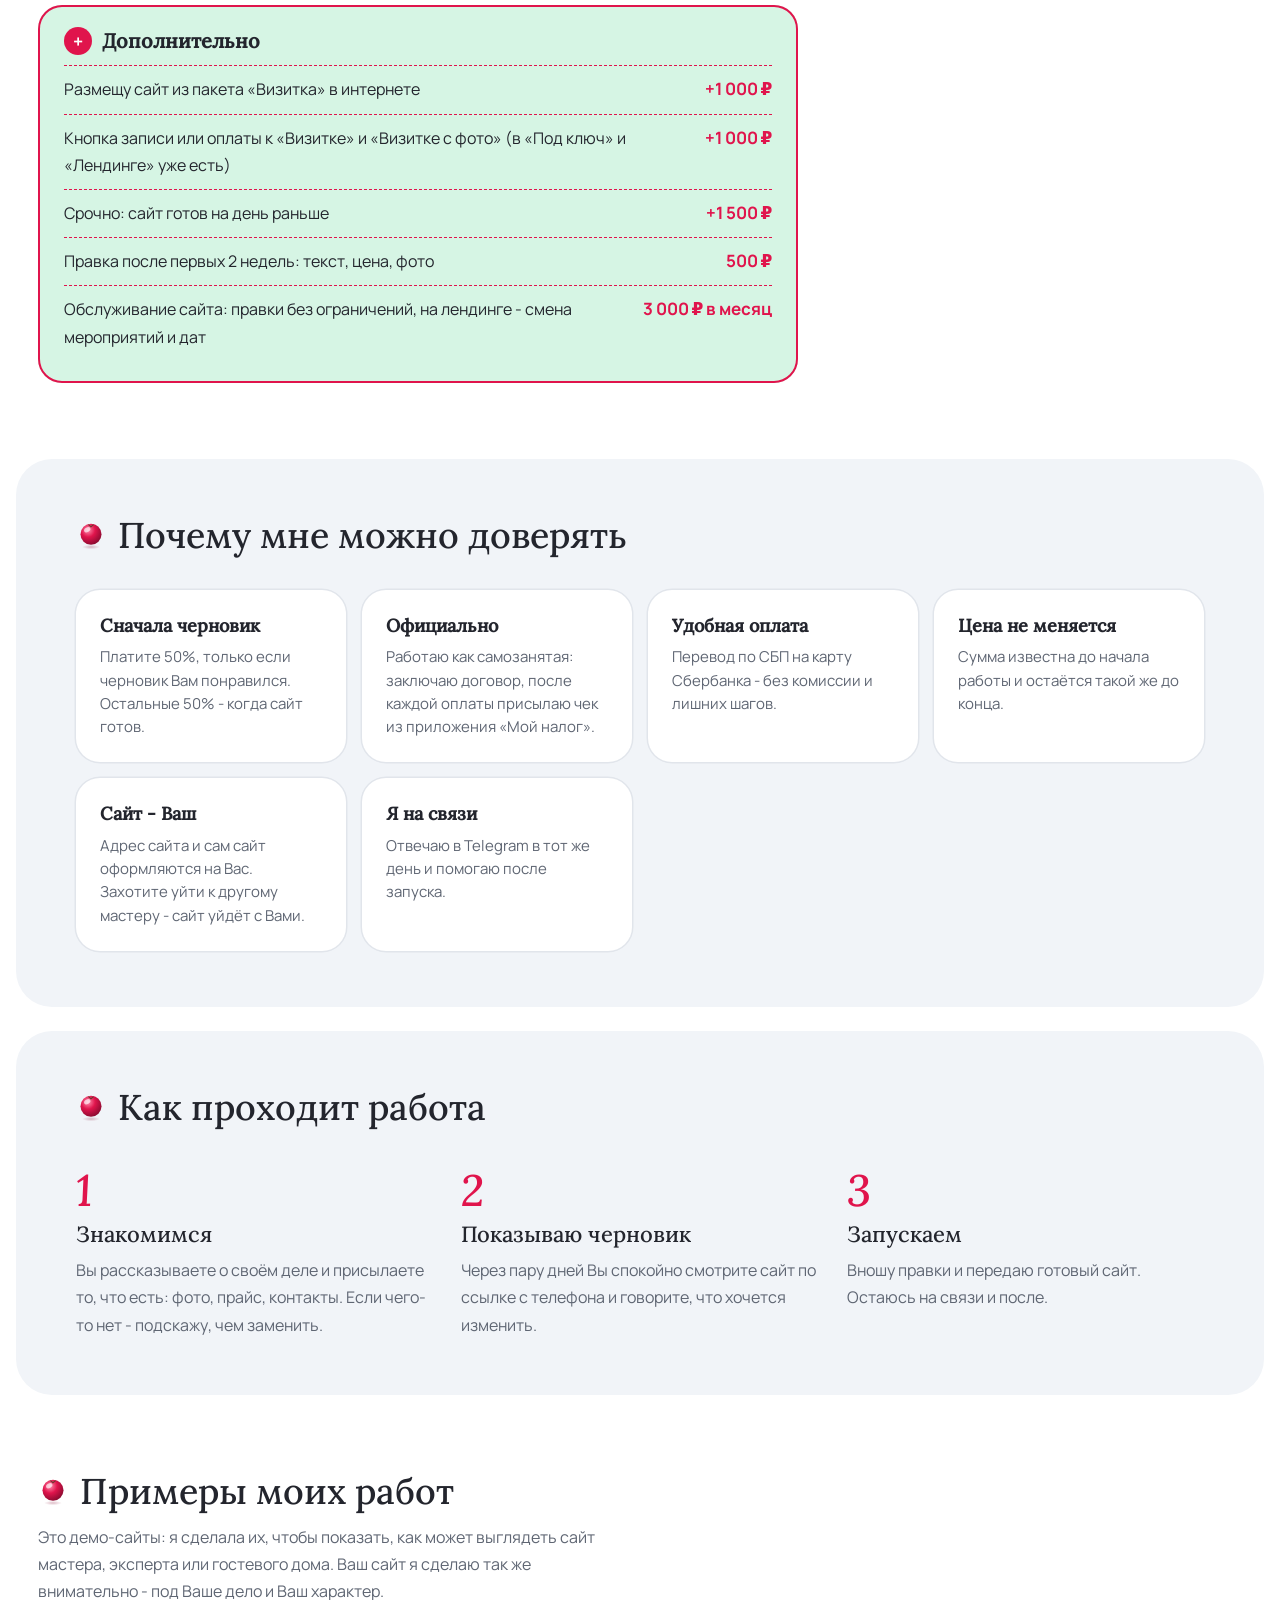
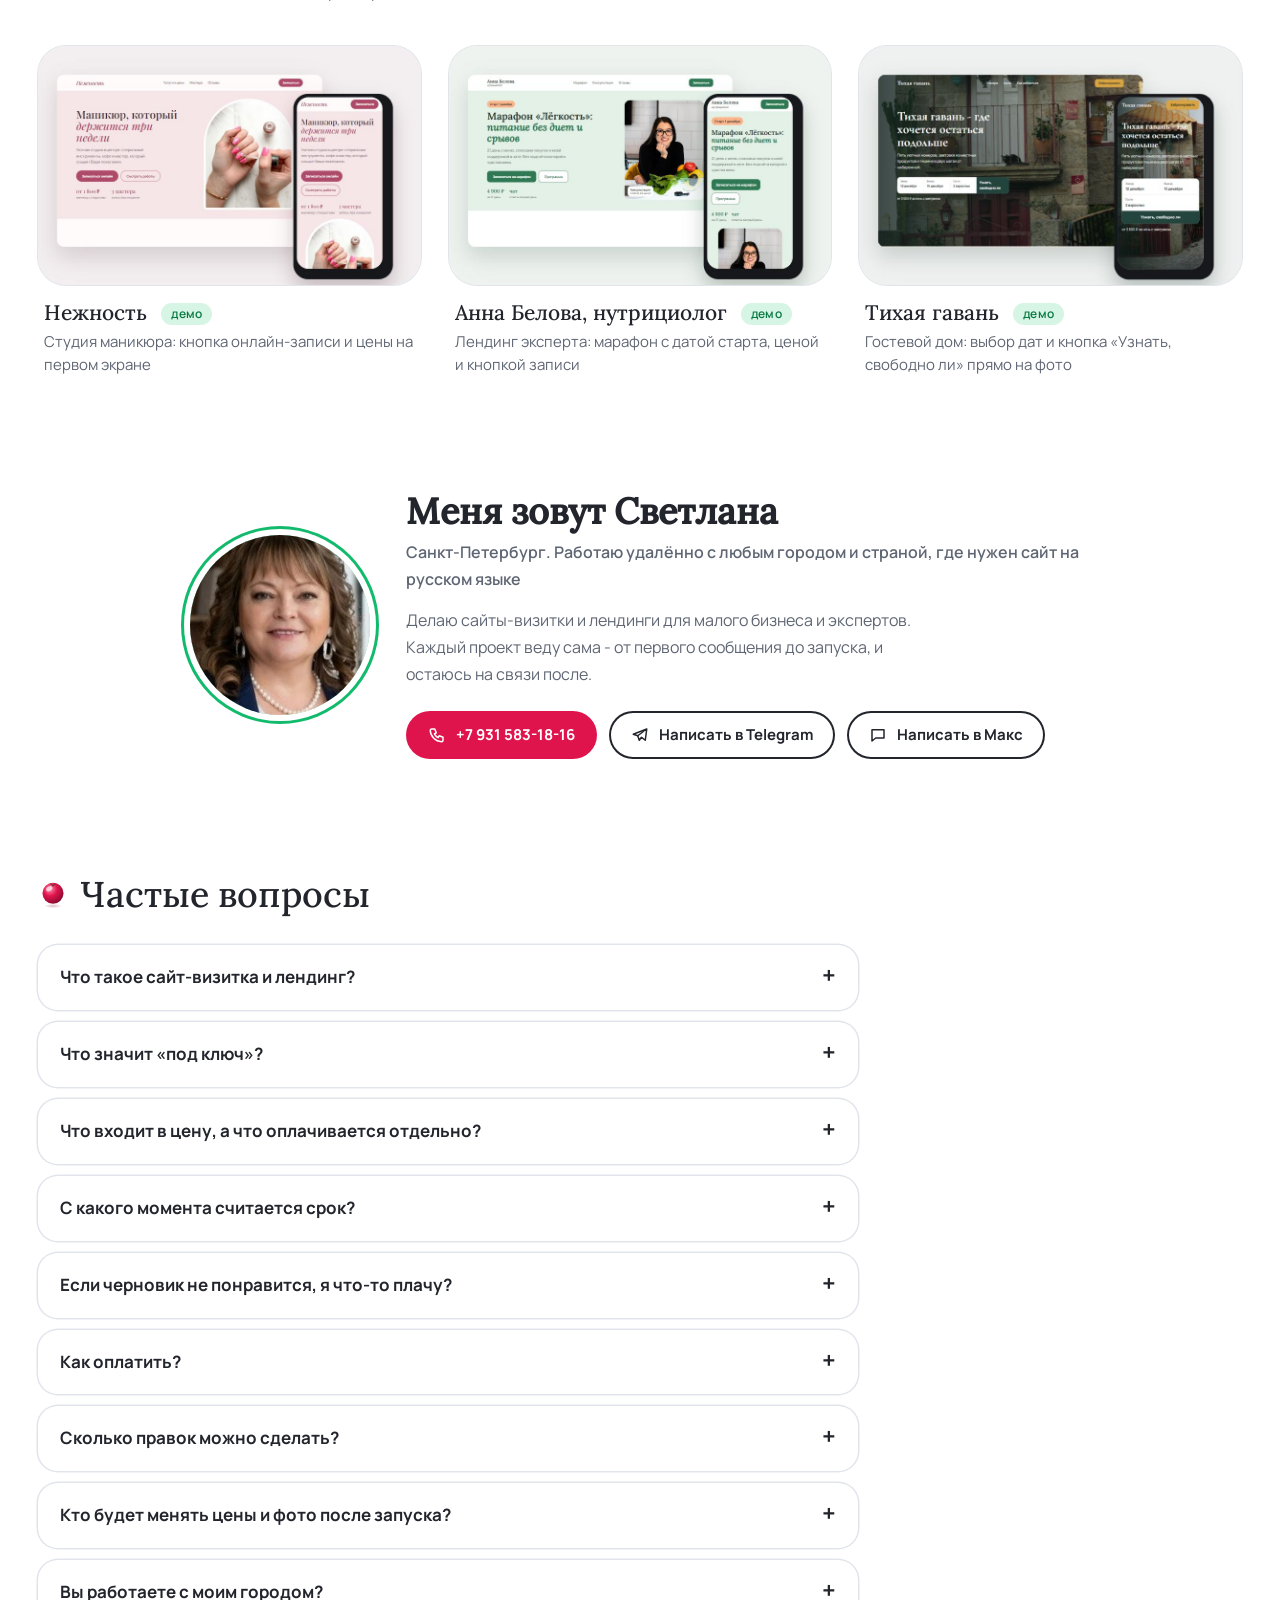
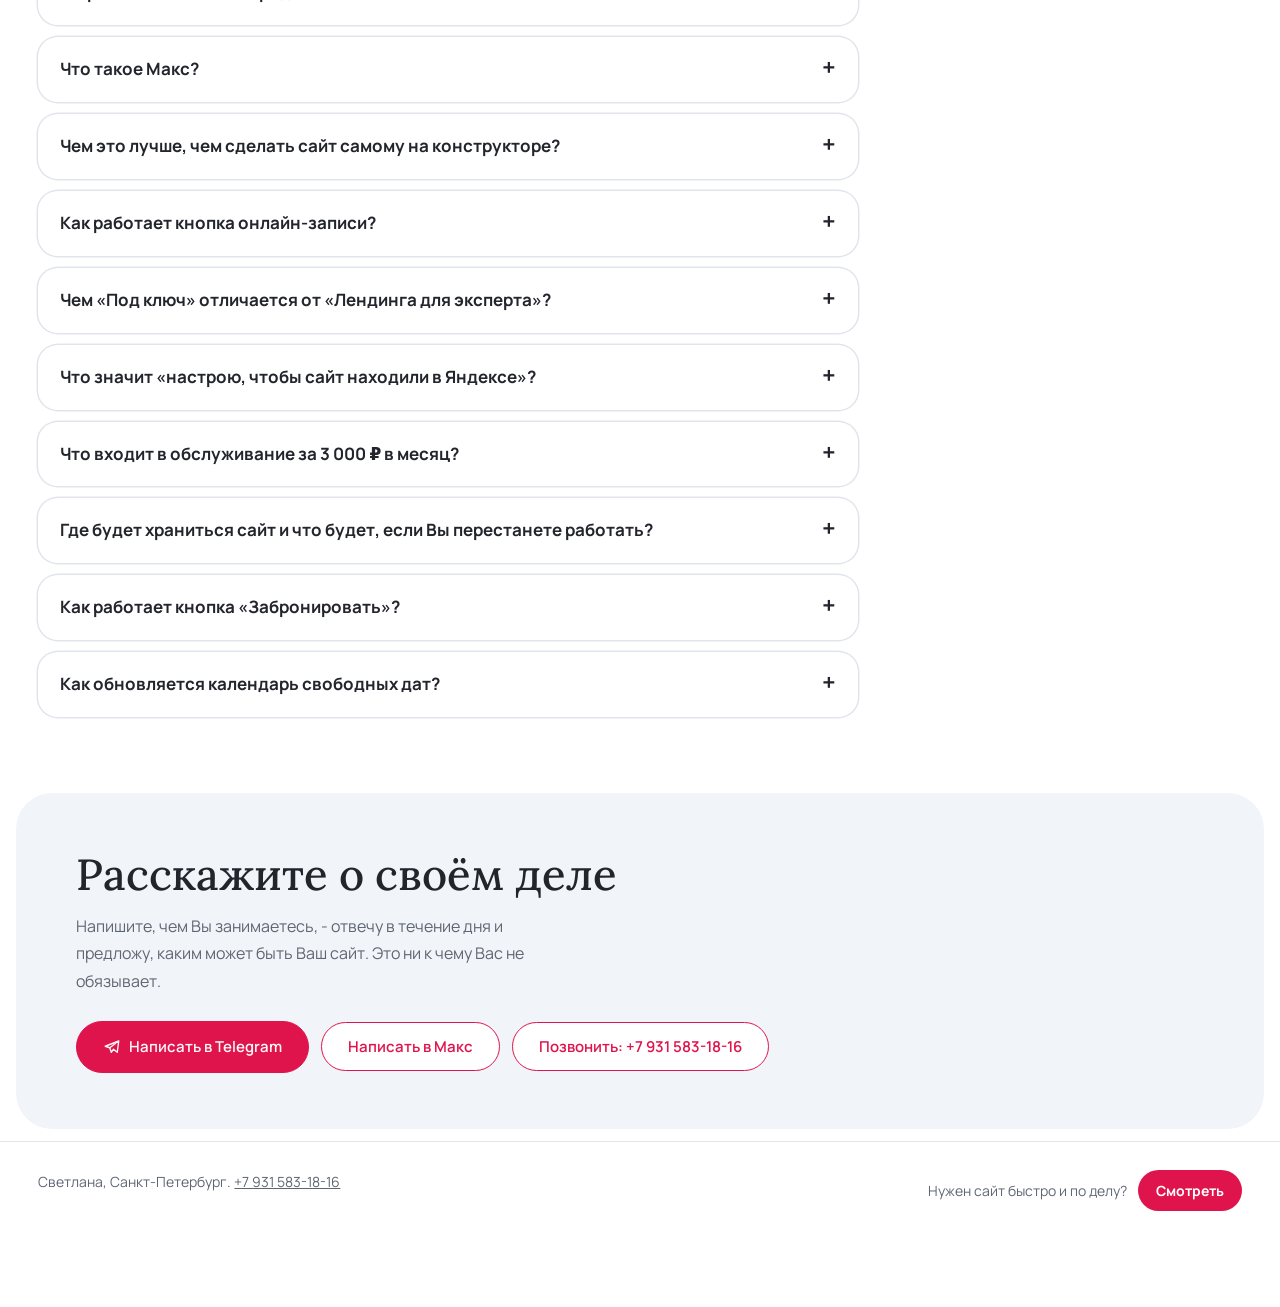
==== commit 3caded1a: "Сайт на всю ширину экрана: убрана фиксированная колонка, размеры в vw" ====
--- a/brusnika.html
+++ b/brusnika.html
@@ -14,7 +14,7 @@
 }
 
 *{box-sizing:border-box}
-body{margin:0;background:#E9E6E7;font:400 17px/1.7 var(--f-text);color:#2E2A2F}
+body{margin:0;background:#E9E6E7;font:400 17px/1.7 var(--f-text);color:#2E2A2F;font-size:max(16px,1.05vw)}
 h1,h2,h3{text-wrap:balance;margin:0;font-family:var(--f-head);font-weight:500;line-height:1.15}
 p{margin:0}
 a{color:inherit}
@@ -23,9 +23,9 @@
 
 /* страница */
 .site{background:var(--bg);color:var(--ink);transition:background .35s,color .35s}
-.in{max-width:1120px;margin:0 auto;padding-left:max(20px, env(safe-area-inset-left, 0px));padding-right:max(20px, env(safe-area-inset-right, 0px))}
-section{padding-block:72px}
-.sec-title{font-size:clamp(28px,3.6vw,40px);margin-bottom:12px}
+.in{margin:0 auto;padding-left:max(3vw,20px, env(safe-area-inset-left, 0px));padding-right:max(3vw,20px, env(safe-area-inset-right, 0px))}
+section{padding-block:max(52px,5vw)}
+.sec-title{font-size:clamp(26px,2.8vw,44px);margin-bottom:12px}
 .sec-lead{color:var(--muted);max-width:56ch}
 .soft{background:var(--soft)}
 
@@ -46,10 +46,10 @@
 .row{display:flex;gap:12px;flex-wrap:wrap;align-items:center}
 
 /* первый экран */
-.hero{padding-block:32px 80px;background:radial-gradient(ellipse 70% 80% at 85% 30%, var(--glow), transparent 70%)}
+.hero{padding-block:32px max(56px,6vw);background:radial-gradient(ellipse 70% 80% at 85% 30%, var(--glow), transparent 70%)}
 .soft{background:linear-gradient(180deg, var(--soft), color-mix(in srgb, var(--soft) 70%, var(--bg)))}
 .hero .in{display:grid;grid-template-columns:1.05fr 1fr;gap:48px;align-items:center}
-.hero h1{font-size:clamp(36px,5vw,58px);letter-spacing:-.01em}
+.hero h1{font-size:clamp(32px,3.8vw,66px);letter-spacing:-.01em}
 .hero .lead{font-size:19px;color:var(--muted);max-width:44ch;margin:22px 0 30px}
 .hero .facts{display:flex;gap:28px;margin-top:34px;flex-wrap:wrap;font-size:15px;color:var(--muted)}
 .hero .facts b{display:block;font:500 26px var(--f-head);color:var(--ink)}
@@ -99,7 +99,7 @@
 
 /* отзыв */
 .review{max-width:760px;margin:40px auto 0;text-align:center;display:grid;gap:16px;justify-items:center}
-.review blockquote{margin:0;font:italic 400 clamp(22px,2.6vw,28px)/1.45 var(--f-head)}
+.review blockquote{margin:0;font:italic 400 clamp(21px,2.2vw,32px)/1.45 var(--f-head)}
 .review span{color:var(--muted);font-size:15px}
 
 /* финал */
@@ -107,7 +107,7 @@
 .seal{width:200px;height:200px;display:block}
 .seal .ring{transform-origin:100px 100px;animation:spin 22s linear infinite}
 @keyframes spin{to{transform:rotate(360deg)}}
-.final h2{font-size:clamp(30px,4vw,44px);margin-bottom:14px}
+.final h2{font-size:clamp(28px,3.4vw,50px);margin-bottom:14px}
 .final p{color:var(--muted);max-width:48ch;margin-bottom:26px}
 
 footer{border-top:1px solid var(--line);padding-block:28px;font-size:14px;color:var(--muted)}
@@ -224,7 +224,7 @@
 .faq details[open] summary::after{transform:rotate(45deg)}
 .faq p{margin-top:10px;color:var(--muted);font-size:16px;line-height:1.6}
 /* обо мне и телефон */
-.me-sec{padding-block:40px}
+.me-sec{padding-block:max(36px,4vw)}
 .me{display:grid;grid-template-columns:auto 1fr;gap:36px;align-items:center;max-width:900px;margin:0 auto}
 .me img{width:180px;height:180px;border-radius:50%;object-fit:cover;display:block;box-shadow:0 0 0 6px #FFFFFF,0 0 0 9px var(--me-ring, #12BA6C)}
 .me h2{font:700 clamp(26px,3vw,36px)/1.15 var(--f-head);margin:0}
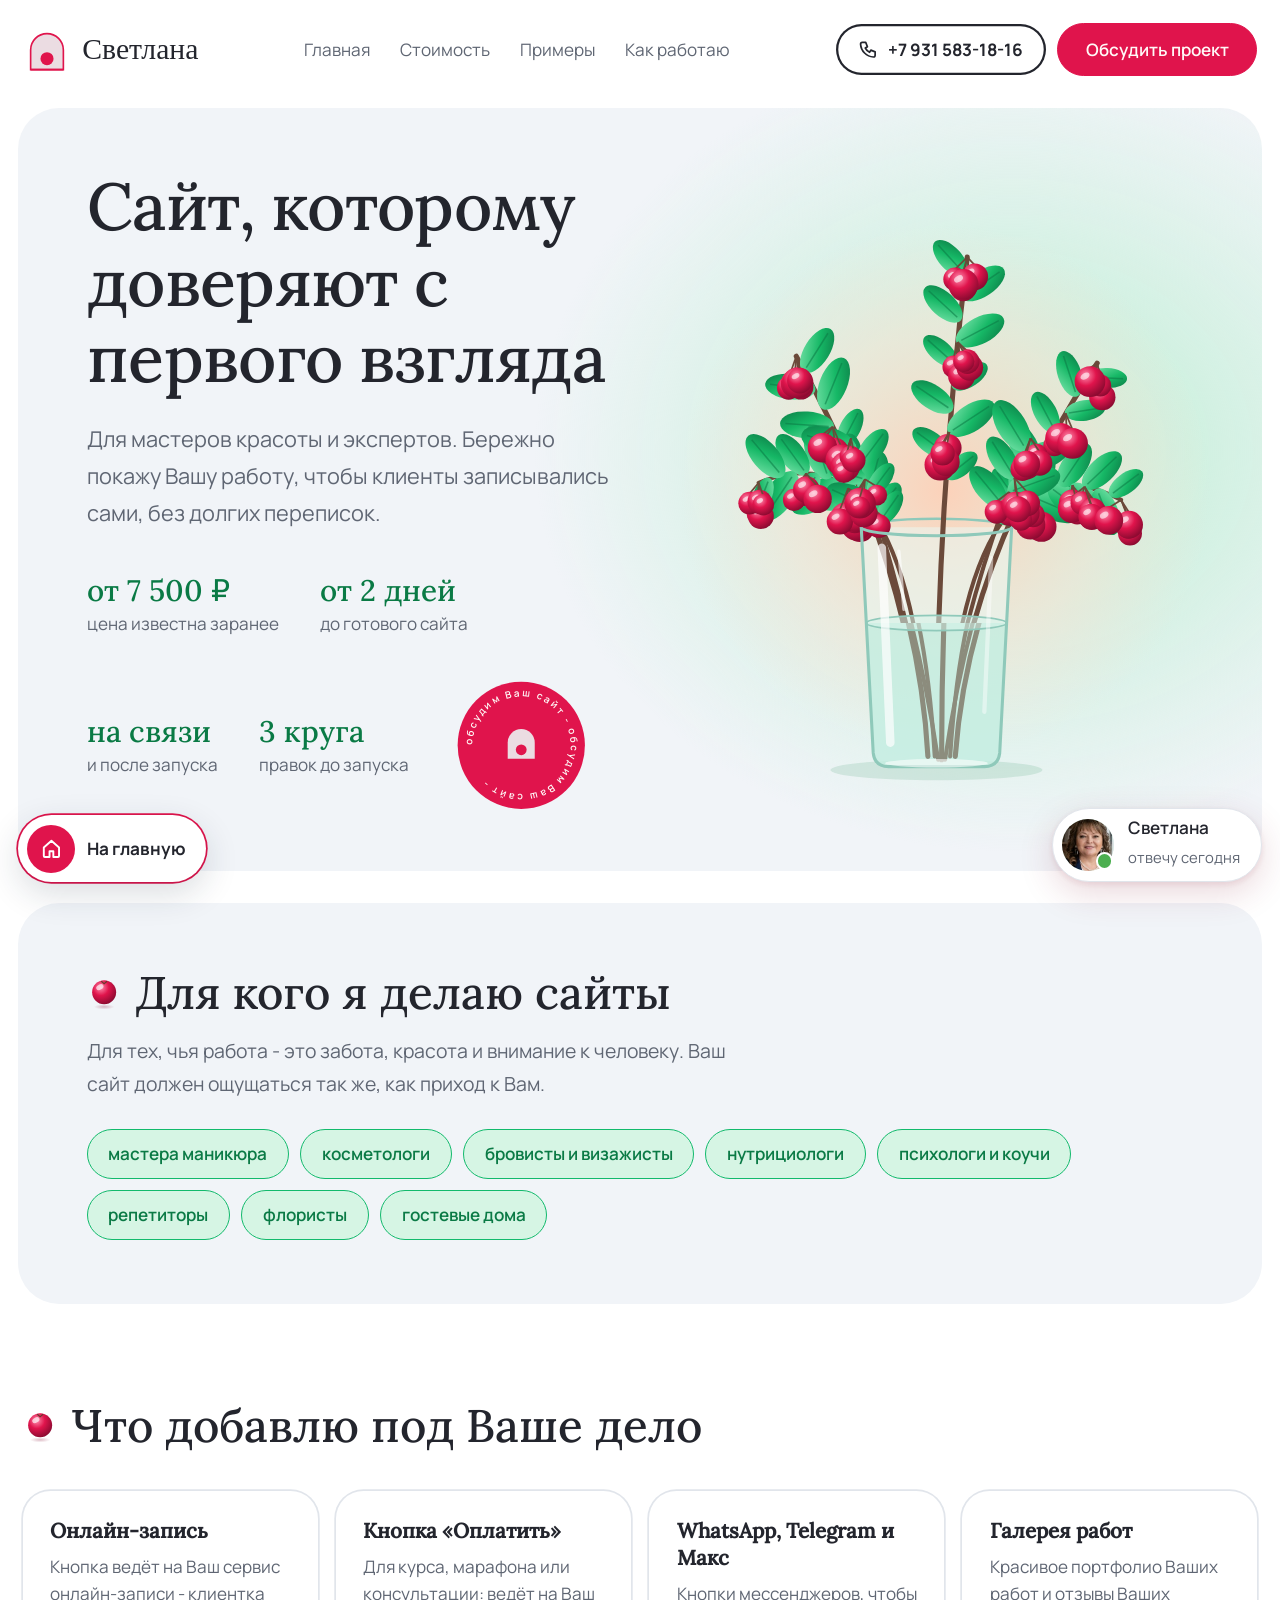
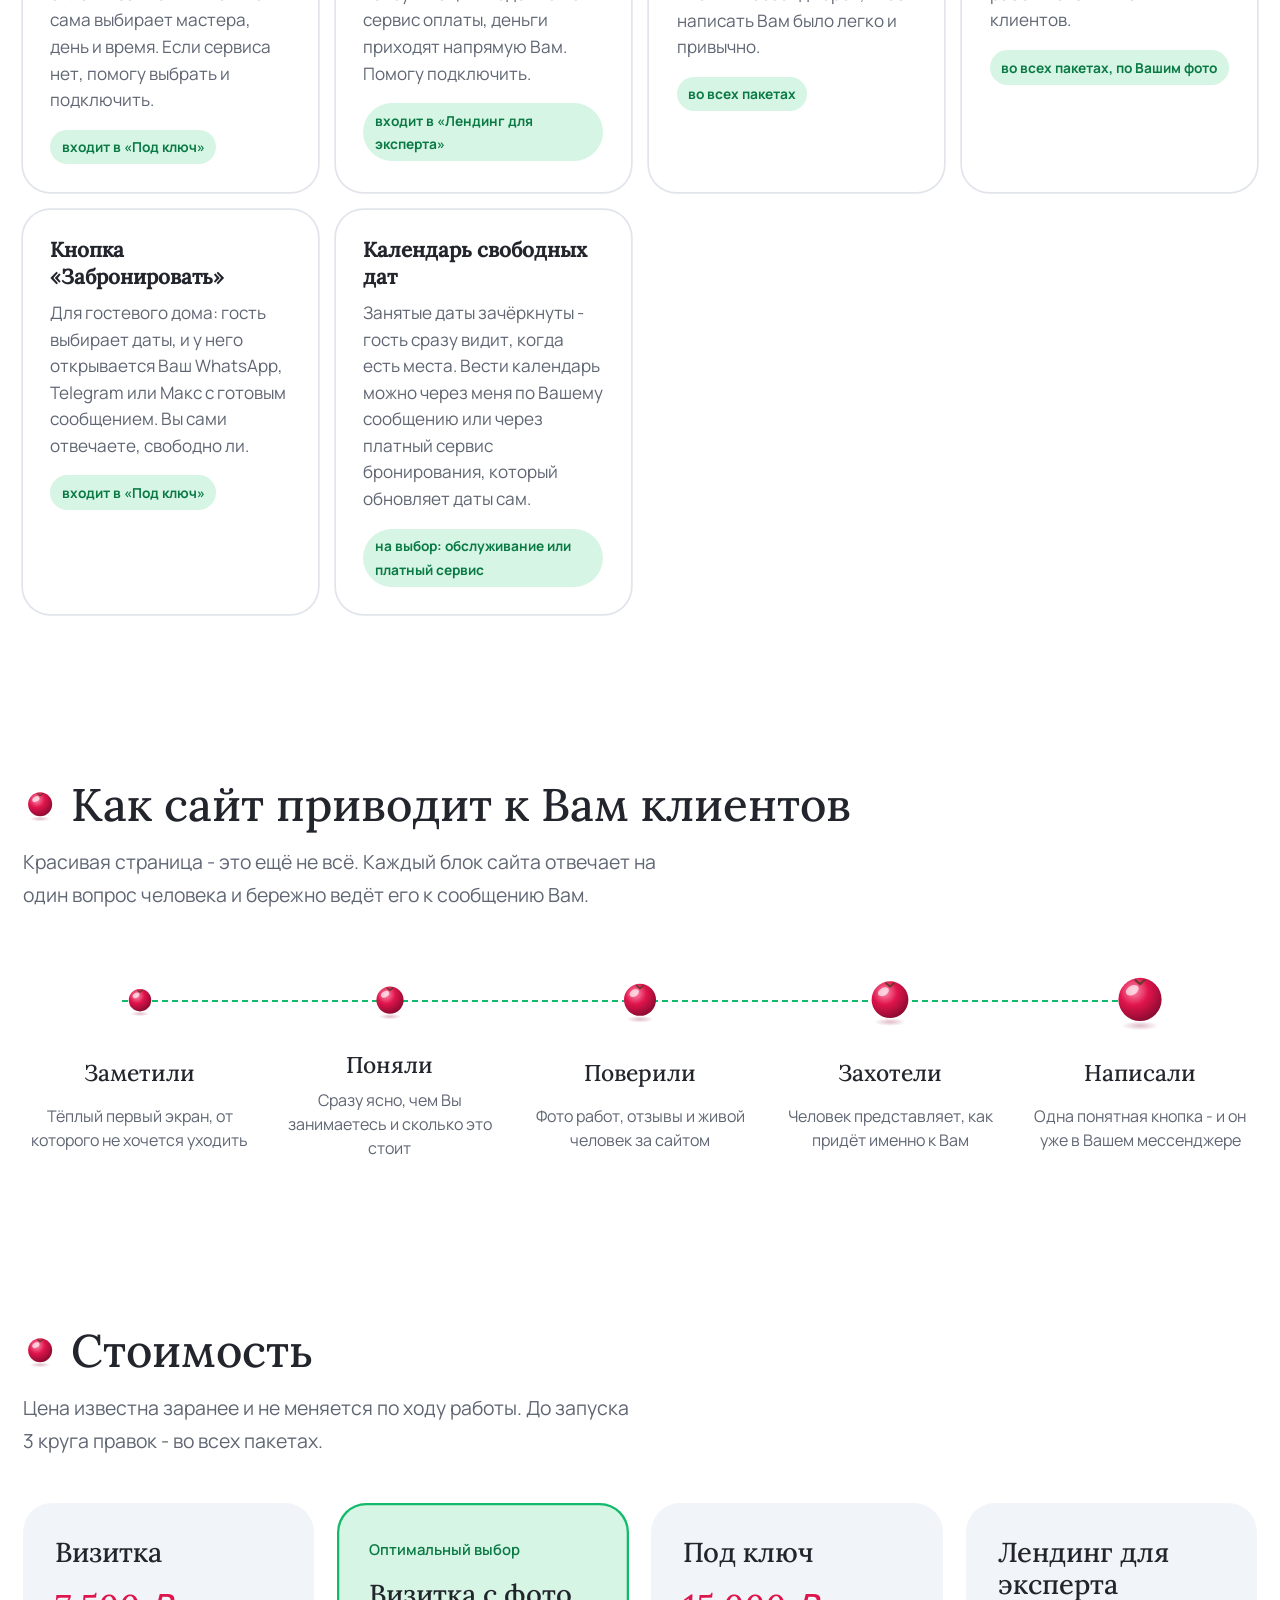
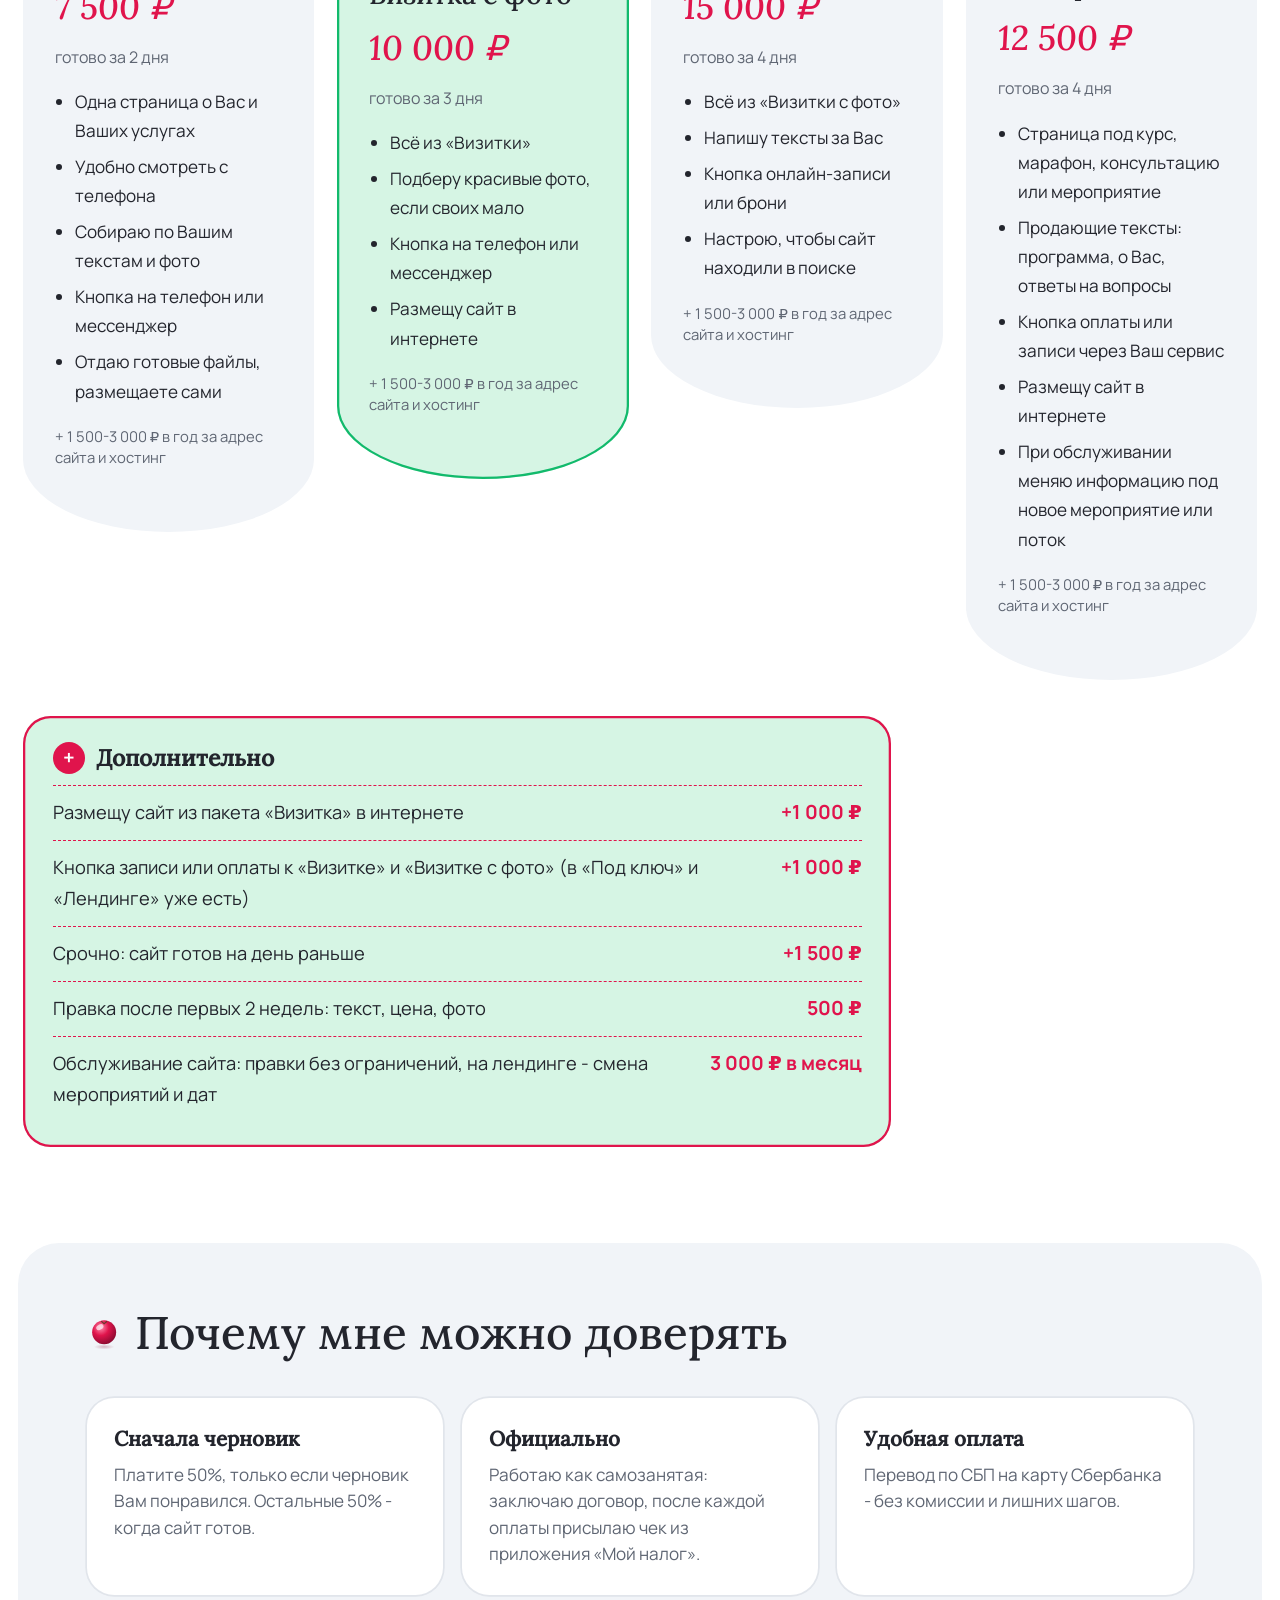
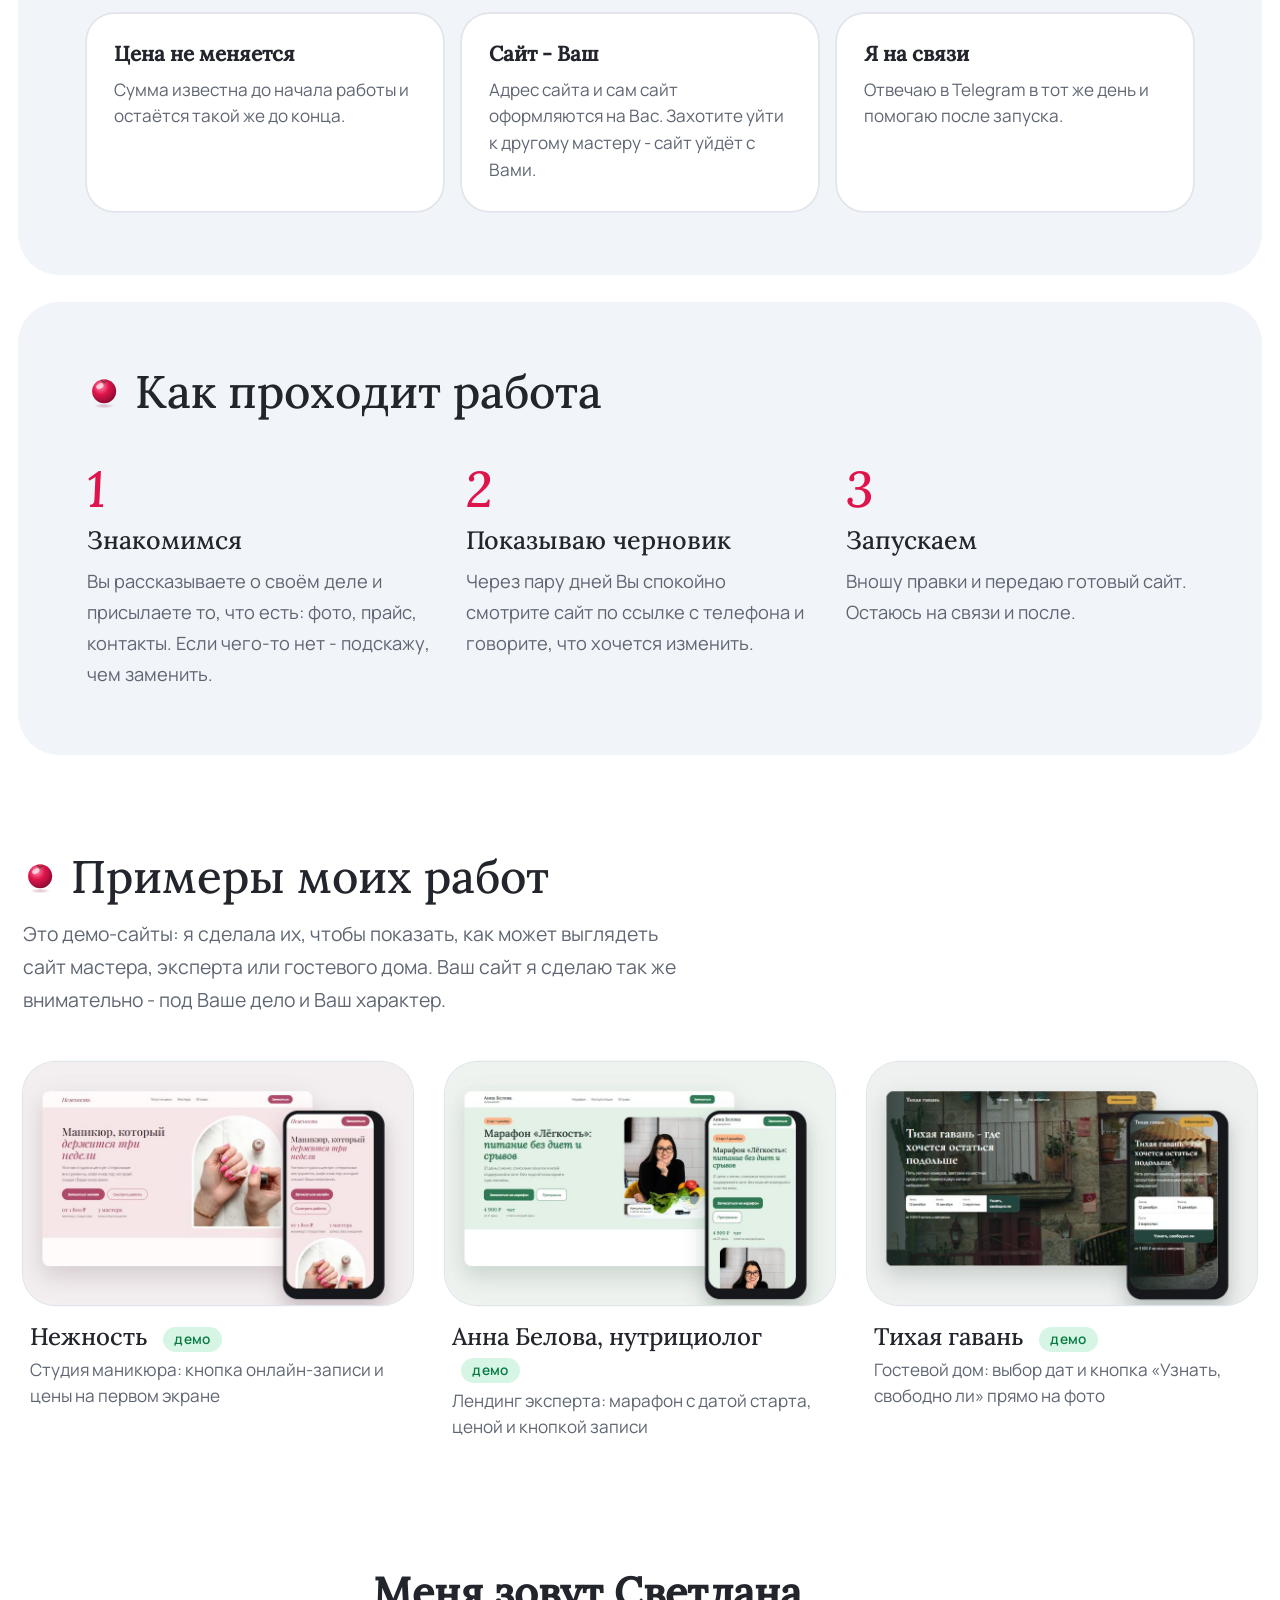
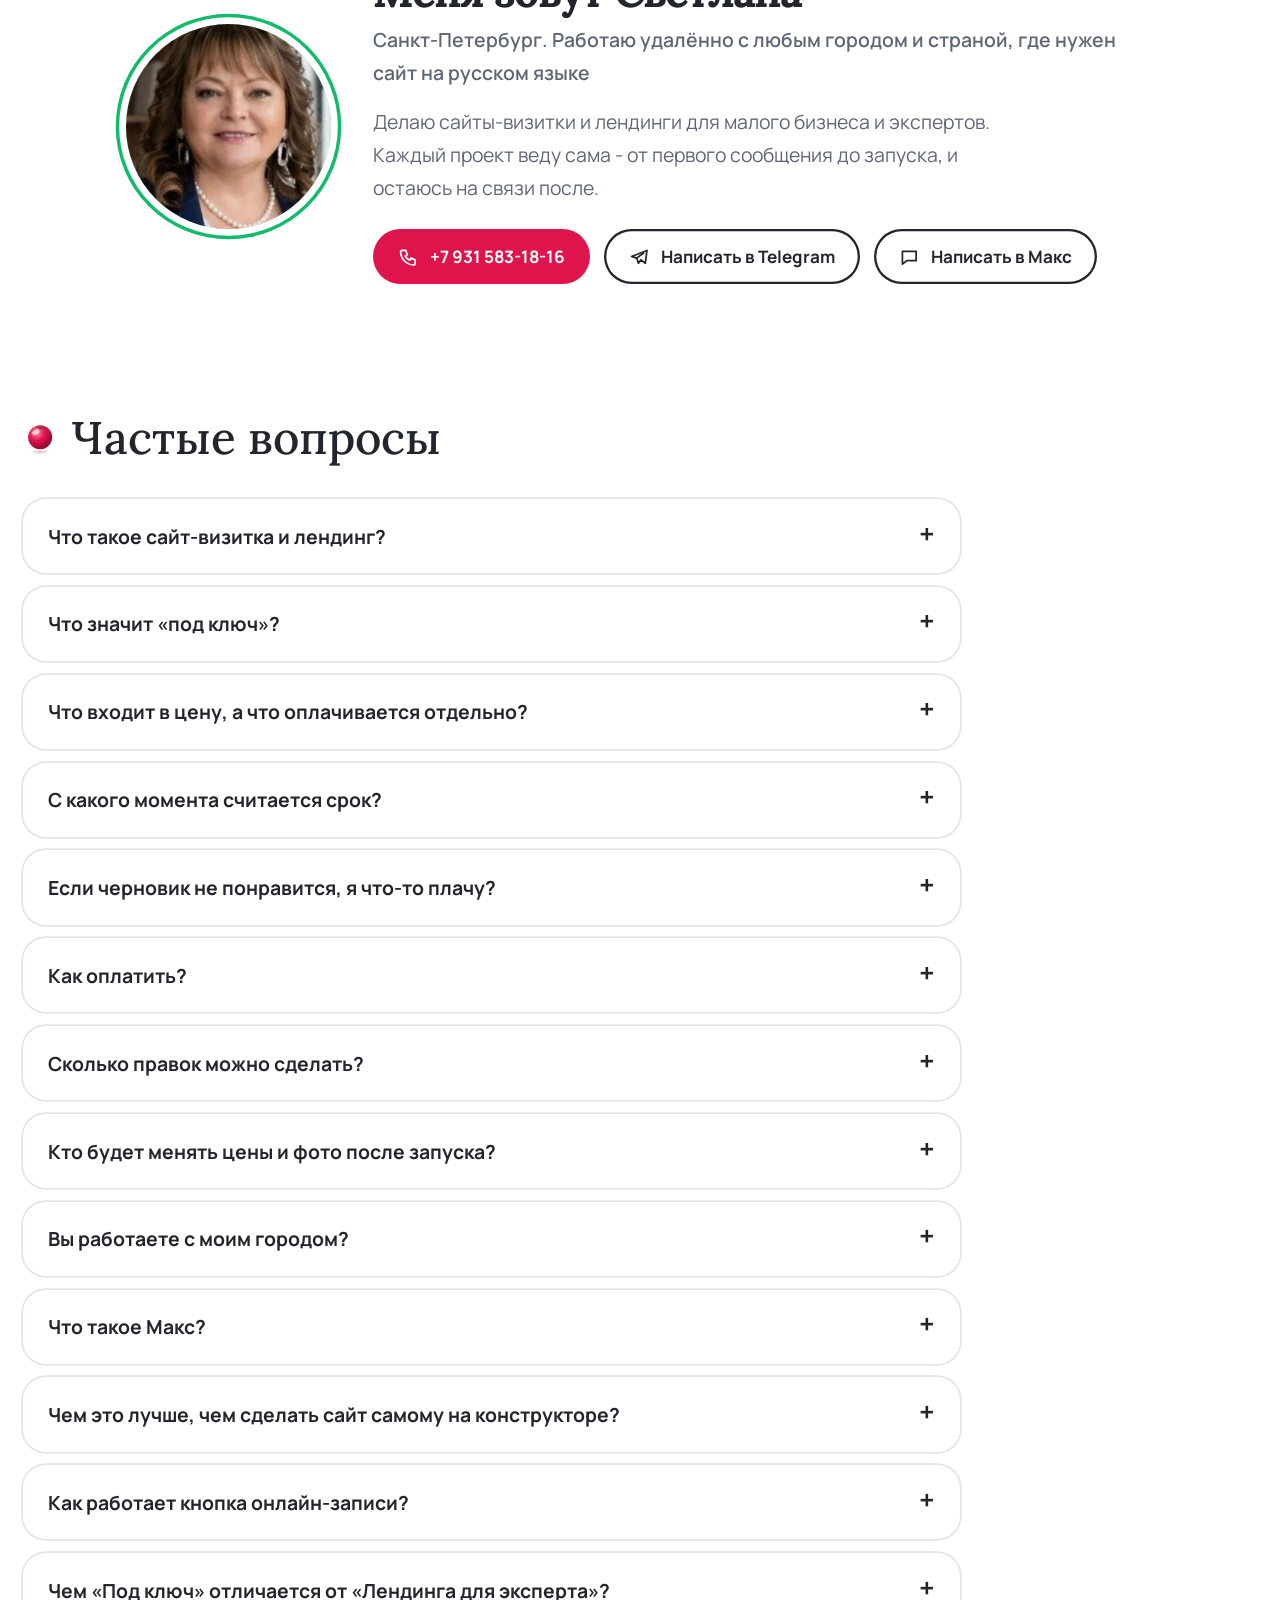
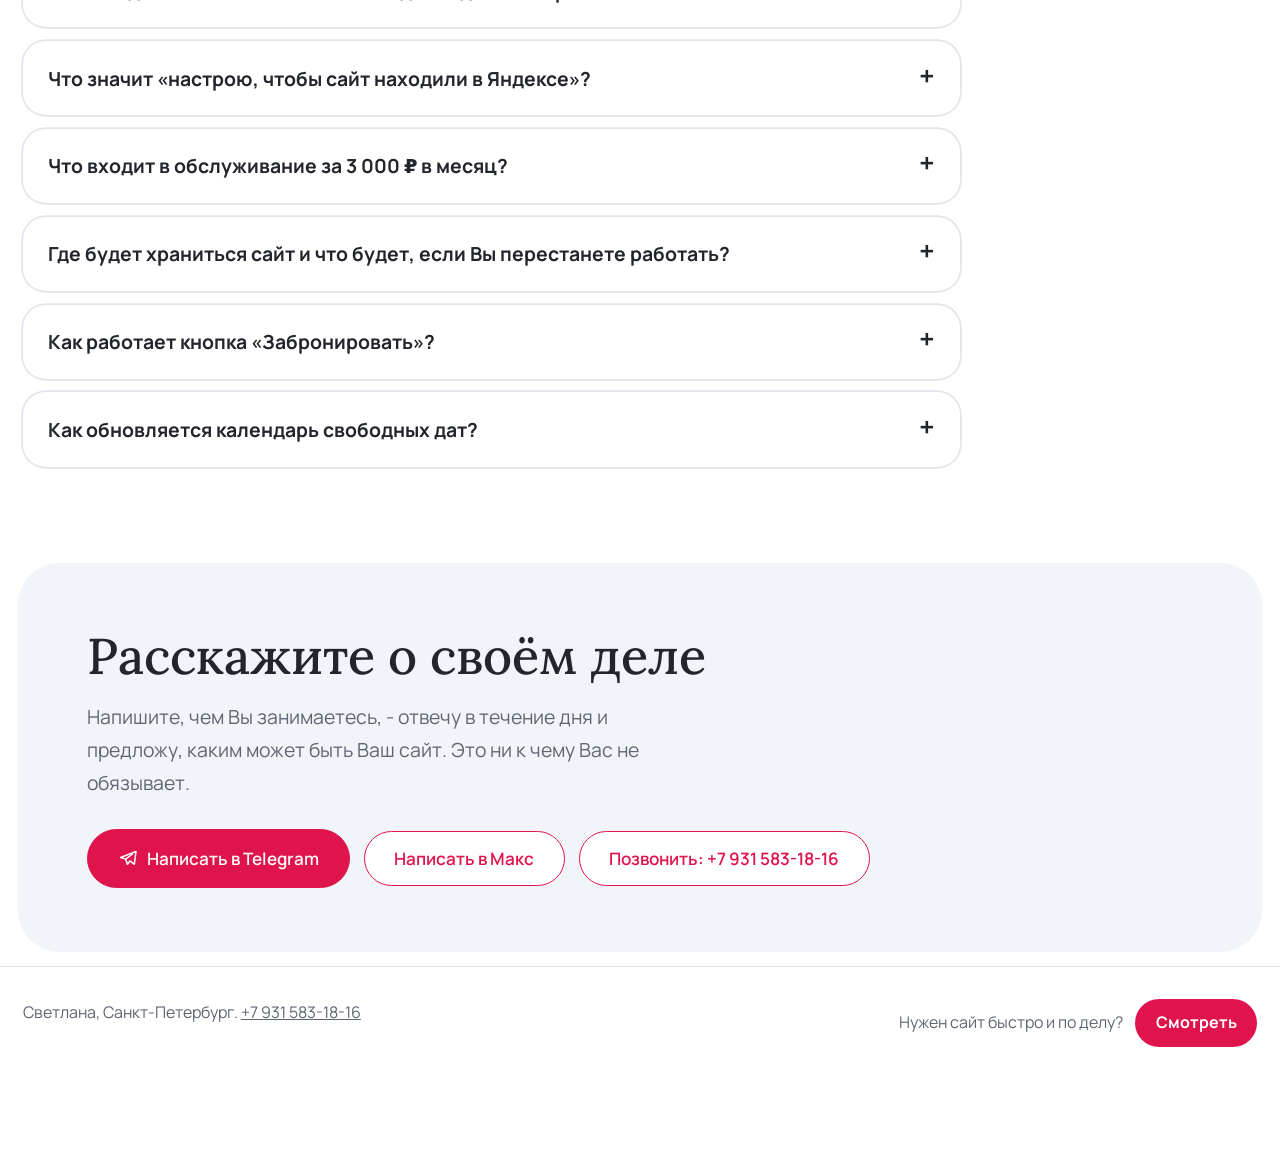
==== commit f8e66905: "Масштабирование всей страницы целиком: макет 1180/1120px растёт пропорционально ширине экрана (откат" ====
--- a/brusnika.html
+++ b/brusnika.html
@@ -14,7 +14,7 @@
 }
 
 *{box-sizing:border-box}
-body{margin:0;background:#E9E6E7;font:400 17px/1.7 var(--f-text);color:#2E2A2F;font-size:max(16px,1.05vw)}
+body{margin:0;background:#E9E6E7;font:400 17px/1.7 var(--f-text);color:#2E2A2F}
 h1,h2,h3{text-wrap:balance;margin:0;font-family:var(--f-head);font-weight:500;line-height:1.15}
 p{margin:0}
 a{color:inherit}
@@ -23,9 +23,9 @@
 
 /* страница */
 .site{background:var(--bg);color:var(--ink);transition:background .35s,color .35s}
-.in{margin:0 auto;padding-left:max(3vw,20px, env(safe-area-inset-left, 0px));padding-right:max(3vw,20px, env(safe-area-inset-right, 0px))}
-section{padding-block:max(52px,5vw)}
-.sec-title{font-size:clamp(26px,2.8vw,44px);margin-bottom:12px}
+.in{max-width:1120px;margin:0 auto;padding-left:max(20px, env(safe-area-inset-left, 0px));padding-right:max(20px, env(safe-area-inset-right, 0px))}
+section{padding-block:72px}
+.sec-title{font-size:clamp(28px,3.6vw,40px);margin-bottom:12px}
 .sec-lead{color:var(--muted);max-width:56ch}
 .soft{background:var(--soft)}
 
@@ -46,10 +46,10 @@
 .row{display:flex;gap:12px;flex-wrap:wrap;align-items:center}
 
 /* первый экран */
-.hero{padding-block:32px max(56px,6vw);background:radial-gradient(ellipse 70% 80% at 85% 30%, var(--glow), transparent 70%)}
+.hero{padding-block:32px 80px;background:radial-gradient(ellipse 70% 80% at 85% 30%, var(--glow), transparent 70%)}
 .soft{background:linear-gradient(180deg, var(--soft), color-mix(in srgb, var(--soft) 70%, var(--bg)))}
 .hero .in{display:grid;grid-template-columns:1.05fr 1fr;gap:48px;align-items:center}
-.hero h1{font-size:clamp(32px,3.8vw,66px);letter-spacing:-.01em}
+.hero h1{font-size:clamp(36px,5vw,58px);letter-spacing:-.01em}
 .hero .lead{font-size:19px;color:var(--muted);max-width:44ch;margin:22px 0 30px}
 .hero .facts{display:flex;gap:28px;margin-top:34px;flex-wrap:wrap;font-size:15px;color:var(--muted)}
 .hero .facts b{display:block;font:500 26px var(--f-head);color:var(--ink)}
@@ -99,7 +99,7 @@
 
 /* отзыв */
 .review{max-width:760px;margin:40px auto 0;text-align:center;display:grid;gap:16px;justify-items:center}
-.review blockquote{margin:0;font:italic 400 clamp(21px,2.2vw,32px)/1.45 var(--f-head)}
+.review blockquote{margin:0;font:italic 400 clamp(22px,2.6vw,28px)/1.45 var(--f-head)}
 .review span{color:var(--muted);font-size:15px}
 
 /* финал */
@@ -107,7 +107,7 @@
 .seal{width:200px;height:200px;display:block}
 .seal .ring{transform-origin:100px 100px;animation:spin 22s linear infinite}
 @keyframes spin{to{transform:rotate(360deg)}}
-.final h2{font-size:clamp(28px,3.4vw,50px);margin-bottom:14px}
+.final h2{font-size:clamp(30px,4vw,44px);margin-bottom:14px}
 .final p{color:var(--muted);max-width:48ch;margin-bottom:26px}
 
 footer{border-top:1px solid var(--line);padding-block:28px;font-size:14px;color:var(--muted)}
@@ -224,7 +224,7 @@
 .faq details[open] summary::after{transform:rotate(45deg)}
 .faq p{margin-top:10px;color:var(--muted);font-size:16px;line-height:1.6}
 /* обо мне и телефон */
-.me-sec{padding-block:max(36px,4vw)}
+.me-sec{padding-block:40px}
 .me{display:grid;grid-template-columns:auto 1fr;gap:36px;align-items:center;max-width:900px;margin:0 auto}
 .me img{width:180px;height:180px;border-radius:50%;object-fit:cover;display:block;box-shadow:0 0 0 6px #FFFFFF,0 0 0 9px var(--me-ring, #12BA6C)}
 .me h2{font:700 clamp(26px,3vw,36px)/1.15 var(--f-head);margin:0}
@@ -264,6 +264,9 @@
 @media (max-width:480px){header .in{flex-wrap:nowrap;gap:10px}.logo span{font-size:21px}.logo svg{width:34px;height:34px}.top-actions{gap:8px}.top-actions .top-btn{padding:11px 13px;font-size:13px}.phone-top{padding:11px}}
 .card4 .inc{--inc-bg:var(--tint);--inc-fg:var(--third-deep);justify-self:start;margin-top:6px;font-style:normal;font-size:12px;font-weight:700;padding:5px 10px;border-radius:999px;background:var(--inc-bg);color:var(--inc-fg)}
 .plan .host{margin:4px 0 0;font-size:13px;line-height:1.4;color:var(--muted)}
+
+.page-scale{width:100%;max-width:1120px;margin:0 auto}
+html,body{overflow-x:hidden}
 </style>
 
 
@@ -280,7 +283,8 @@
   <symbol id="tg" viewBox="0 0 24 24"><path d="M21 4 3 11l6 2 2 6 3-4 5 4z" fill="none" stroke="currentColor" stroke-width="1.8" stroke-linejoin="round"/><path d="m9 13 8-6" stroke="currentColor" stroke-width="1.8" stroke-linecap="round"/></symbol>
   <symbol id="chat" viewBox="0 0 24 24"><path d="M4 19l1.3-3.9A8 8 0 1 1 8.6 18z" fill="none" stroke="currentColor" stroke-width="1.8" stroke-linejoin="round"/></symbol>
 </svg>
-
+<body>
+<div class="page-scale">
 <main class="site" id="site" data-v="a">
 
   <header class="top">
@@ -530,5 +534,24 @@
     <span class="txt"><b>Светлана</b><small>отвечу сегодня</small></span>
   </a>
 </main>
+</div>
+</body>
 <script src="pomoshnik.js" defer></script>
-
+<script>
+/* Масштаб всей страницы: дизайн фиксированной ширины растёт пропорционально экрану */
+(function(){
+  var el=document.querySelector('.page-scale');
+  if(!el)return;
+  var base=1120;
+  function fit(){
+    var w=document.documentElement.clientWidth;
+    el.style.zoom=w>base?(w/base):1;
+  }
+  window.addEventListener('resize',fit);
+  window.addEventListener('orientationchange',fit);
+  fit();
+  if(document.fonts&&document.fonts.ready)document.fonts.ready.then(fit);
+})();
+</script>
+
+
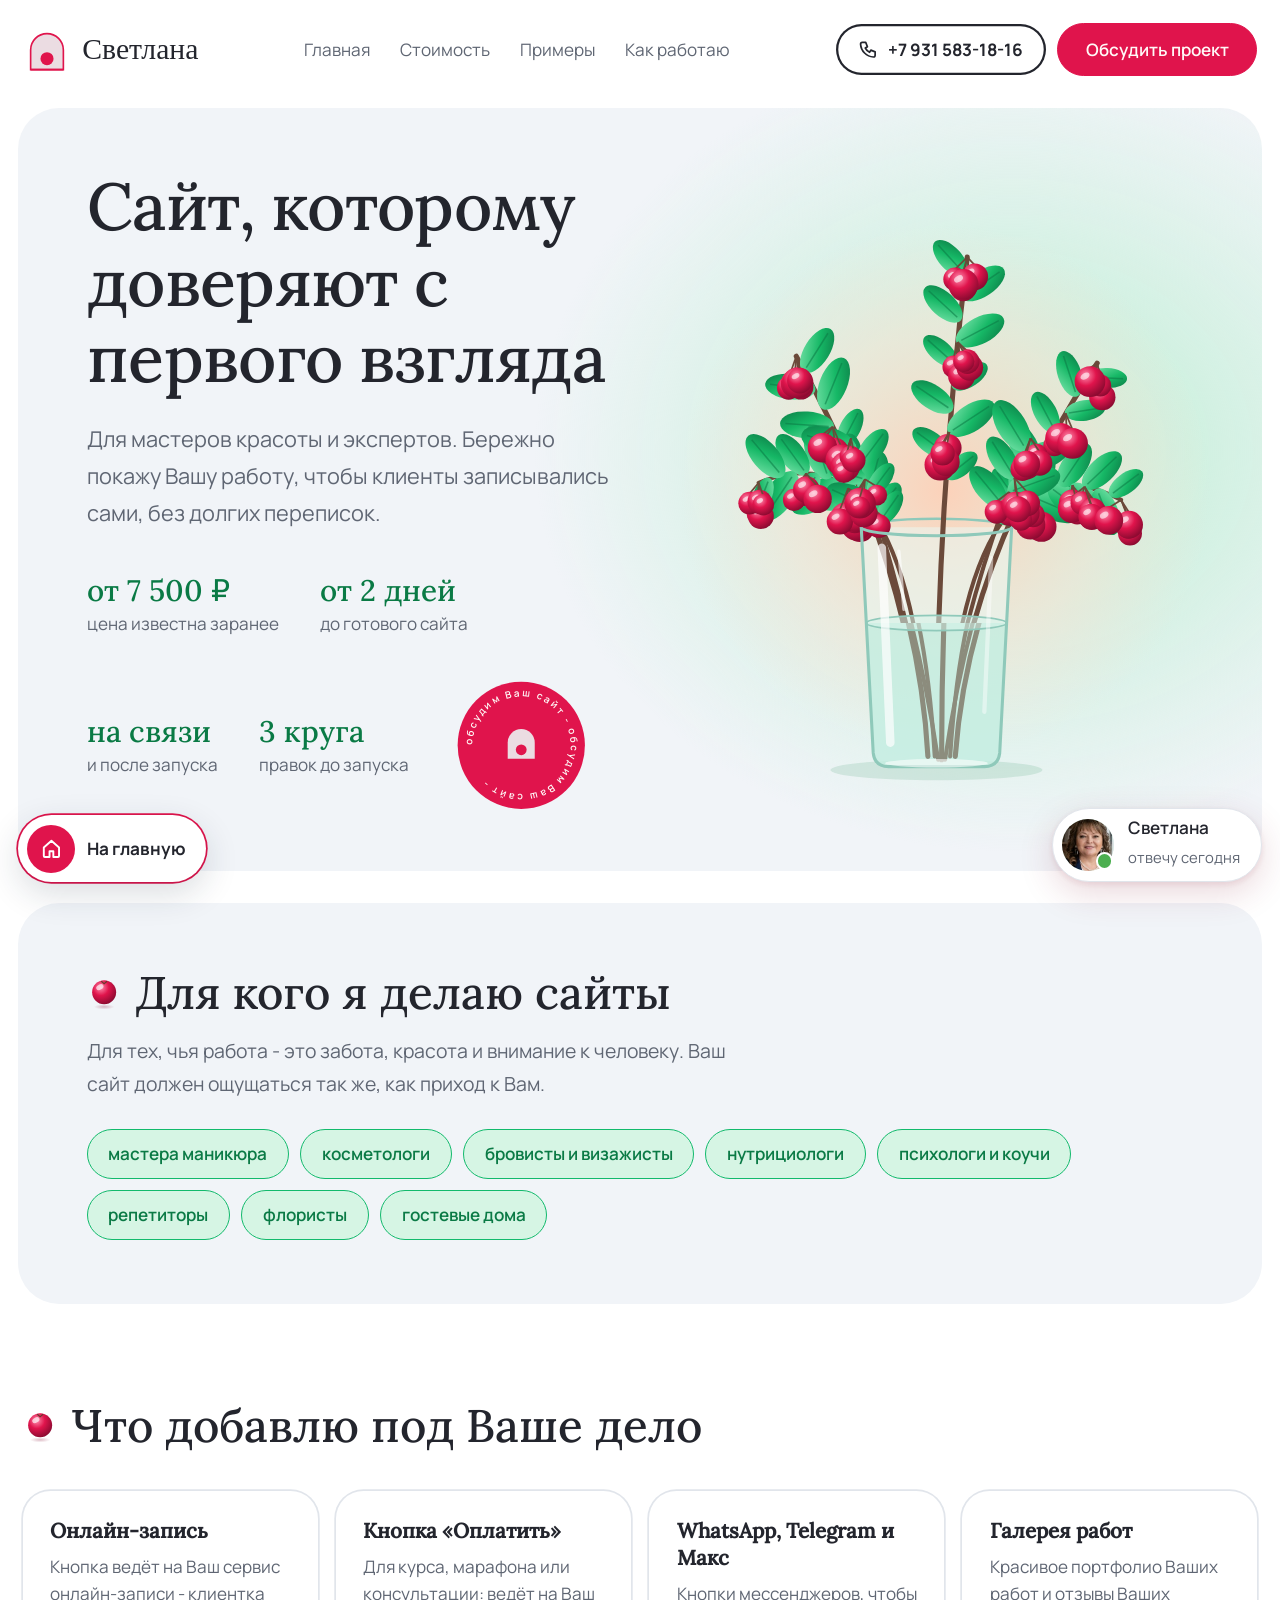
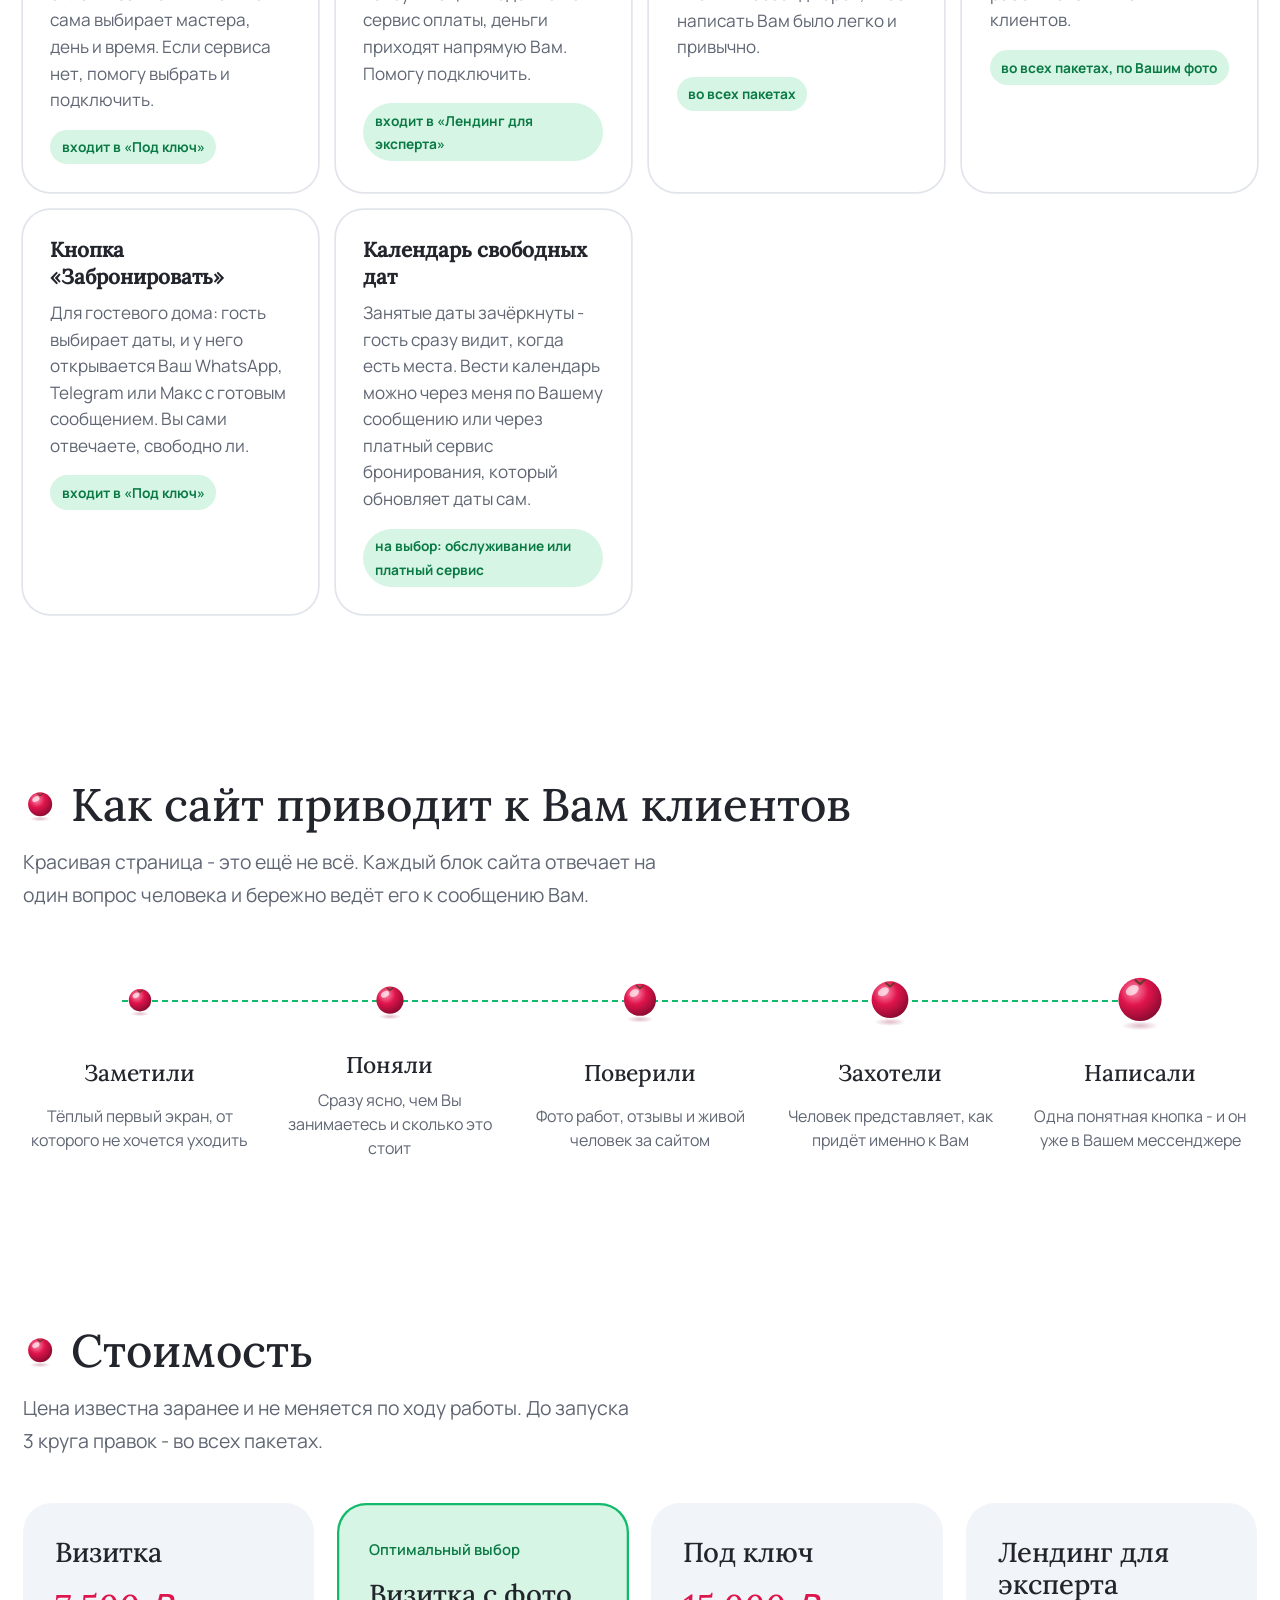
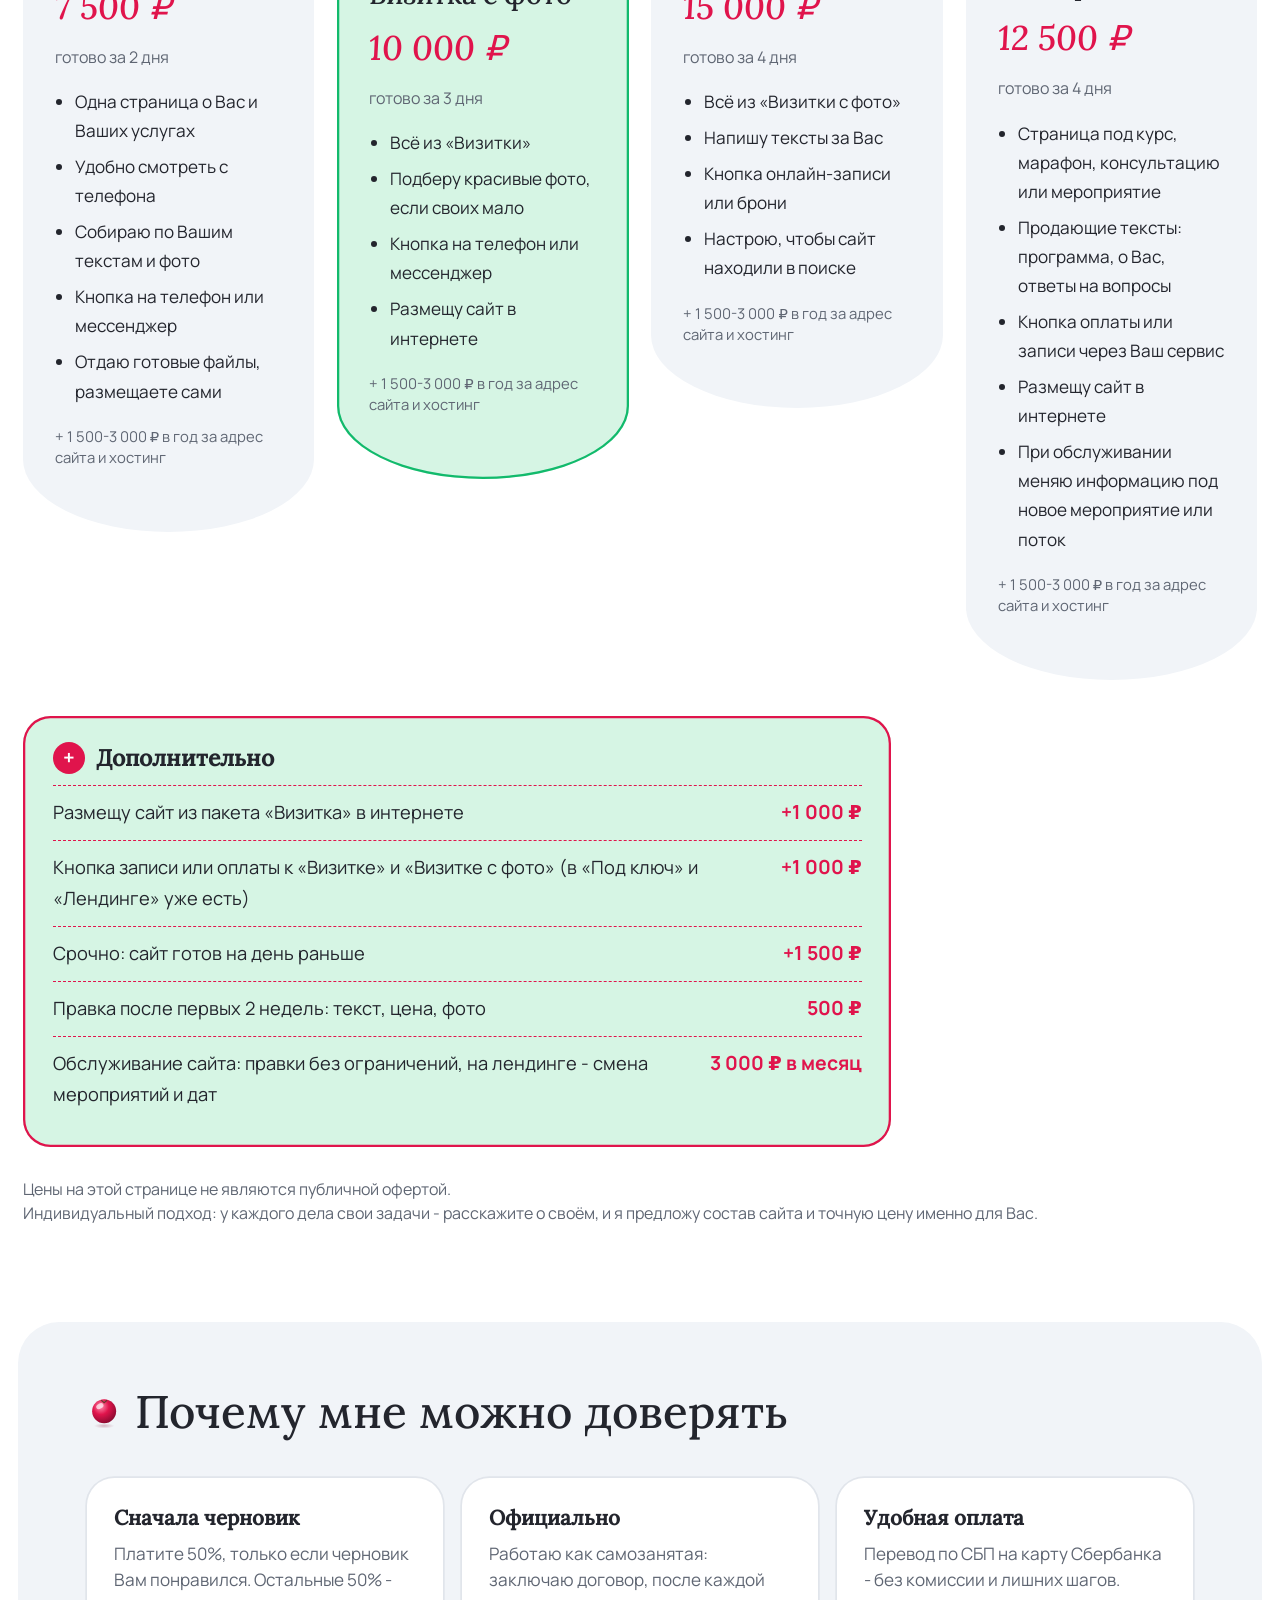
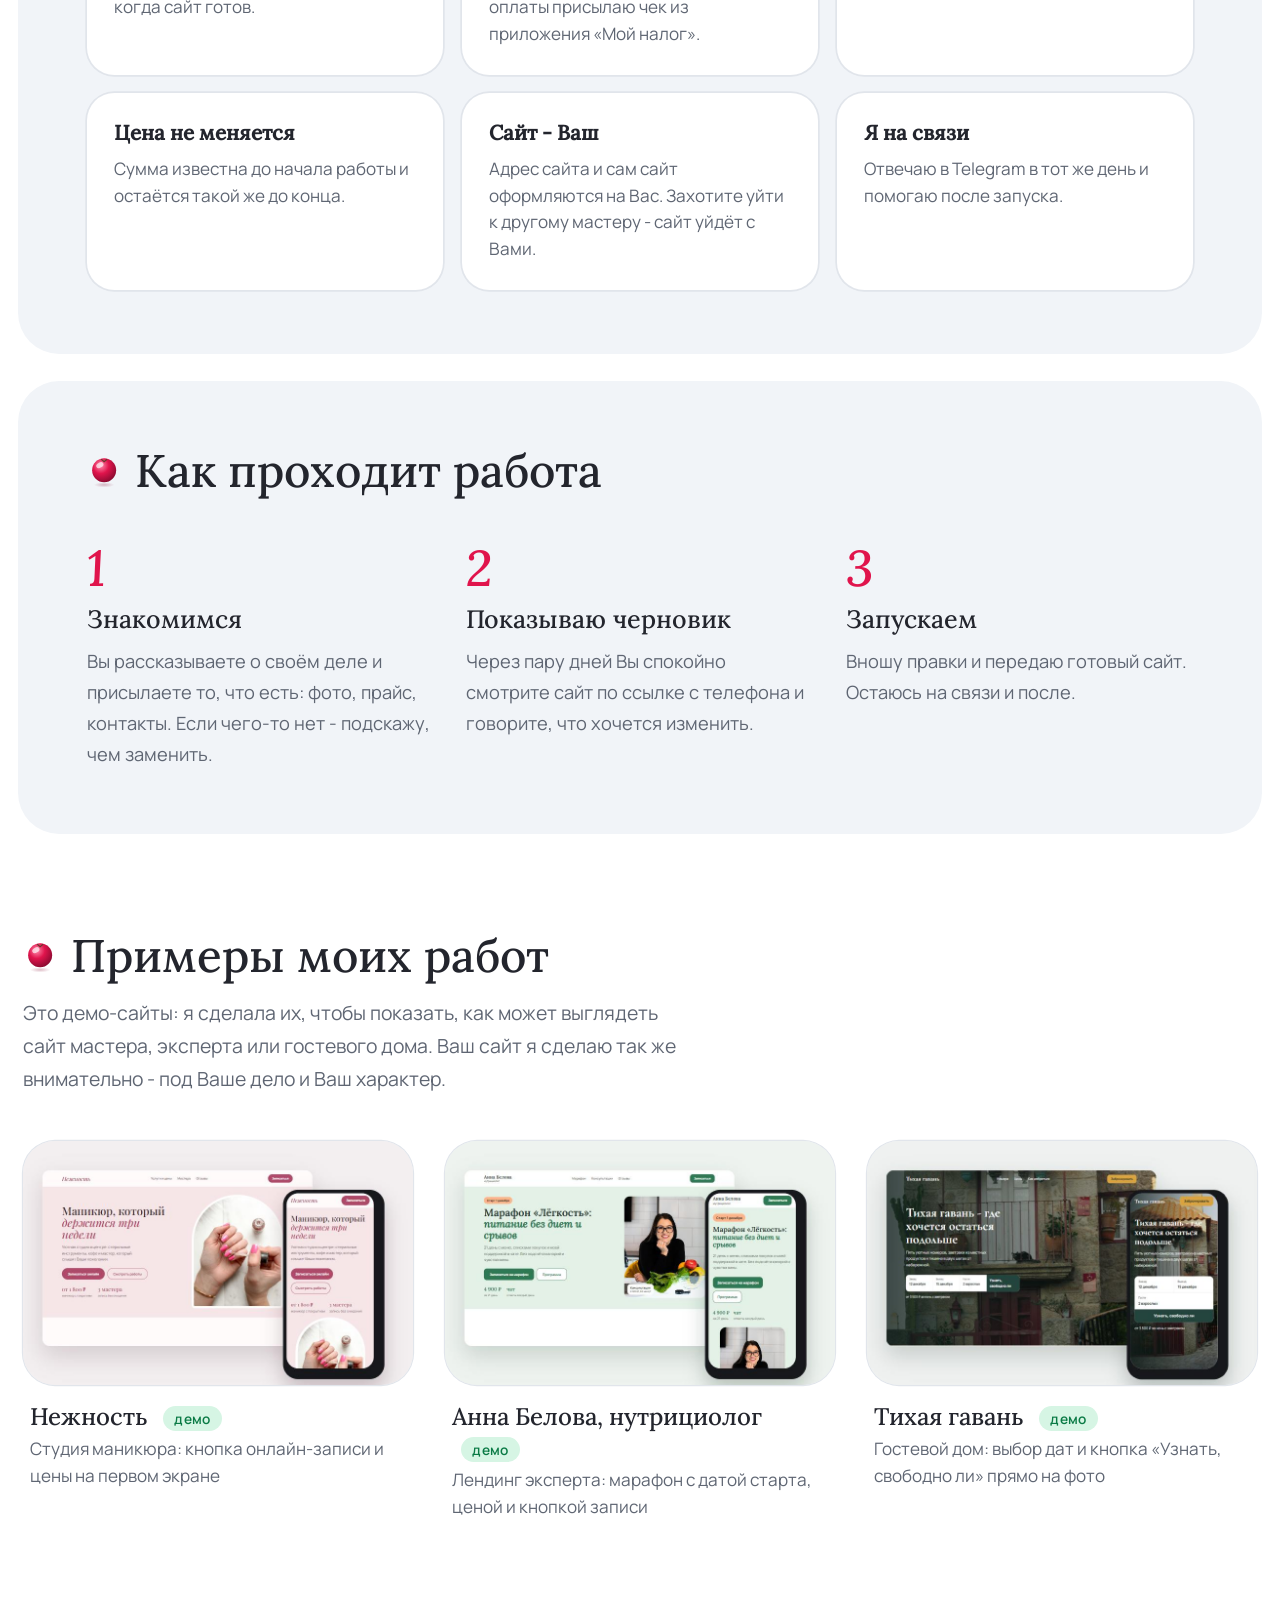
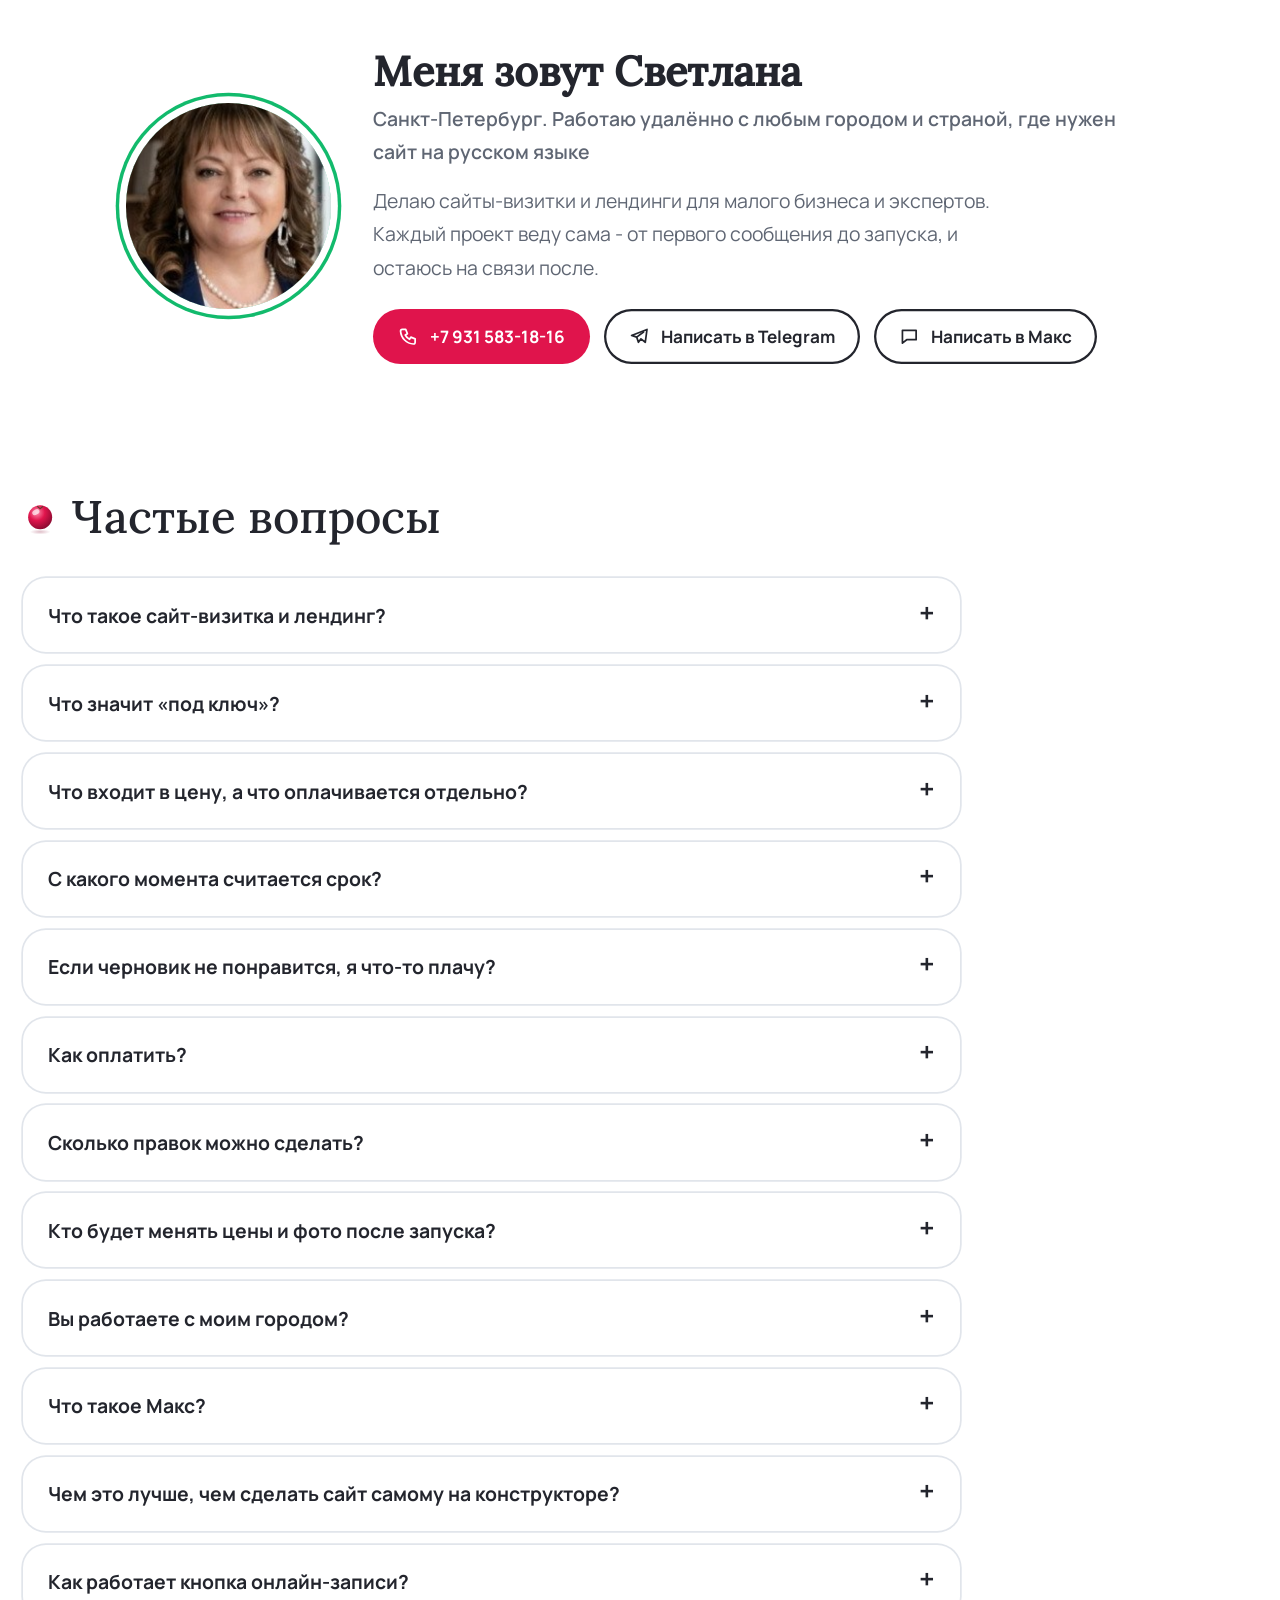
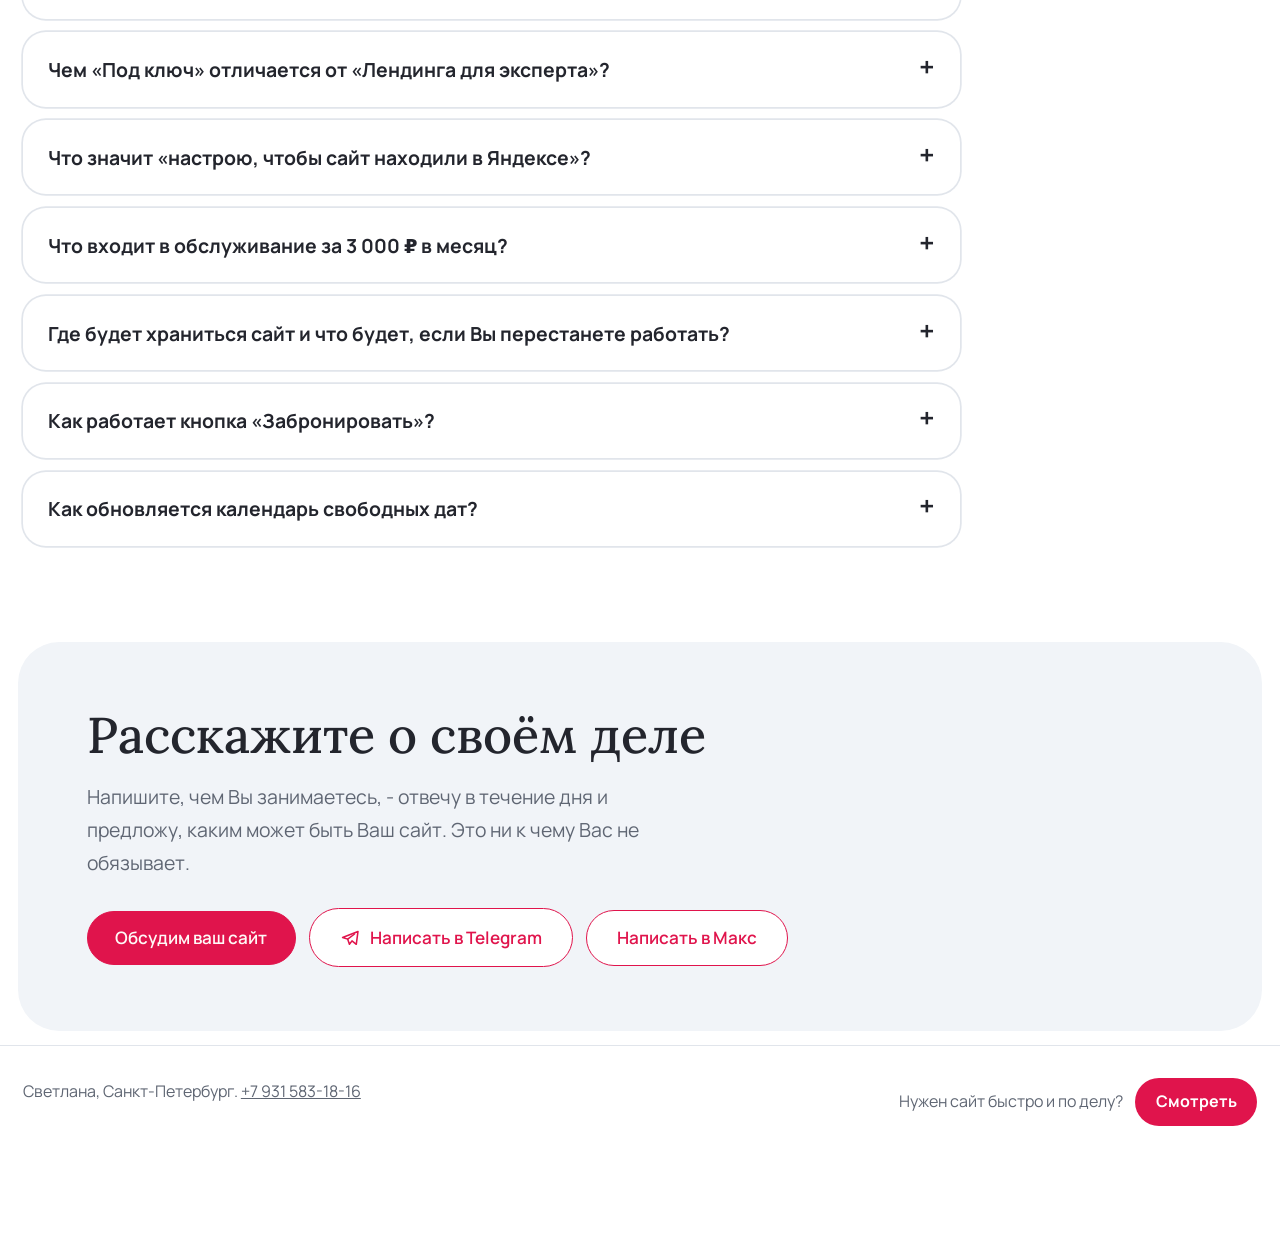
==== commit c285fb52: "Кнопки внизу демо-страниц ведут на помощника, окно помощника крупное и масштабируется, дисклеймер пр" ====
--- a/brusnika.html
+++ b/brusnika.html
@@ -223,6 +223,7 @@
 .faq summary::after{content:"+";font-size:24px;line-height:1;transition:transform .2s}
 .faq details[open] summary::after{transform:rotate(45deg)}
 .faq p{margin-top:10px;color:var(--muted);font-size:16px;line-height:1.6}
+.legal{margin:26px 0 0;font-size:14px;line-height:1.55;color:var(--muted)}
 /* обо мне и телефон */
 .me-sec{padding-block:40px}
 .me{display:grid;grid-template-columns:auto 1fr;gap:36px;align-items:center;max-width:900px;margin:0 auto}
@@ -426,6 +427,7 @@
         <div class="ex"><span>Правка после первых 2 недель: текст, цена, фото</span><b class="nw">500&nbsp;₽</b></div>
         <div class="ex"><span>Обслуживание сайта: правки без ограничений, на лендинге - смена мероприятий и дат</span><b class="nw">3&nbsp;000&nbsp;₽ в месяц</b></div>
       </div>
+      <p class="legal">Цены на этой странице не являются публичной офертой.<br>Индивидуальный подход: у каждого дела свои задачи - расскажите о своём, и я предложу состав сайта и точную цену именно для Вас.</p>
     </div>
   </section>
 
@@ -516,9 +518,9 @@
         <h2>Расскажите о своём деле</h2>
         <p>Напишите, чем Вы занимаетесь, - отвечу в течение дня и предложу, каким может быть Ваш сайт. Это ни к чему Вас не обязывает.</p>
         <div class="row">
-          <a class="btn main" href="https://t.me/Website_bystro" target="_blank" rel="noopener"><svg aria-hidden="true"><use href="#tg"/></svg>Написать в Telegram</a>
+          <a class="btn main top-btn" href="https://t.me/Website_bystro" target="_blank" rel="noopener">Обсудим ваш сайт</a>
+        <a class="btn ghost" href="https://t.me/Website_bystro" target="_blank" rel="noopener"><svg aria-hidden="true"><use href="#tg"/></svg>Написать в Telegram</a>
         <a class="btn ghost" href="https://max.ru/u/f9LHodD0cOKmZTJR2Hq6jo_UnEer7Ip-8JwHayHEPmbGhq7Ukyw1NXHAREg" target="_blank" rel="noopener">Написать в Макс</a>
-        <a class="btn ghost" href="tel:+79315831816">Позвонить: +7 931 583-18-16</a>
         </div>
       </div>
     </div>
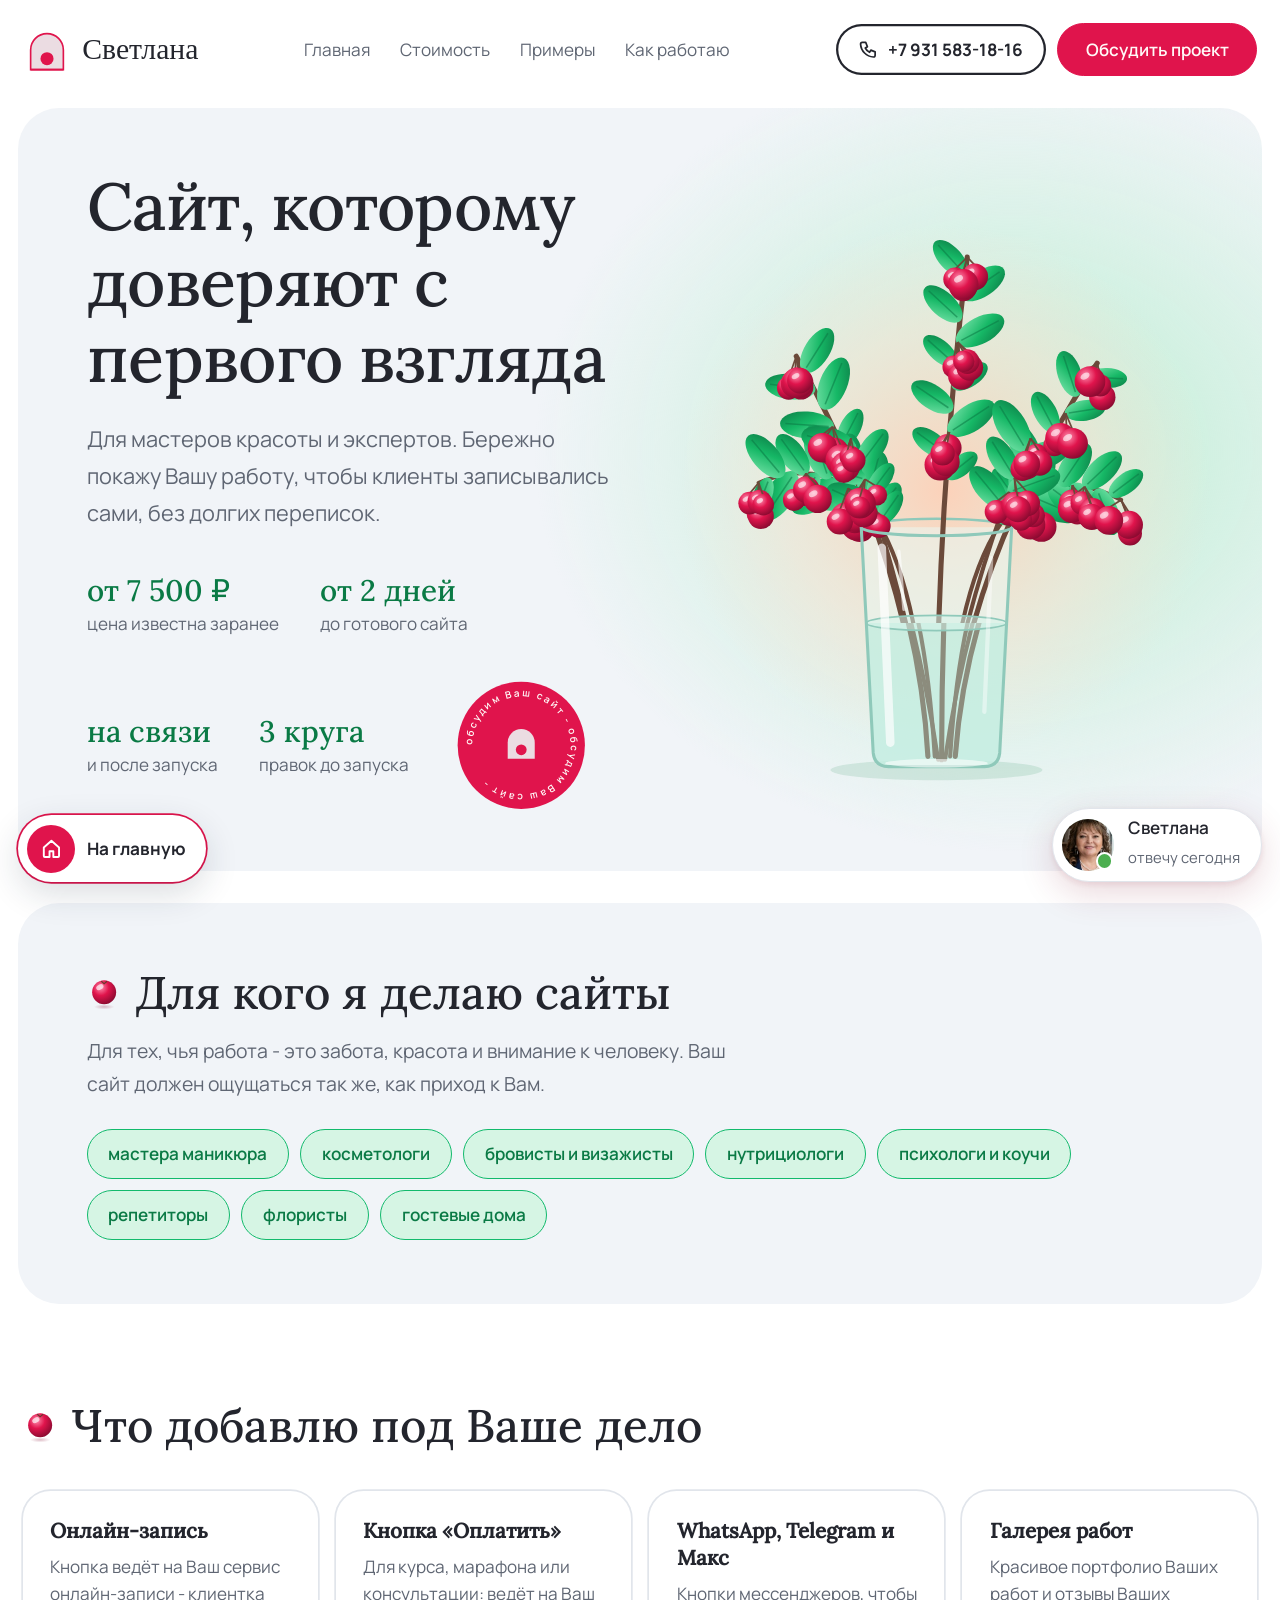
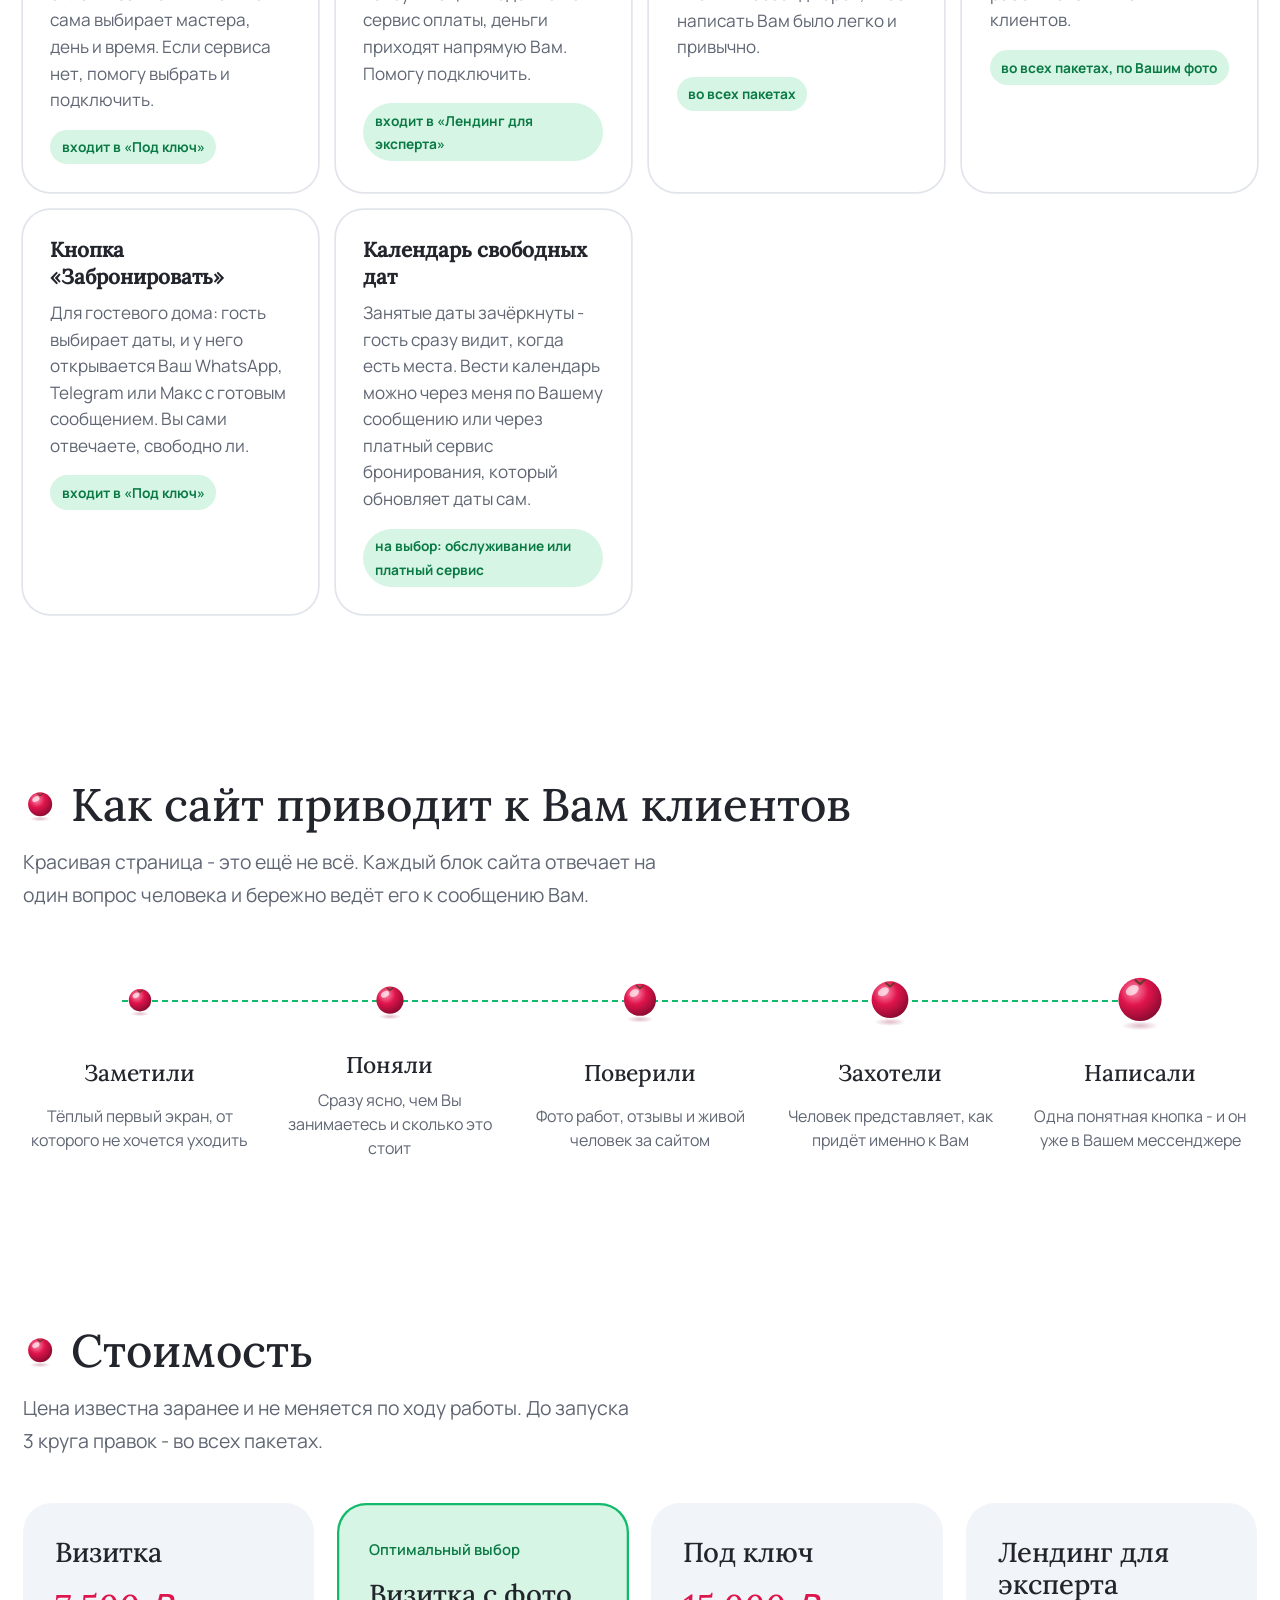
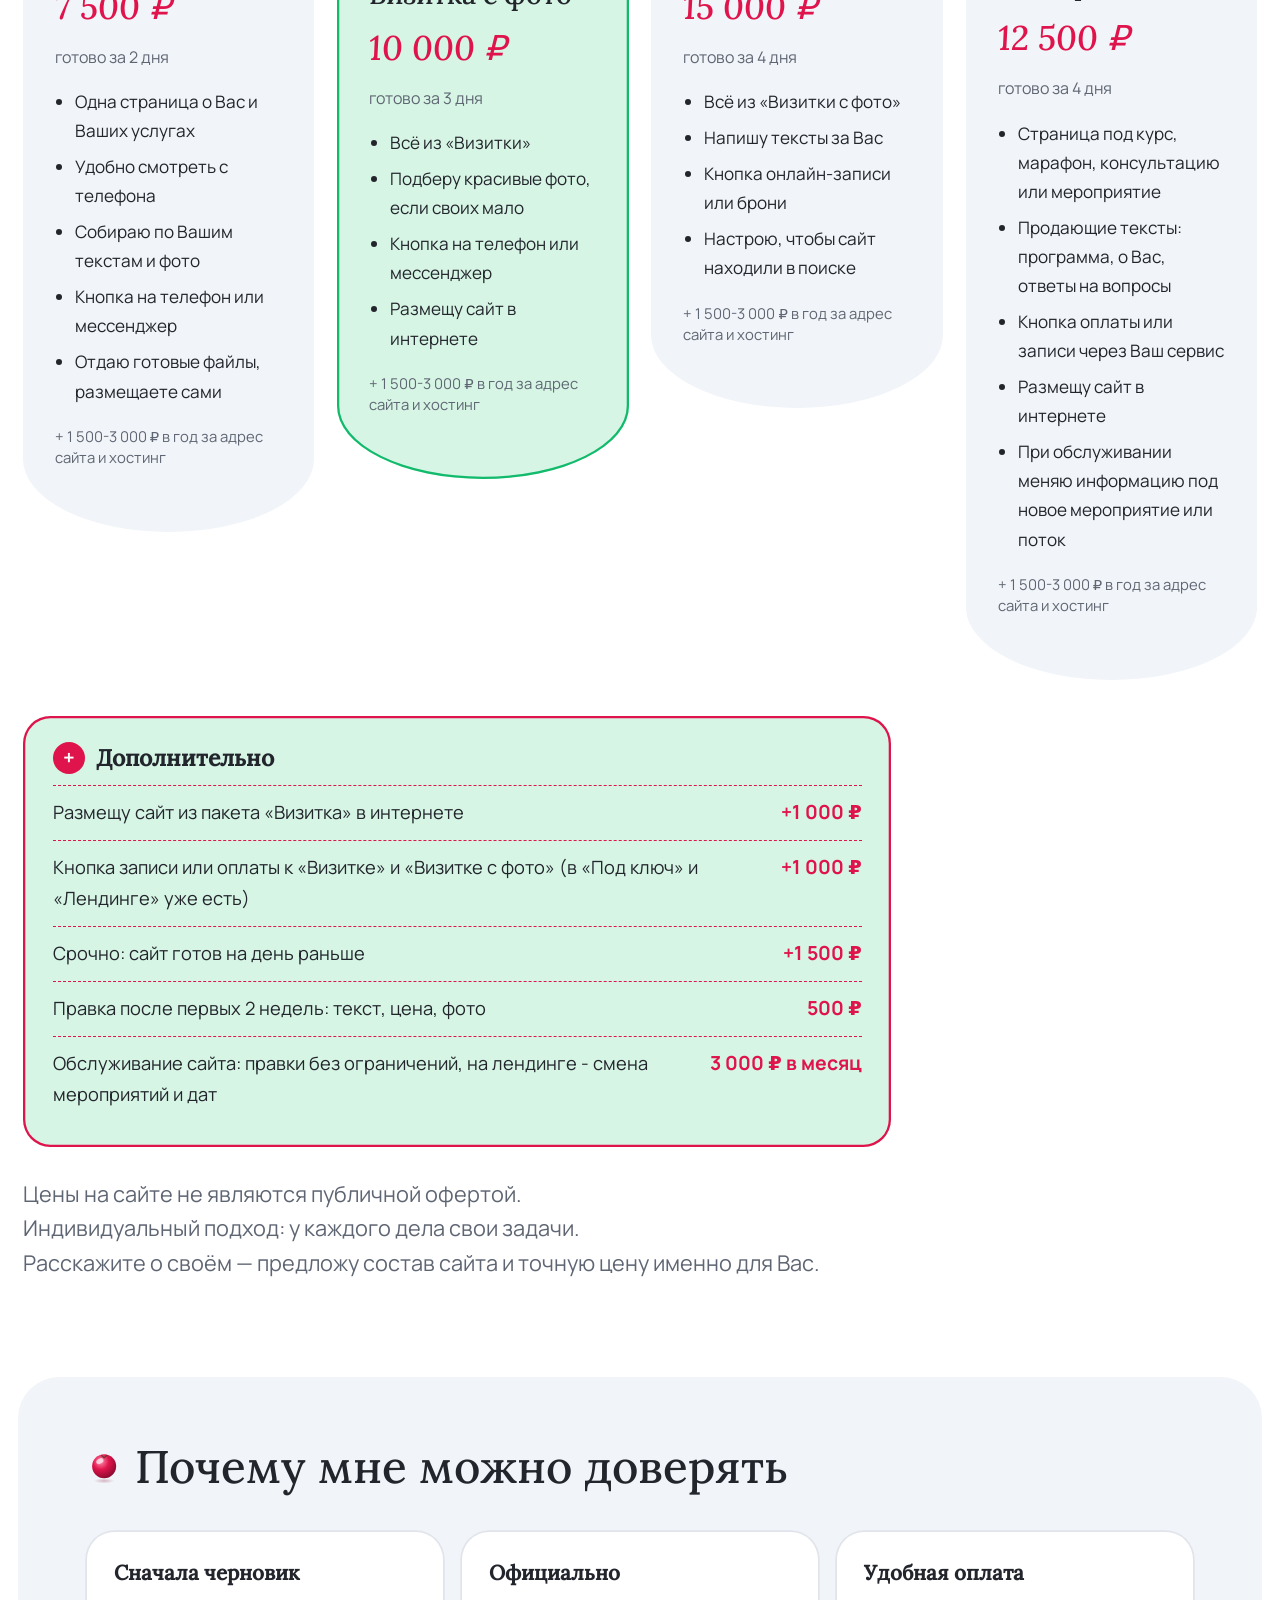
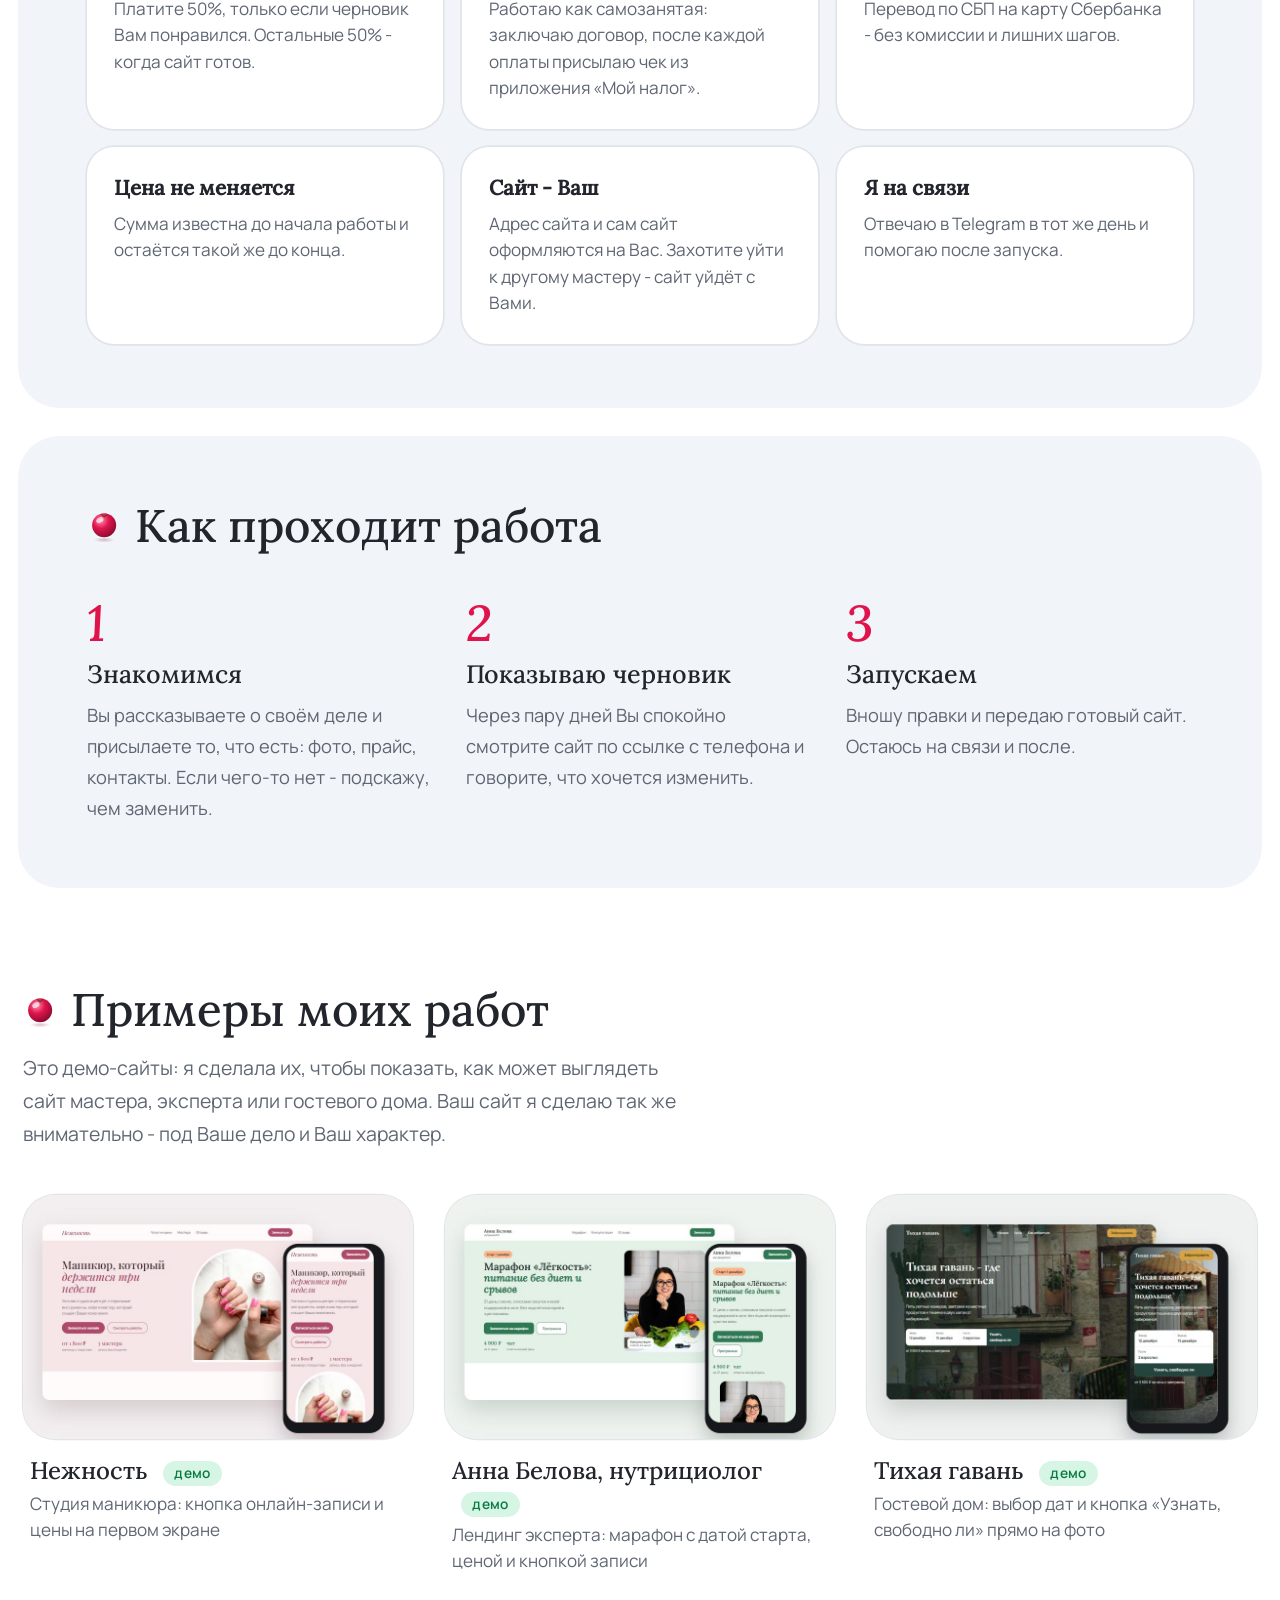
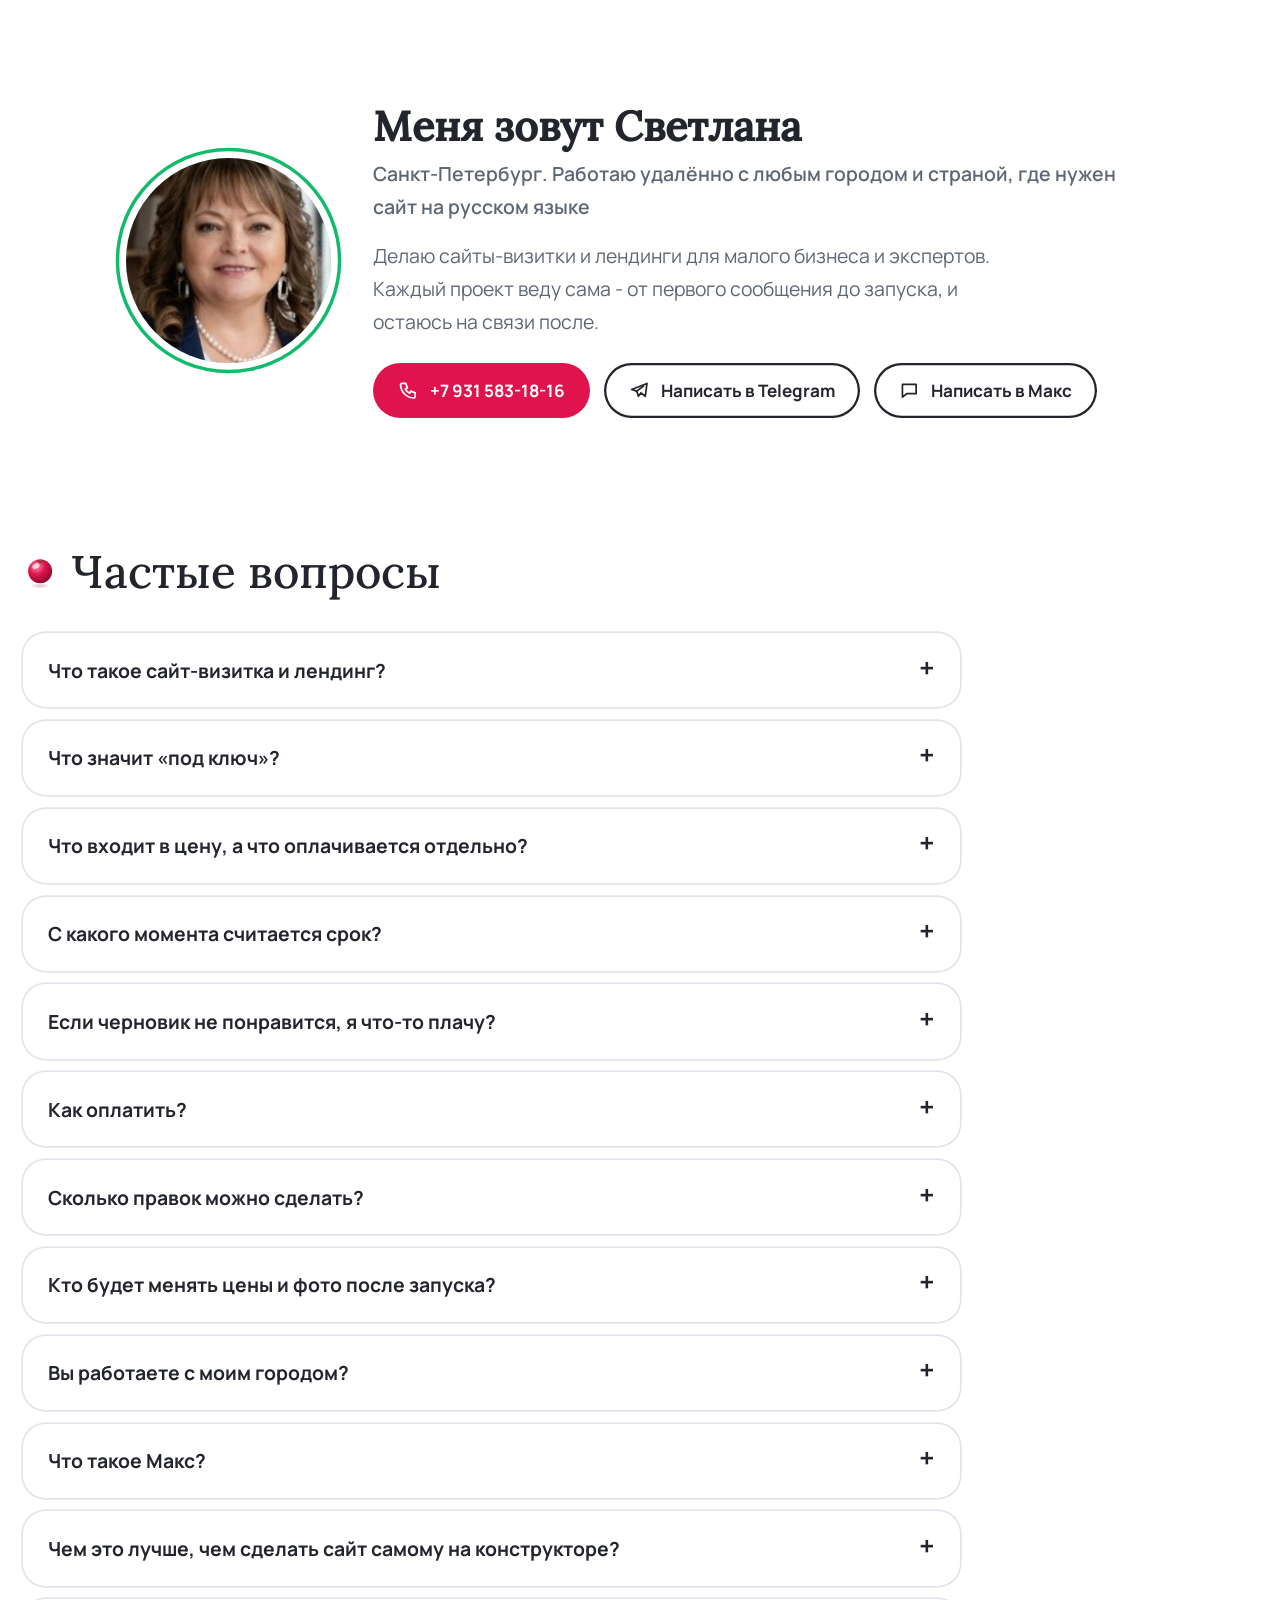
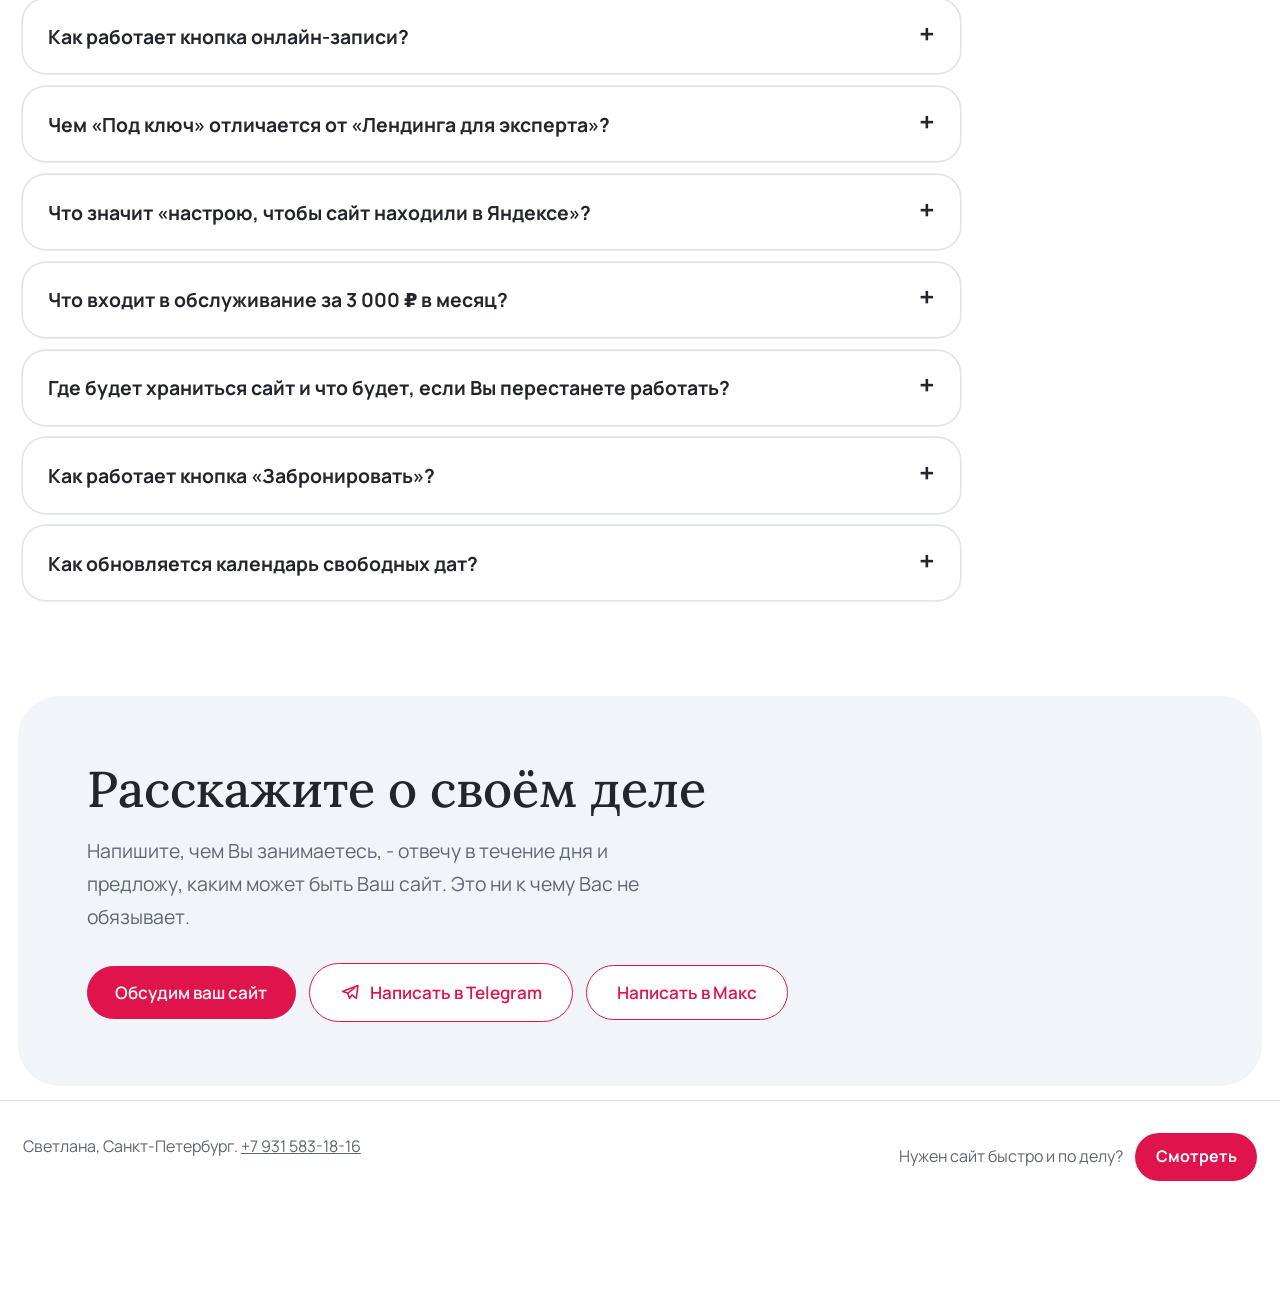
==== commit 7555ff95: "Текст про оферту: новая формулировка, каждое предложение с новой строки, шрифт крупнее" ====
--- a/brusnika.html
+++ b/brusnika.html
@@ -223,7 +223,7 @@
 .faq summary::after{content:"+";font-size:24px;line-height:1;transition:transform .2s}
 .faq details[open] summary::after{transform:rotate(45deg)}
 .faq p{margin-top:10px;color:var(--muted);font-size:16px;line-height:1.6}
-.legal{margin:26px 0 0;font-size:14px;line-height:1.55;color:var(--muted)}
+.legal{margin:26px 0 0;font-size:clamp(16px,1.5vw,19px);line-height:1.6;color:var(--muted)}
 /* обо мне и телефон */
 .me-sec{padding-block:40px}
 .me{display:grid;grid-template-columns:auto 1fr;gap:36px;align-items:center;max-width:900px;margin:0 auto}
@@ -427,7 +427,7 @@
         <div class="ex"><span>Правка после первых 2 недель: текст, цена, фото</span><b class="nw">500&nbsp;₽</b></div>
         <div class="ex"><span>Обслуживание сайта: правки без ограничений, на лендинге - смена мероприятий и дат</span><b class="nw">3&nbsp;000&nbsp;₽ в месяц</b></div>
       </div>
-      <p class="legal">Цены на этой странице не являются публичной офертой.<br>Индивидуальный подход: у каждого дела свои задачи - расскажите о своём, и я предложу состав сайта и точную цену именно для Вас.</p>
+      <p class="legal">Цены на сайте не являются публичной офертой.<br>Индивидуальный подход: у каждого дела свои задачи.<br>Расскажите о своём — предложу состав сайта и точную цену именно для Вас.</p>
     </div>
   </section>
 
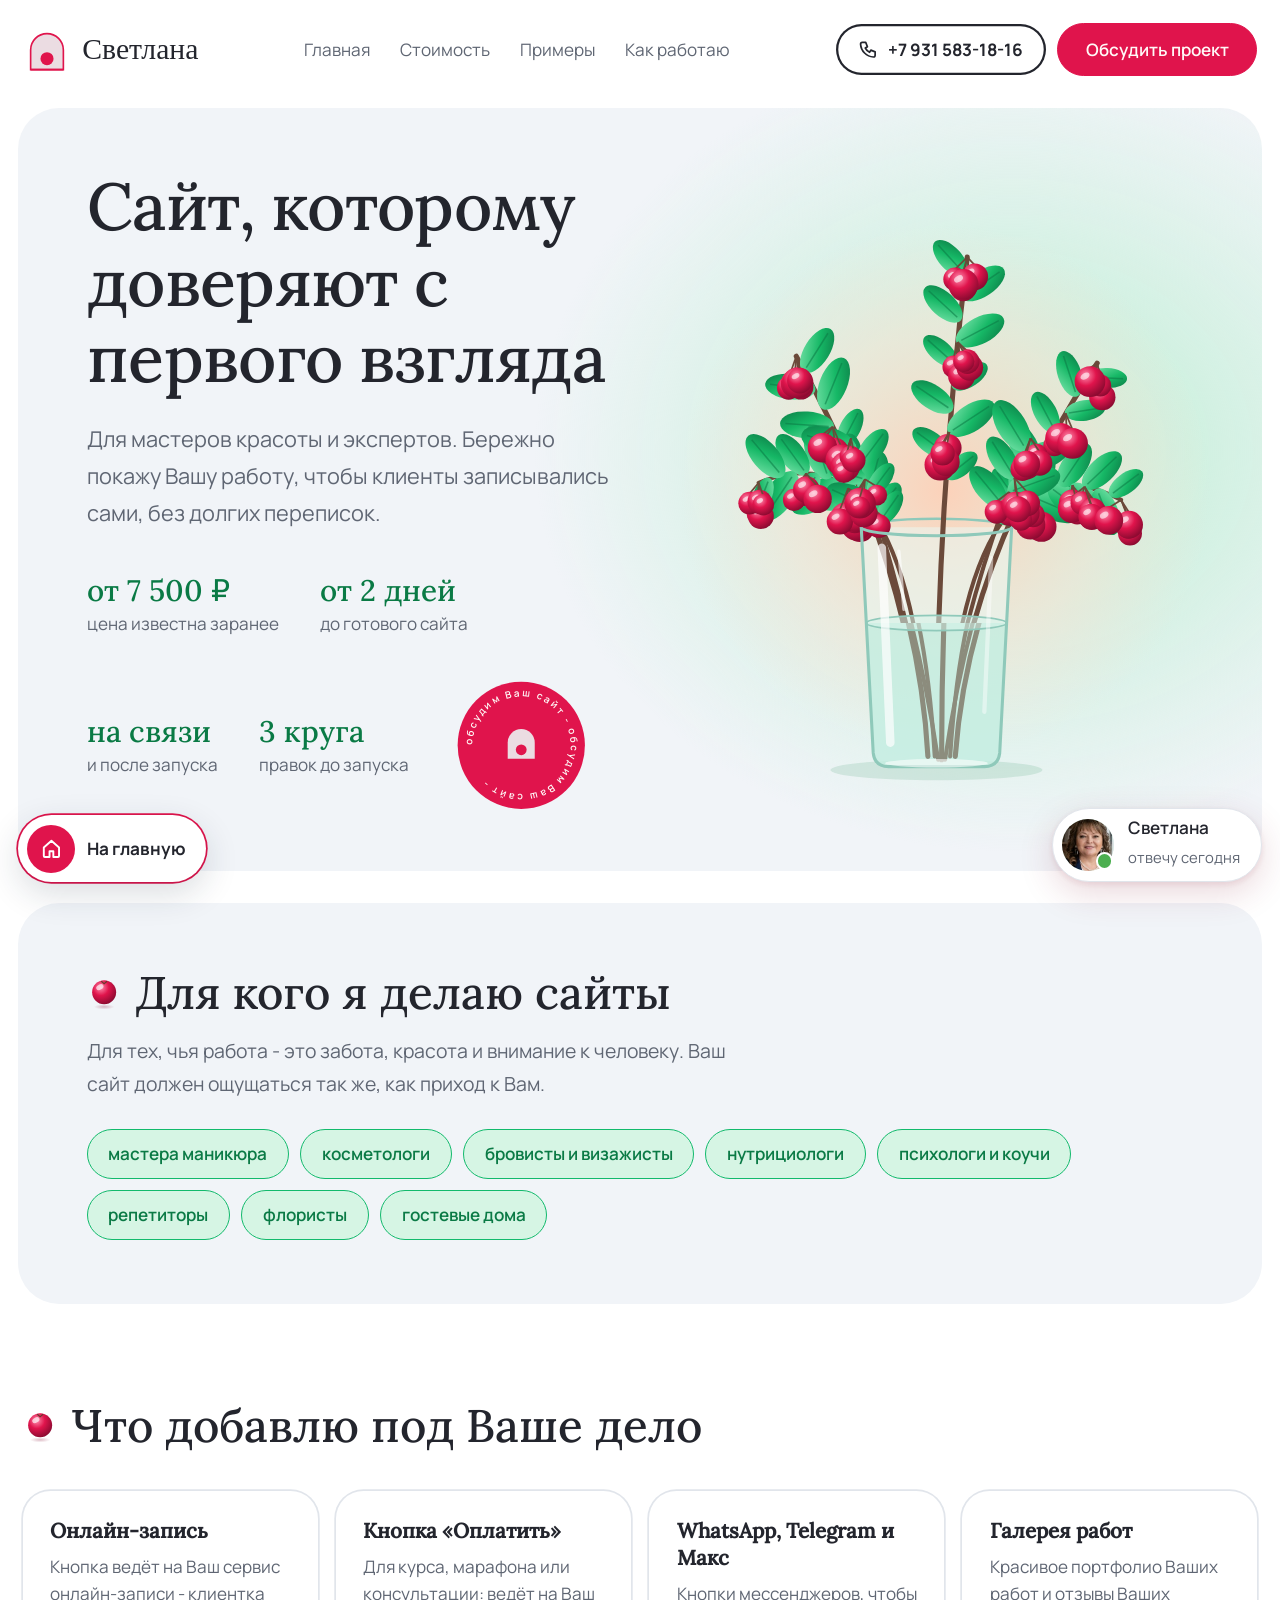
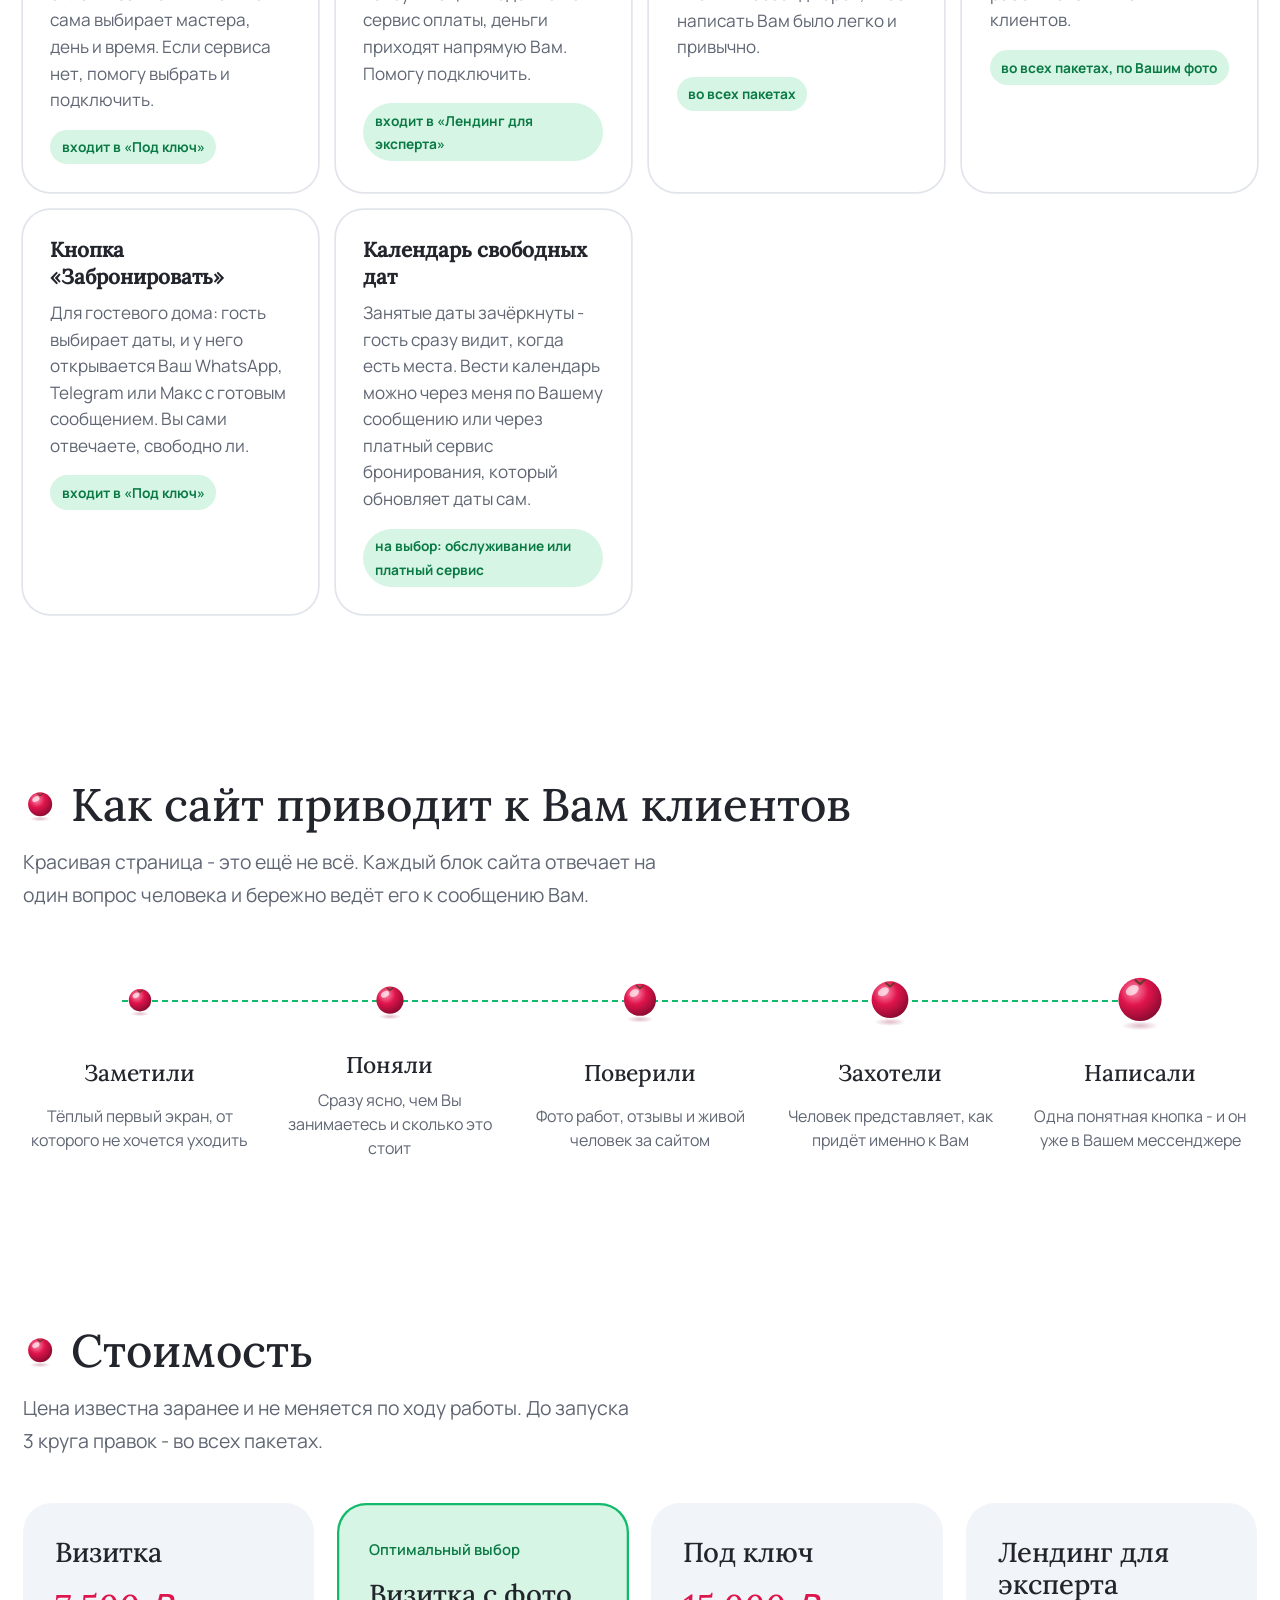
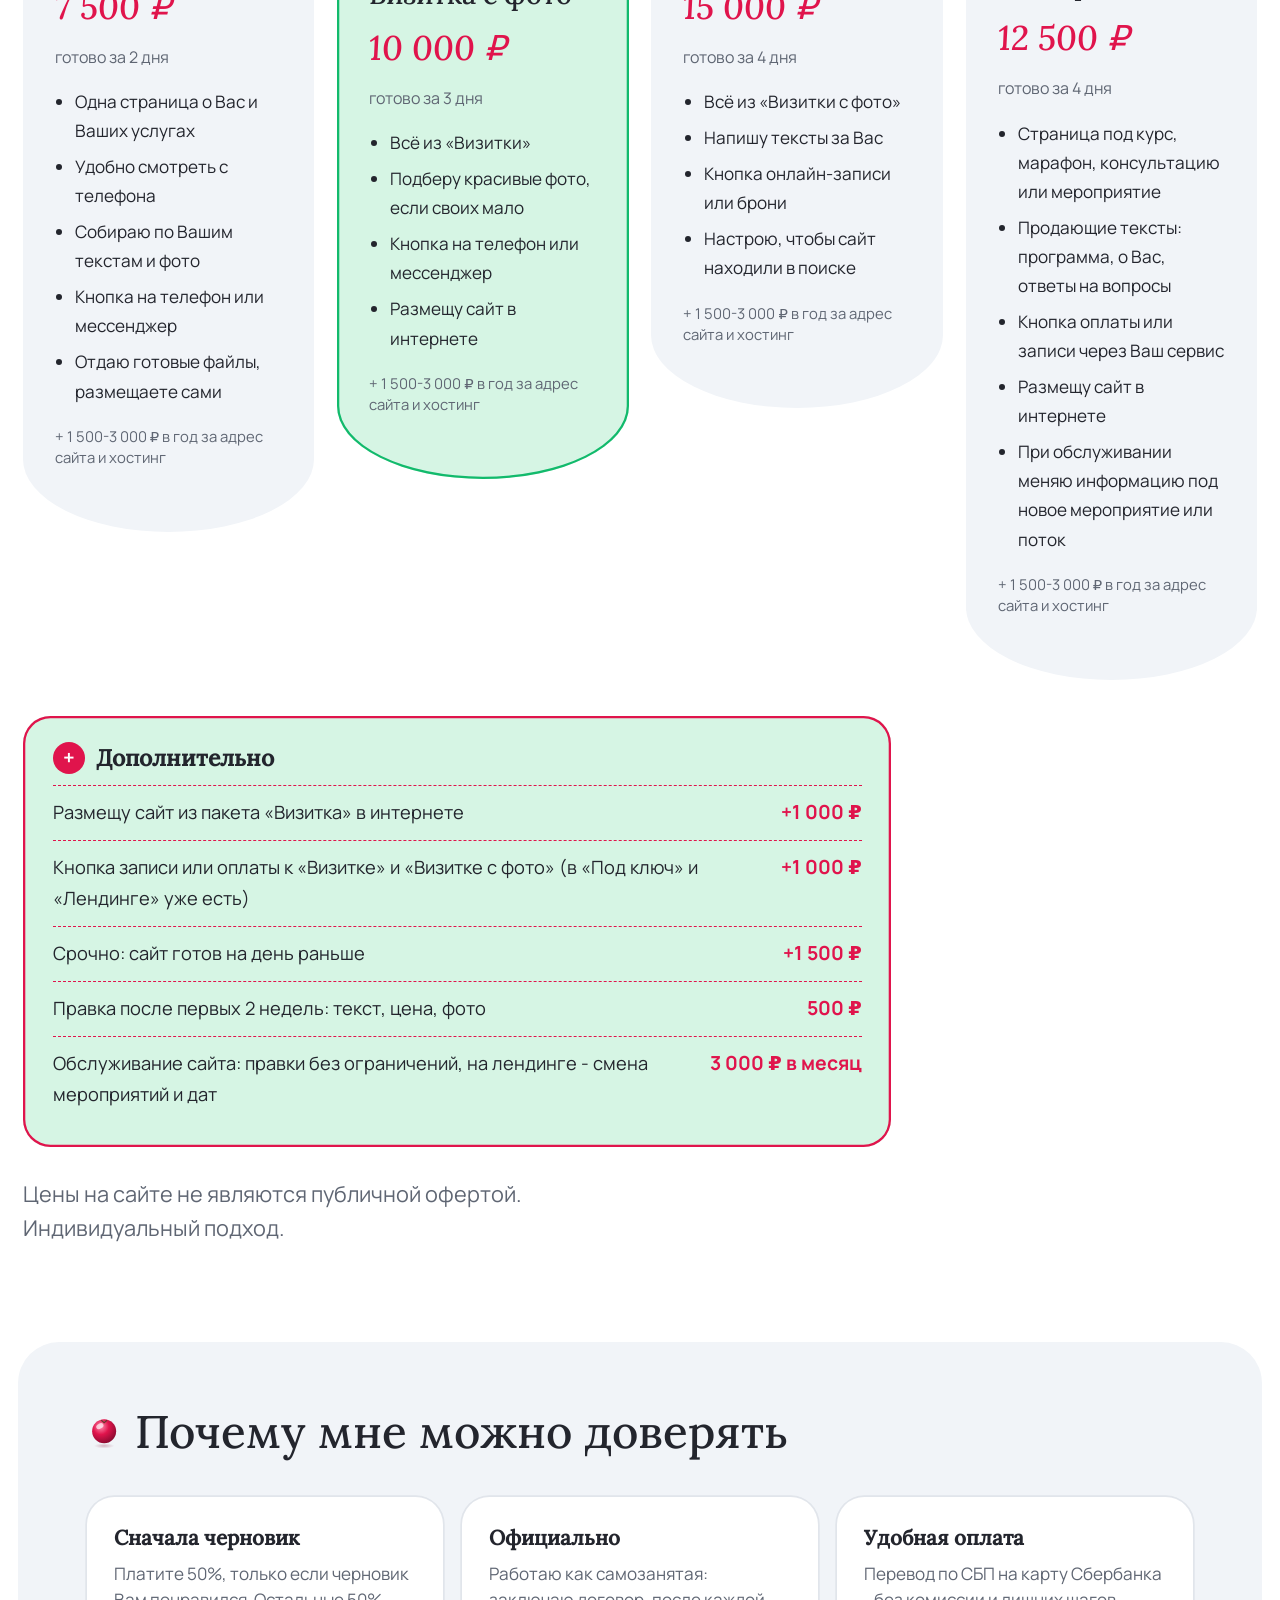
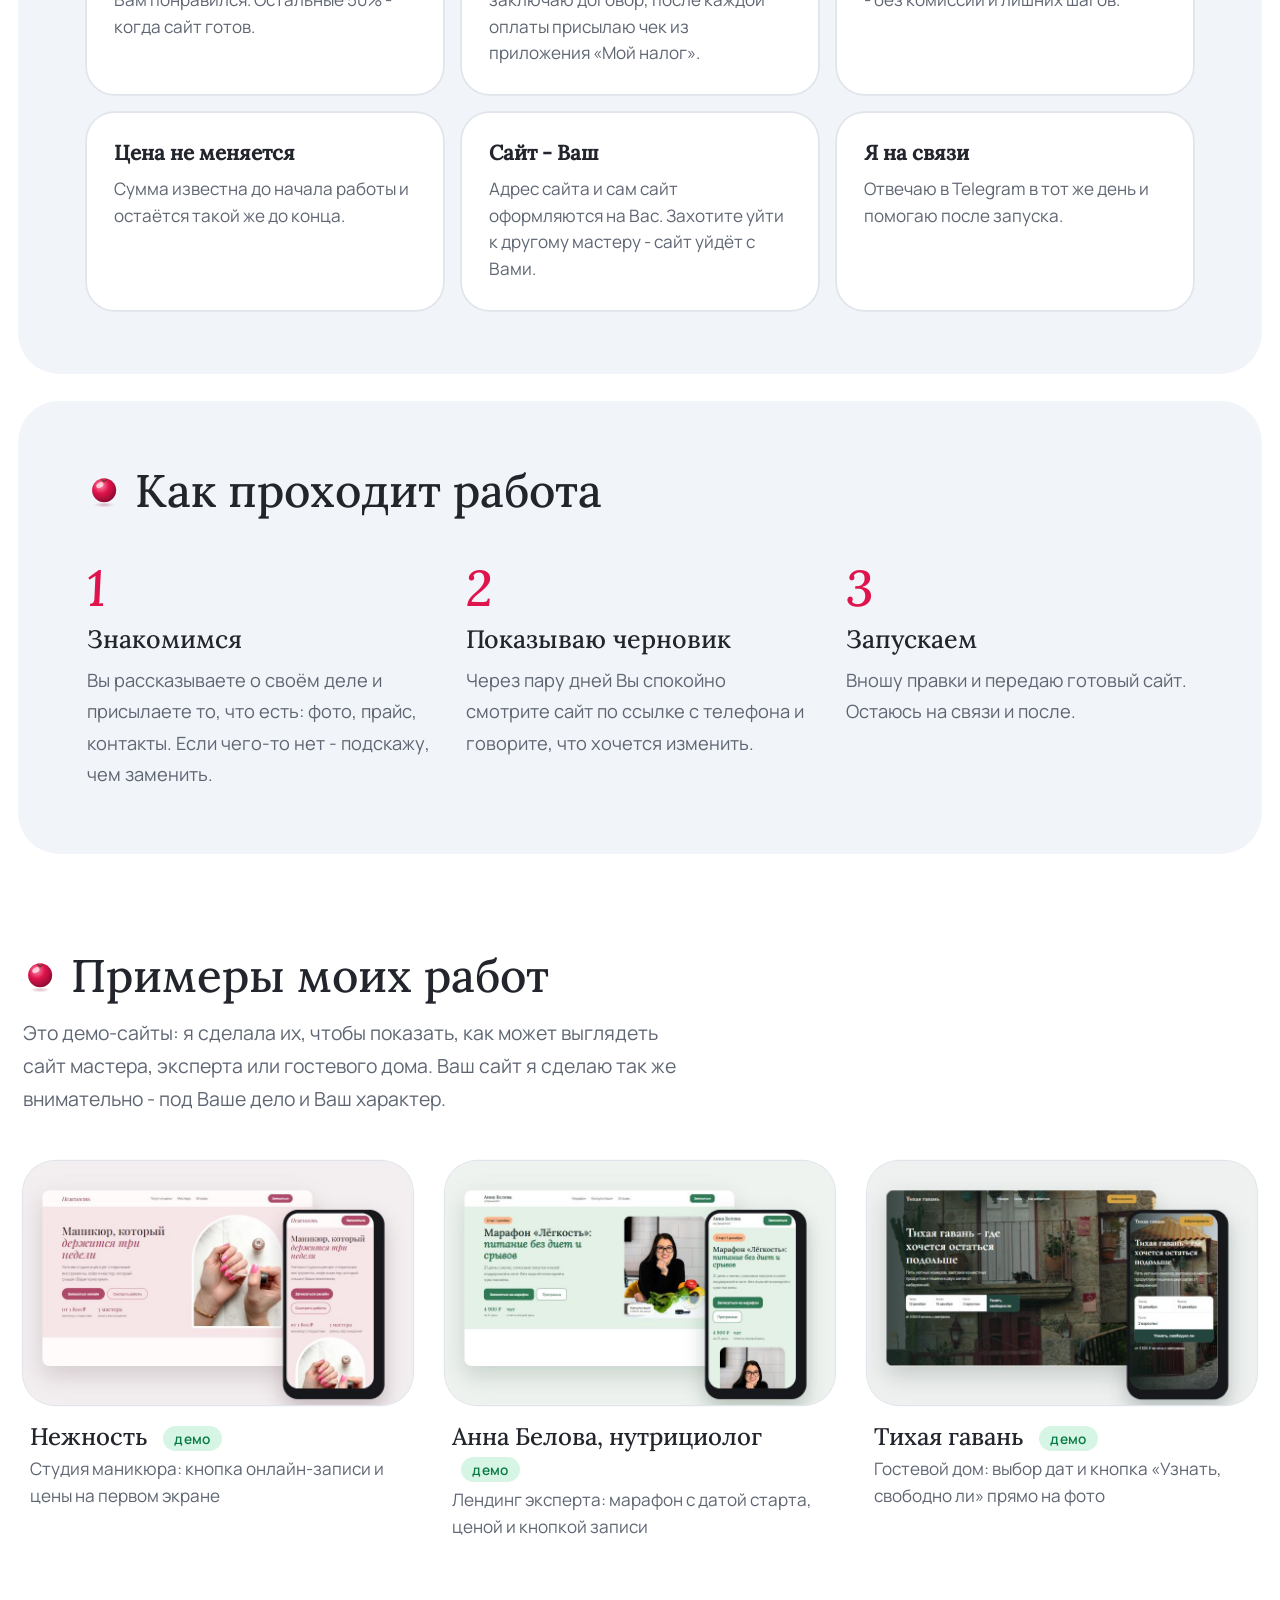
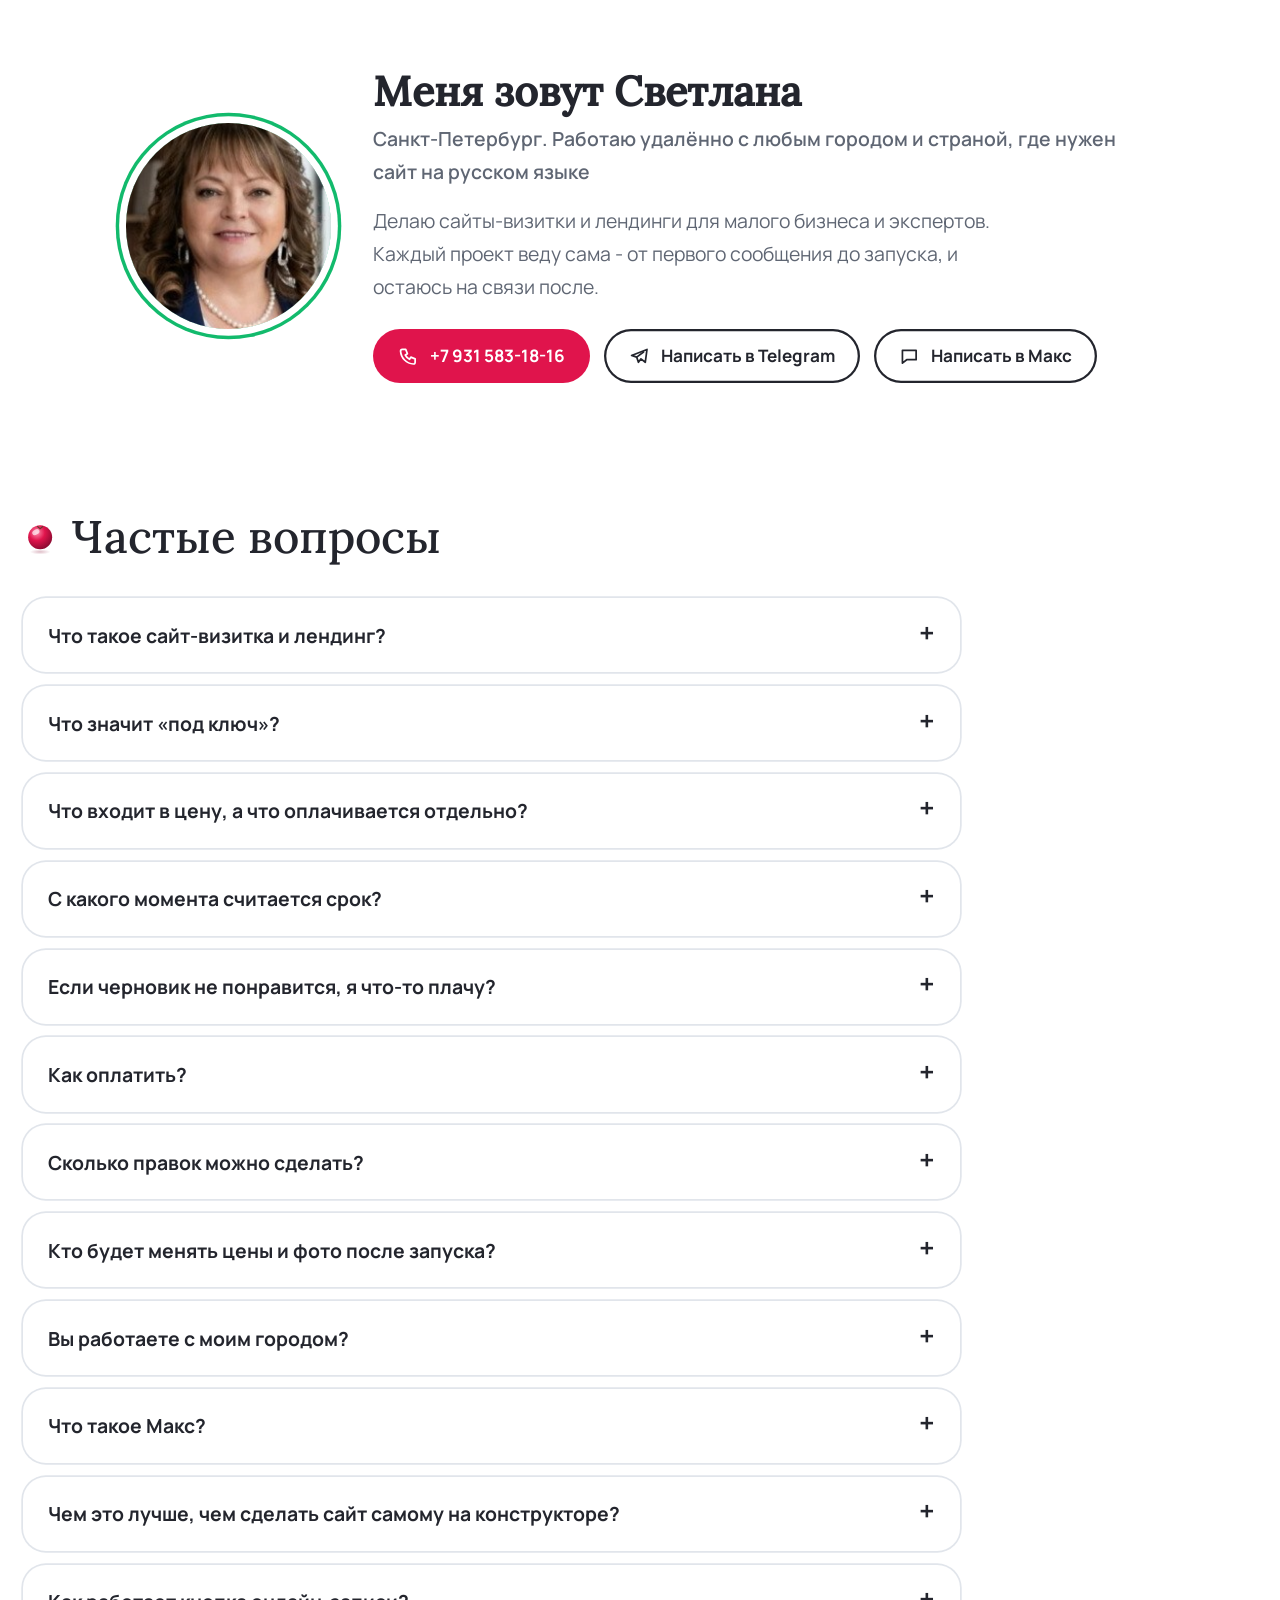
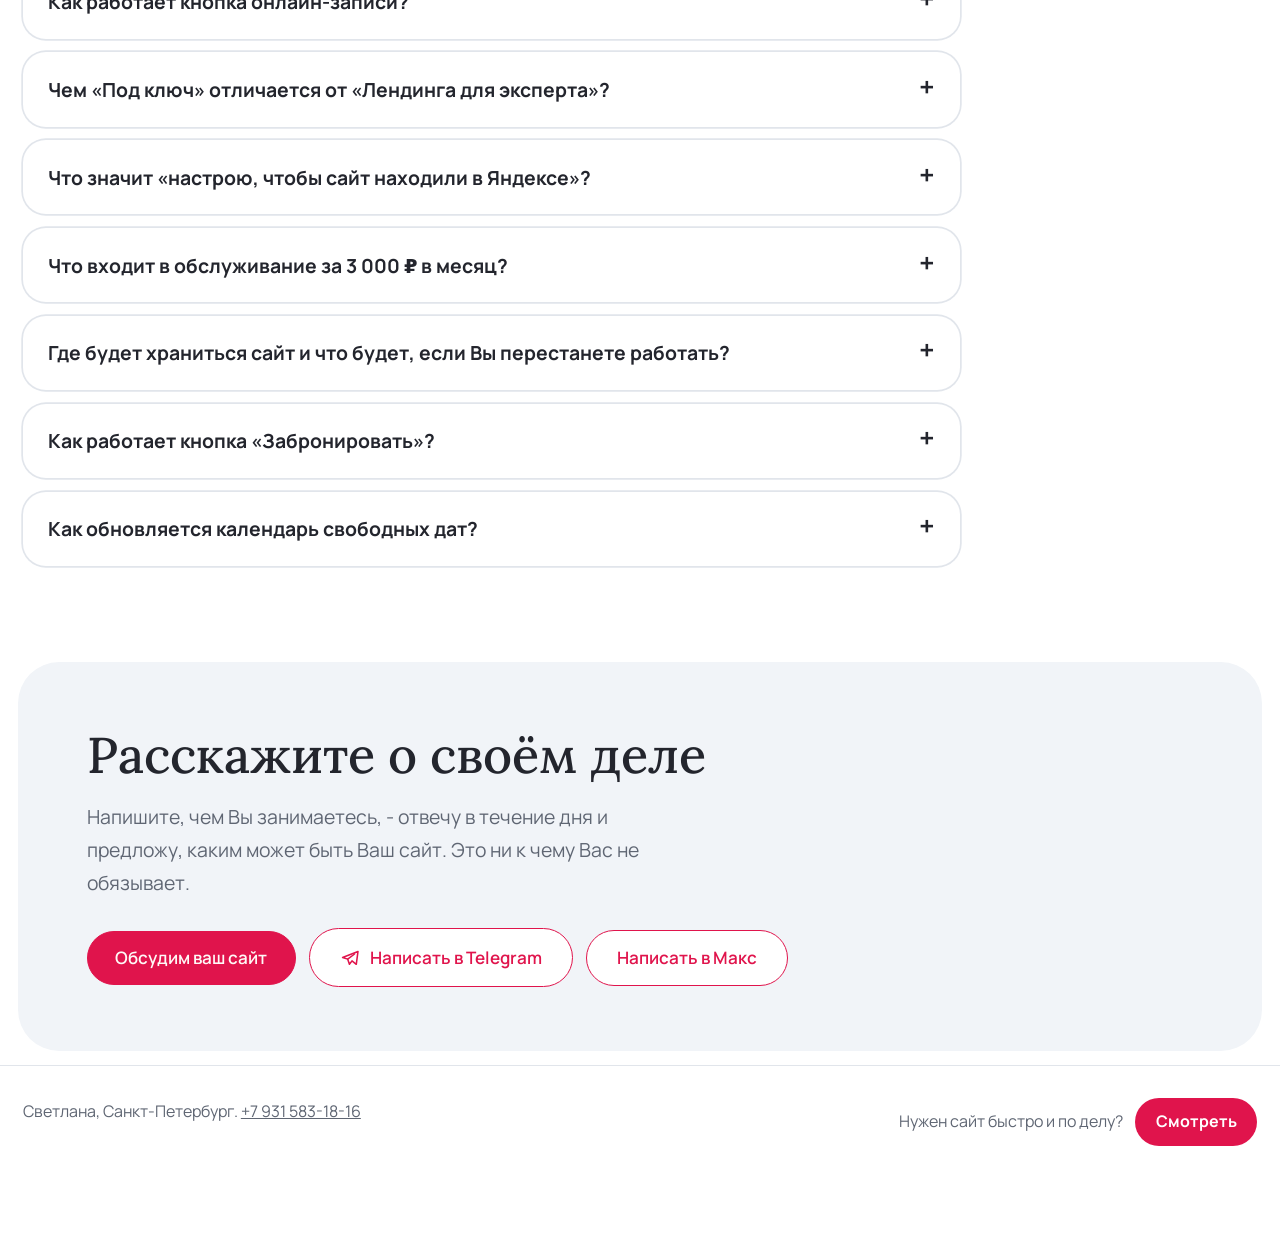
==== commit faaf4746: "Текст про оферту: только две строки" ====
--- a/brusnika.html
+++ b/brusnika.html
@@ -427,7 +427,7 @@
         <div class="ex"><span>Правка после первых 2 недель: текст, цена, фото</span><b class="nw">500&nbsp;₽</b></div>
         <div class="ex"><span>Обслуживание сайта: правки без ограничений, на лендинге - смена мероприятий и дат</span><b class="nw">3&nbsp;000&nbsp;₽ в месяц</b></div>
       </div>
-      <p class="legal">Цены на сайте не являются публичной офертой.<br>Индивидуальный подход: у каждого дела свои задачи.<br>Расскажите о своём — предложу состав сайта и точную цену именно для Вас.</p>
+      <p class="legal">Цены на сайте не являются публичной офертой.<br>Индивидуальный подход.</p>
     </div>
   </section>
 
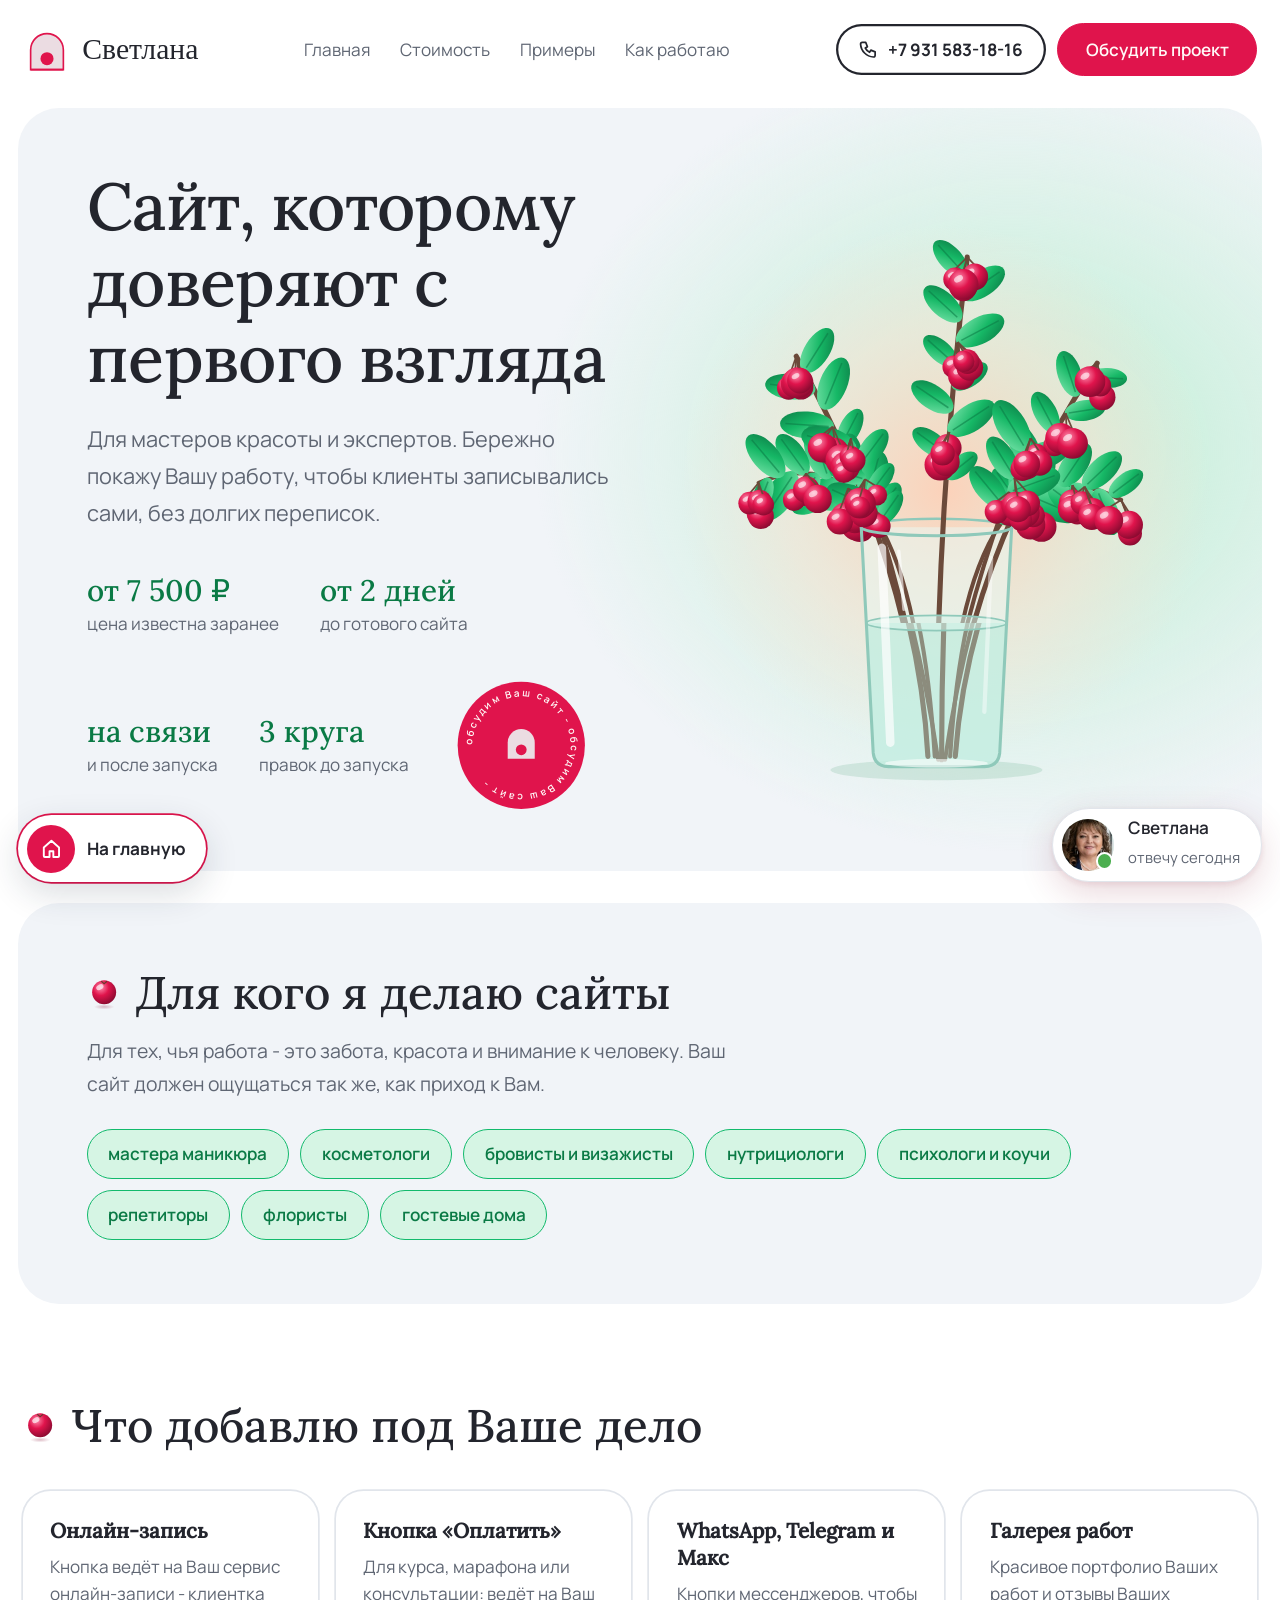
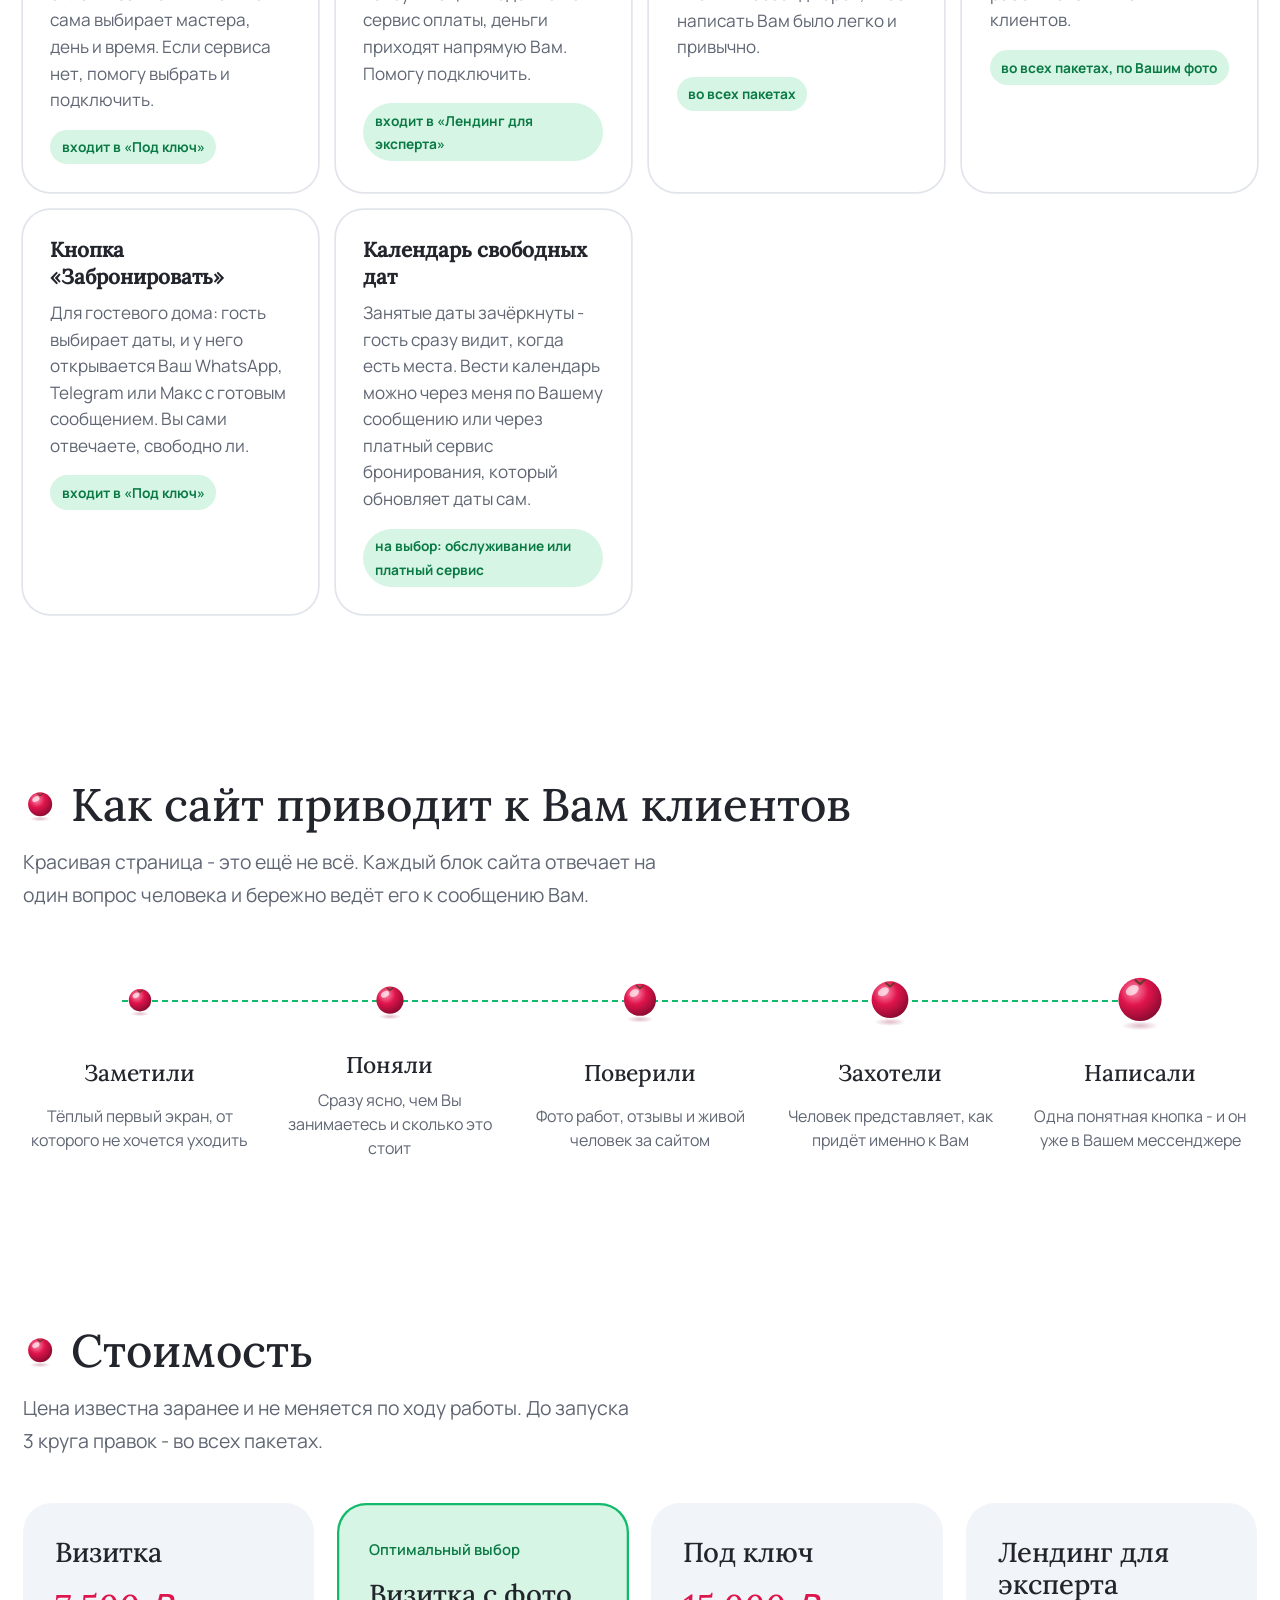
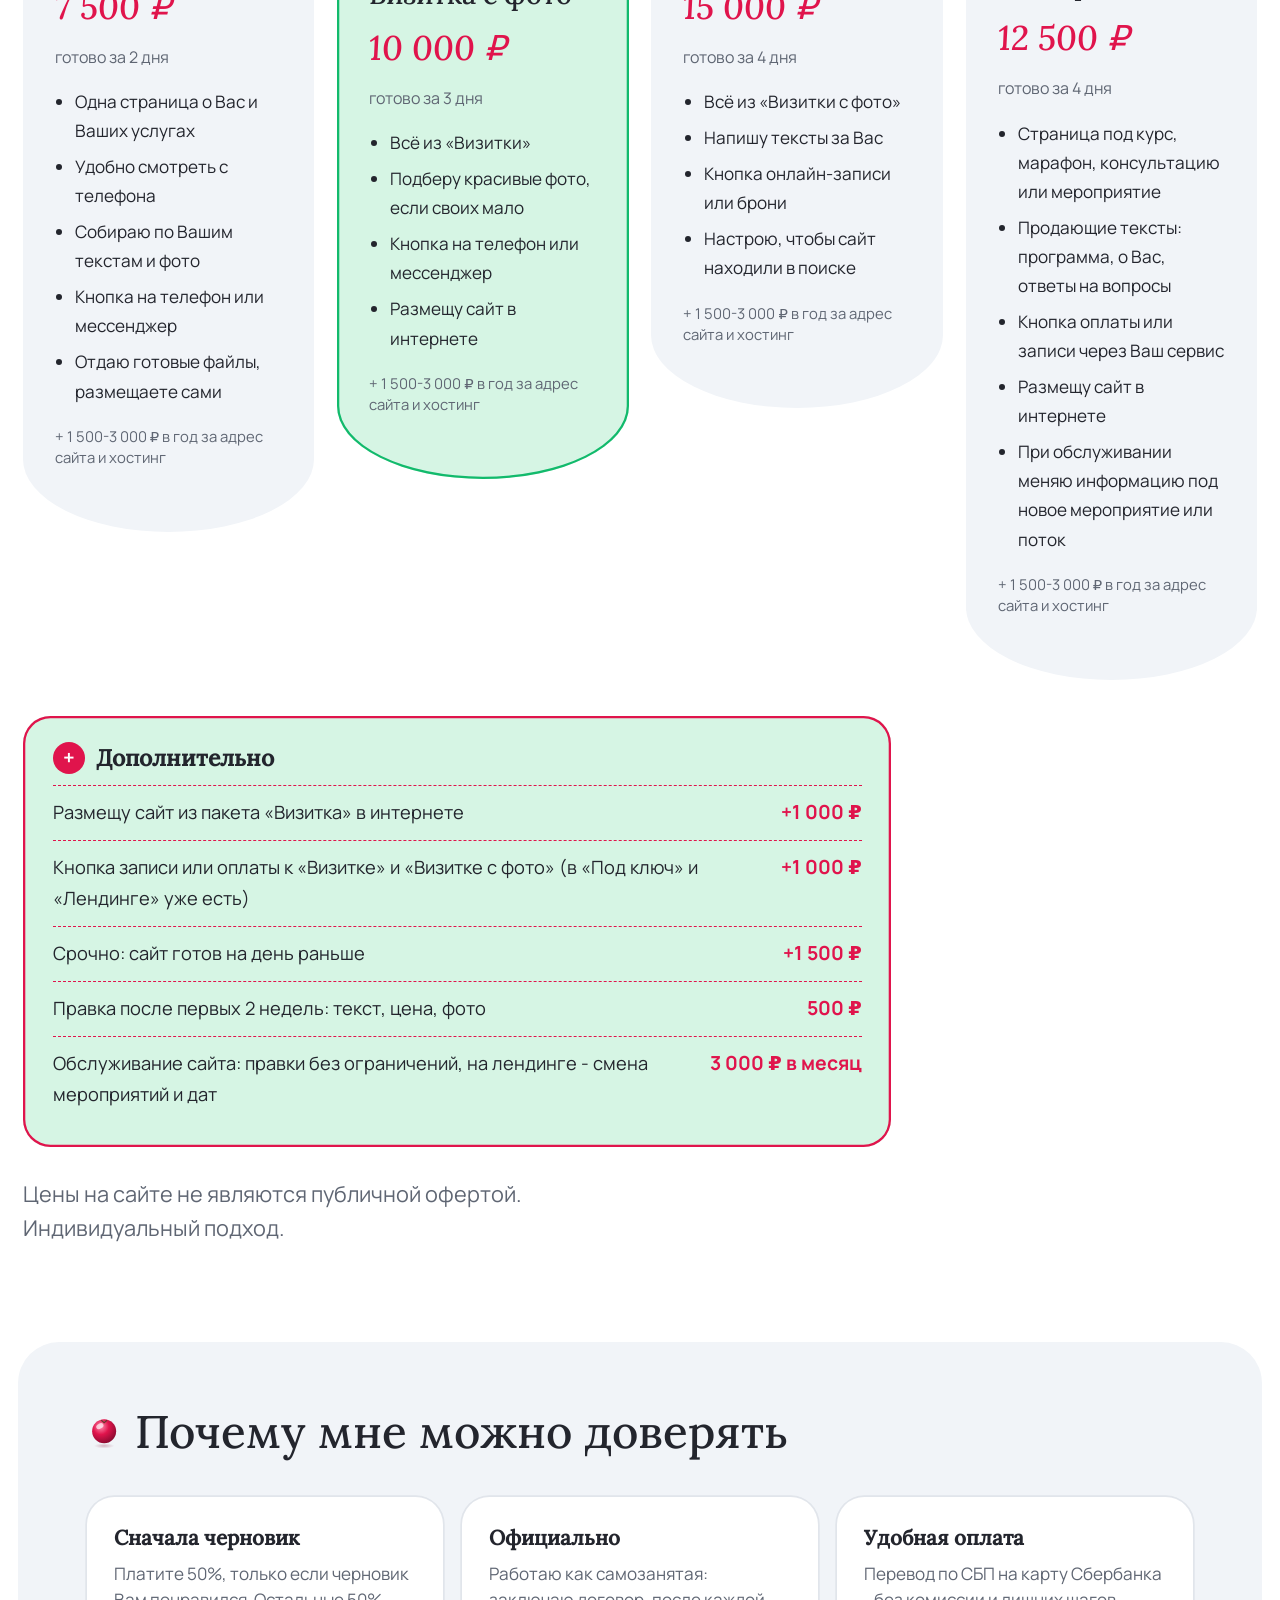
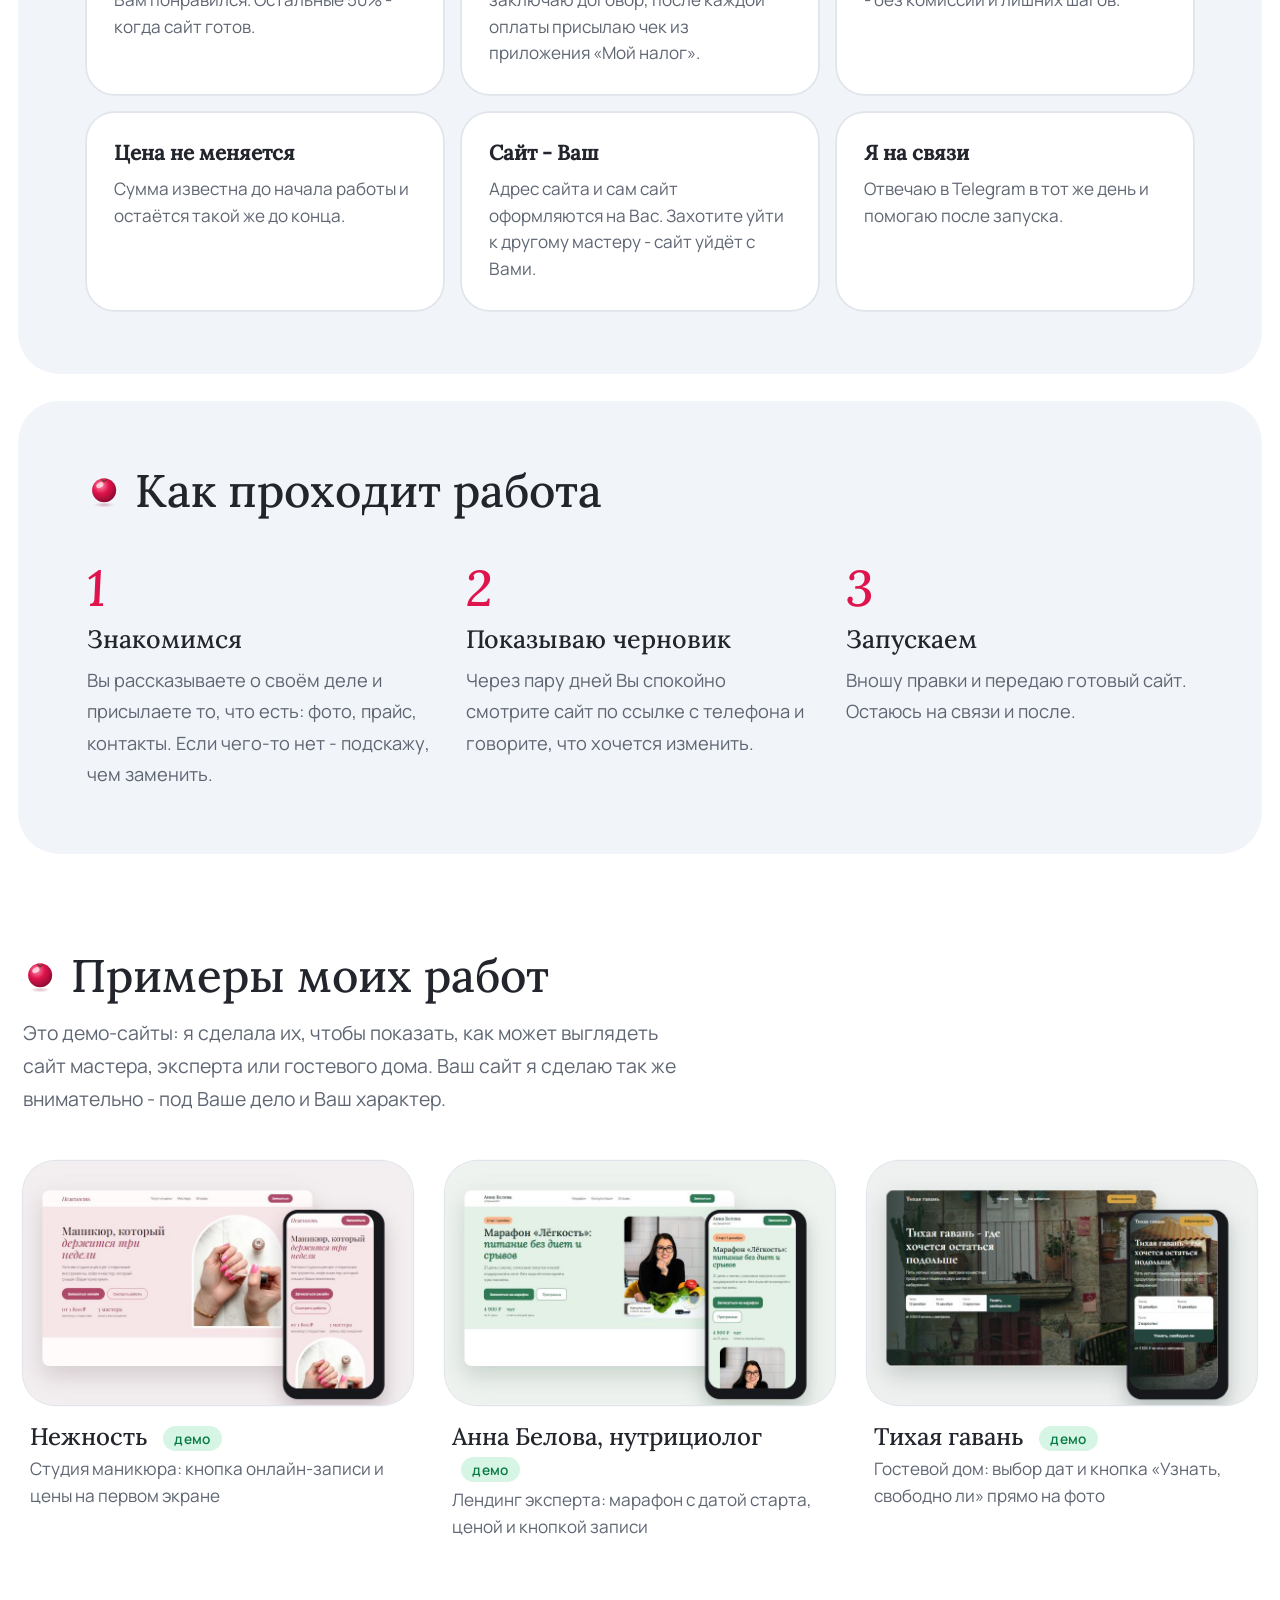
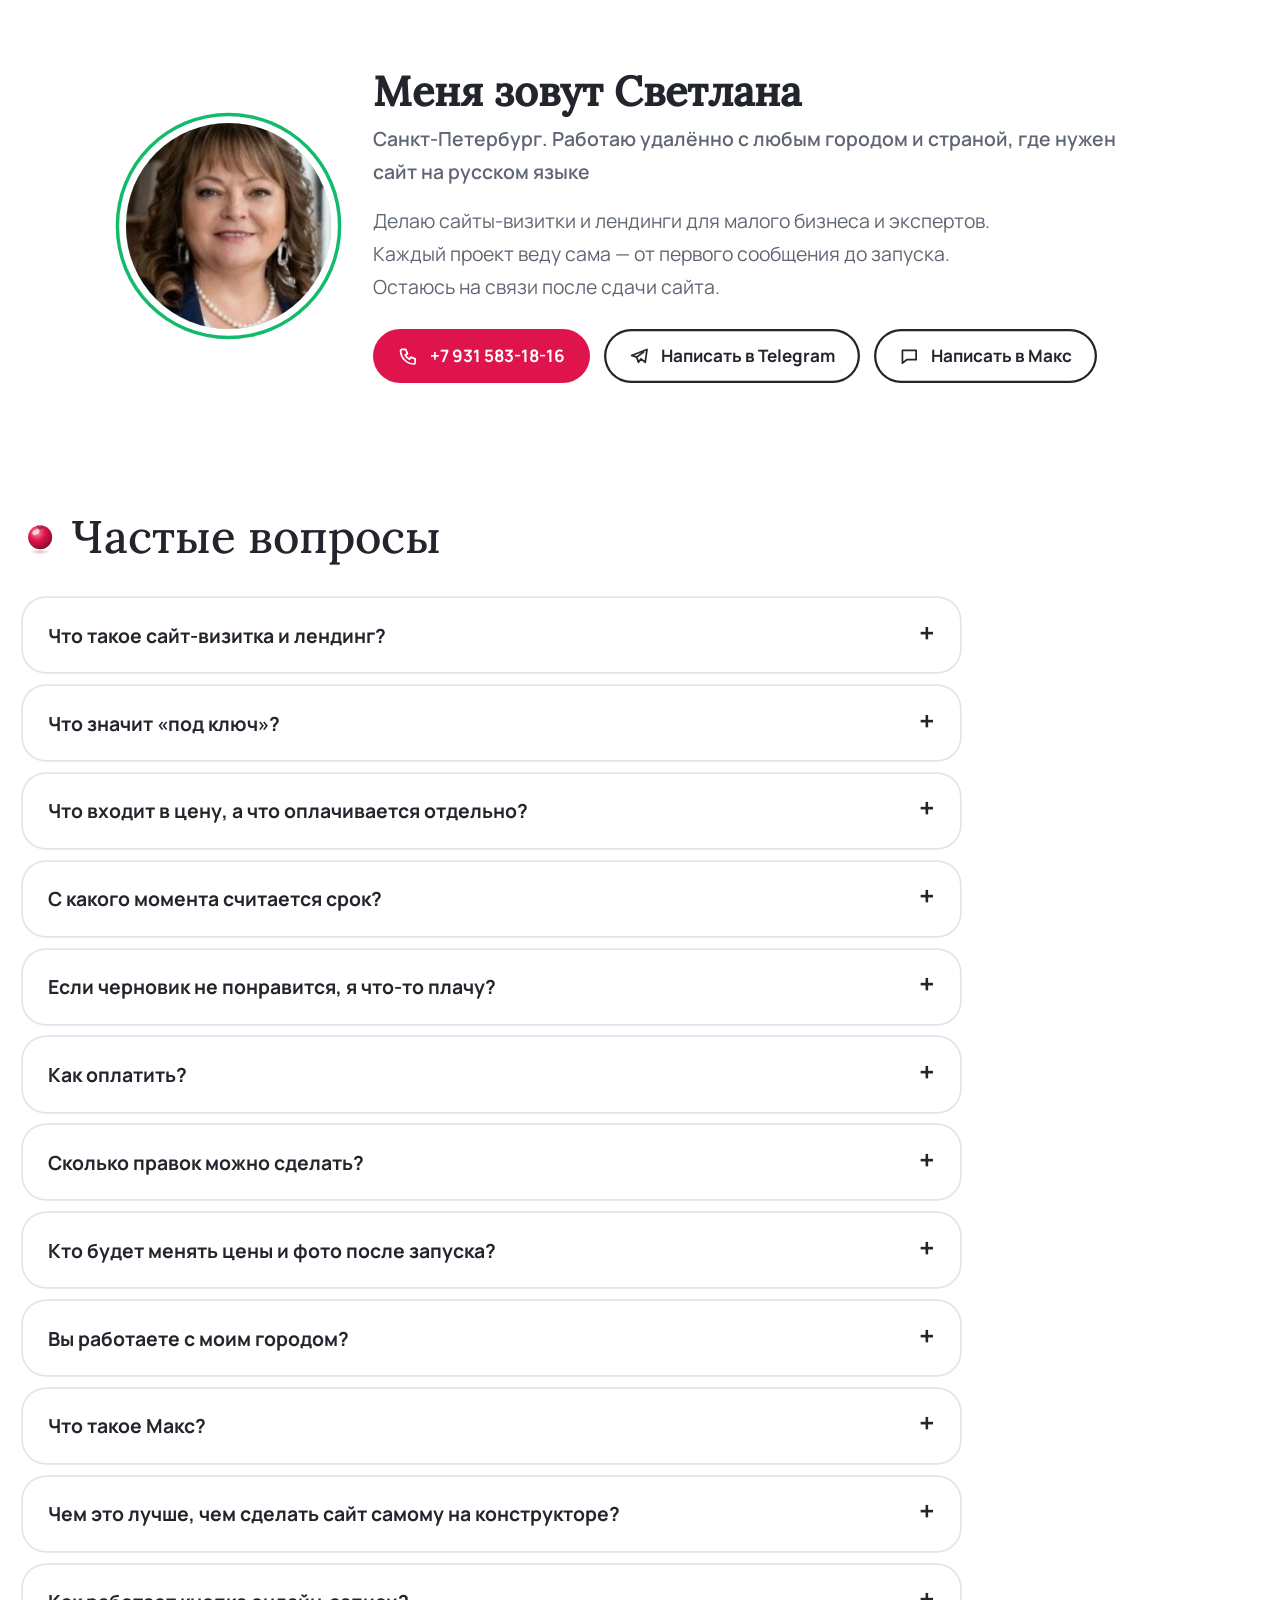
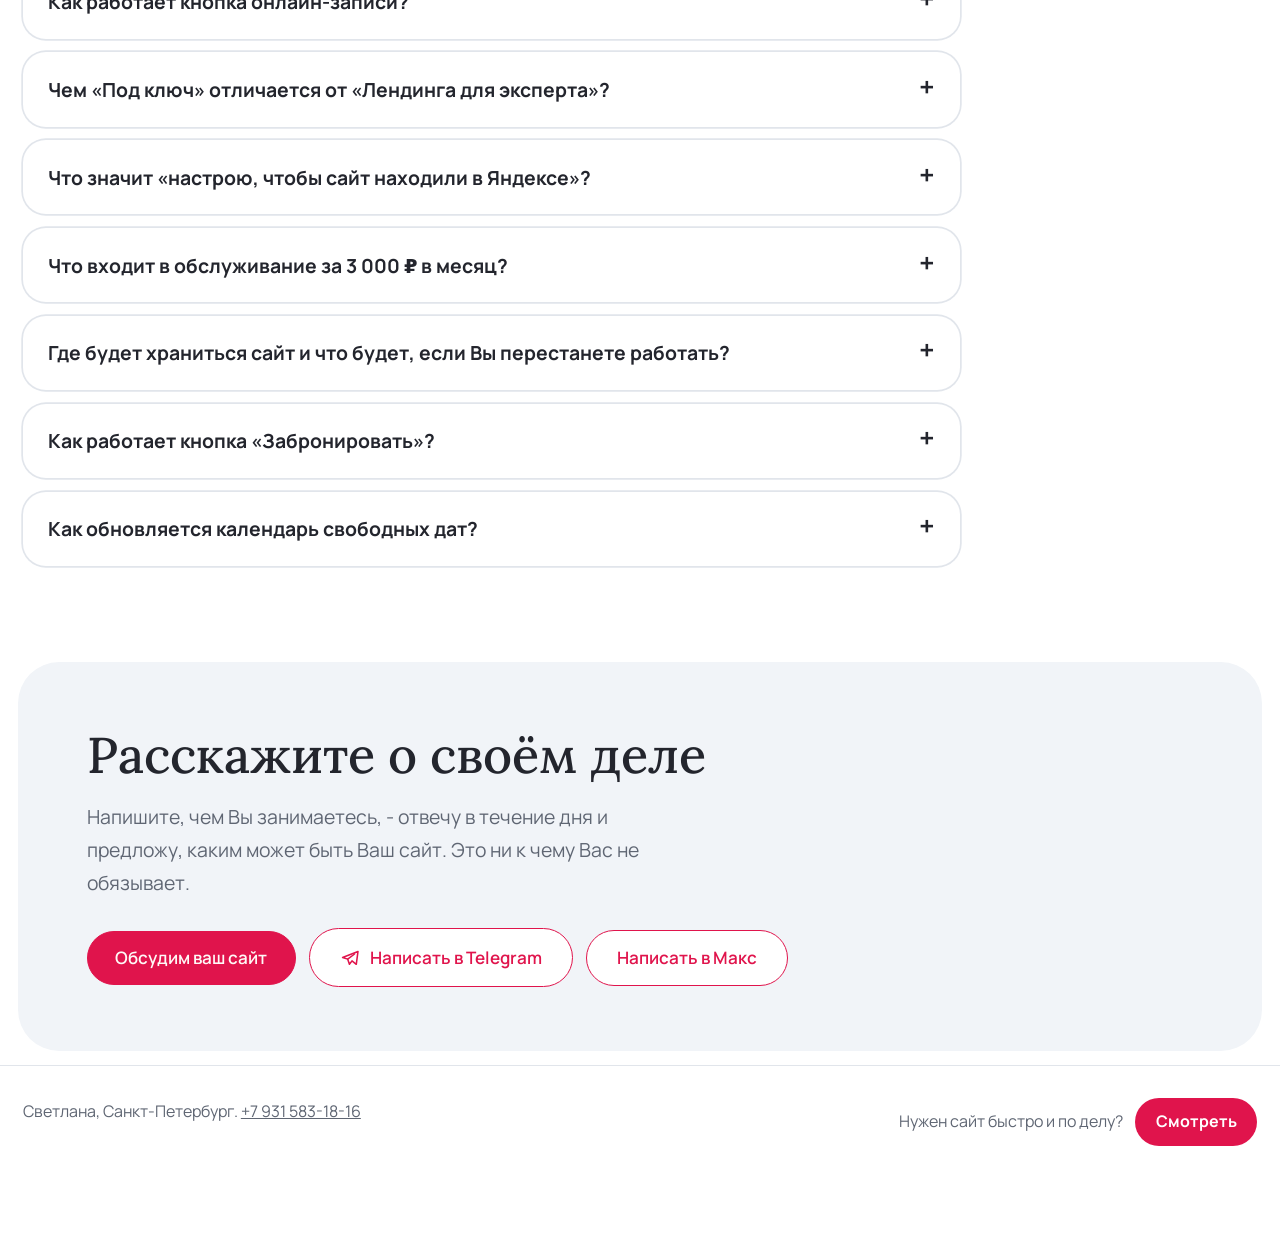
==== commit 425ea14e: "Блок «Меня зовут Светлана»: единый текст на всех страницах" ====
--- a/brusnika.html
+++ b/brusnika.html
@@ -475,7 +475,7 @@
         <div>
           <h2>Меня зовут Светлана</h2>
           <p class="city">Санкт-Петербург. Работаю удалённо с любым городом и страной, где нужен сайт на русском языке</p>
-          <p class="txt">Делаю сайты-визитки и лендинги для малого бизнеса и экспертов. Каждый проект веду сама - от первого сообщения до запуска, и остаюсь на связи после.</p>
+          <p class="txt">Делаю сайты-визитки и лендинги для малого бизнеса и экспертов.<br>Каждый проект веду сама — от первого сообщения до запуска.<br>Остаюсь на связи после сдачи сайта.</p>
           <div class="me-actions">
             <a class="call-btn" href="tel:+79315831816"><svg viewBox="0 0 24 24" aria-hidden="true"><path d="M5 4h4l2 5-2.5 1.5a11 11 0 0 0 5 5L15 13l5 2v4a2 2 0 0 1-2 2A16 16 0 0 1 3 6a2 2 0 0 1 2-2" fill="none" stroke="currentColor" stroke-width="2" stroke-linejoin="round"/></svg>+7 931 583-18-16</a>
             <a class="tg-btn" href="https://t.me/Website_bystro" target="_blank" rel="noopener"><svg viewBox="0 0 24 24" aria-hidden="true"><path d="M21 4 3 11l6 2 2 6 3-4 5 4z" fill="none" stroke="currentColor" stroke-width="2" stroke-linejoin="round"/><path d="m9 13 8-6" stroke="currentColor" stroke-width="2" stroke-linecap="round"/></svg>Написать в Telegram</a>
